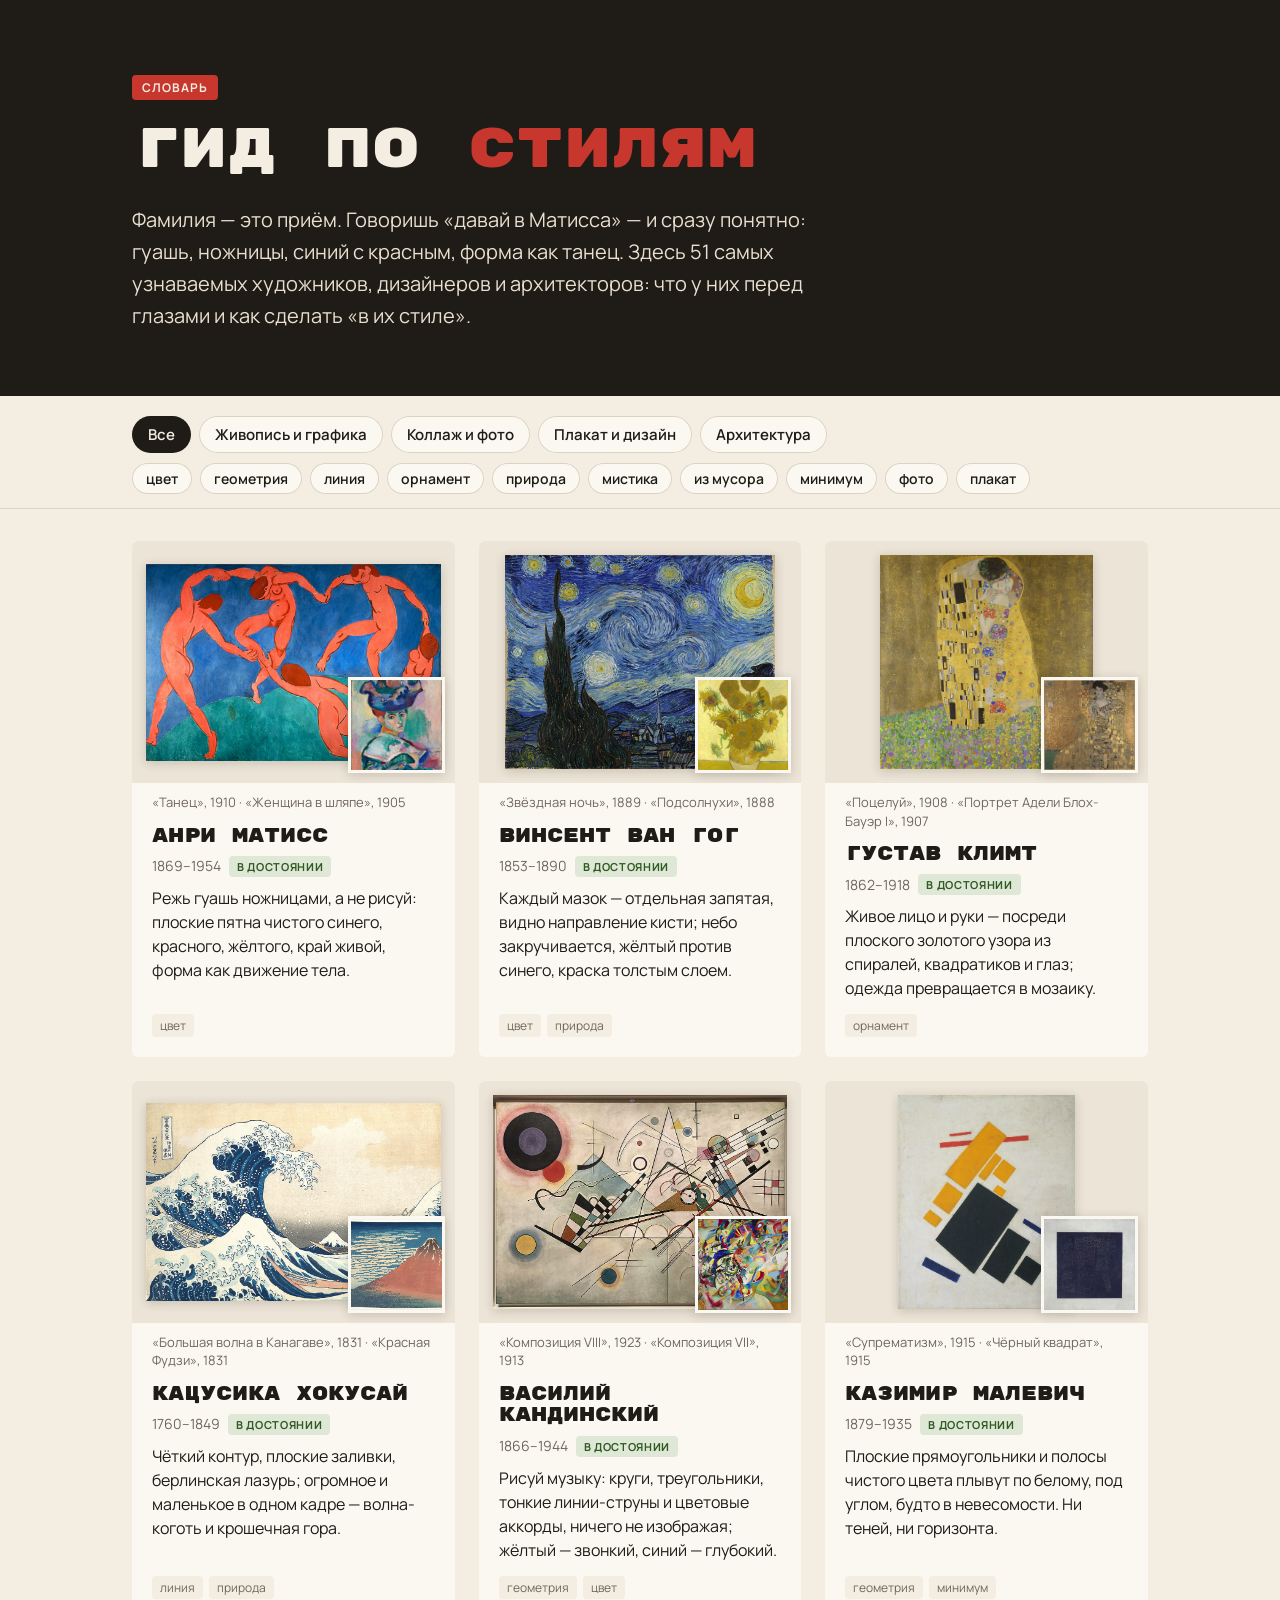
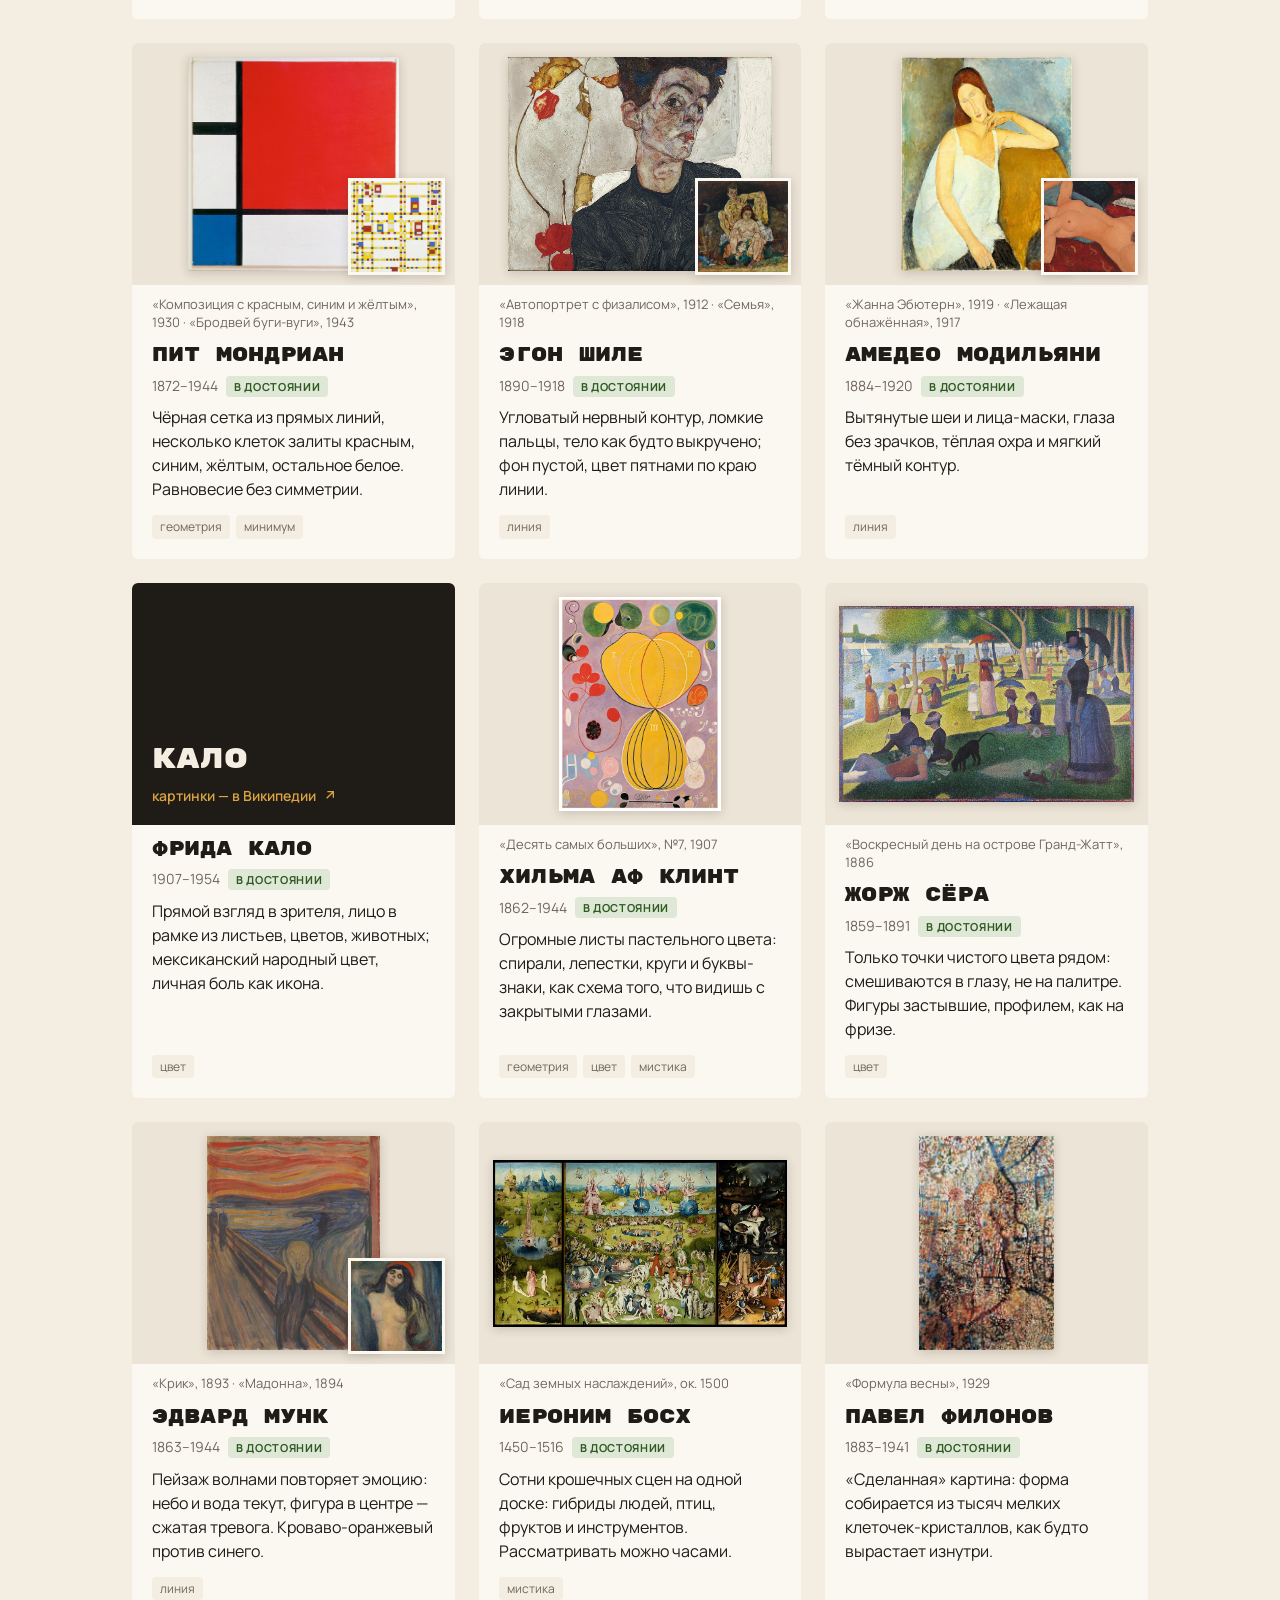
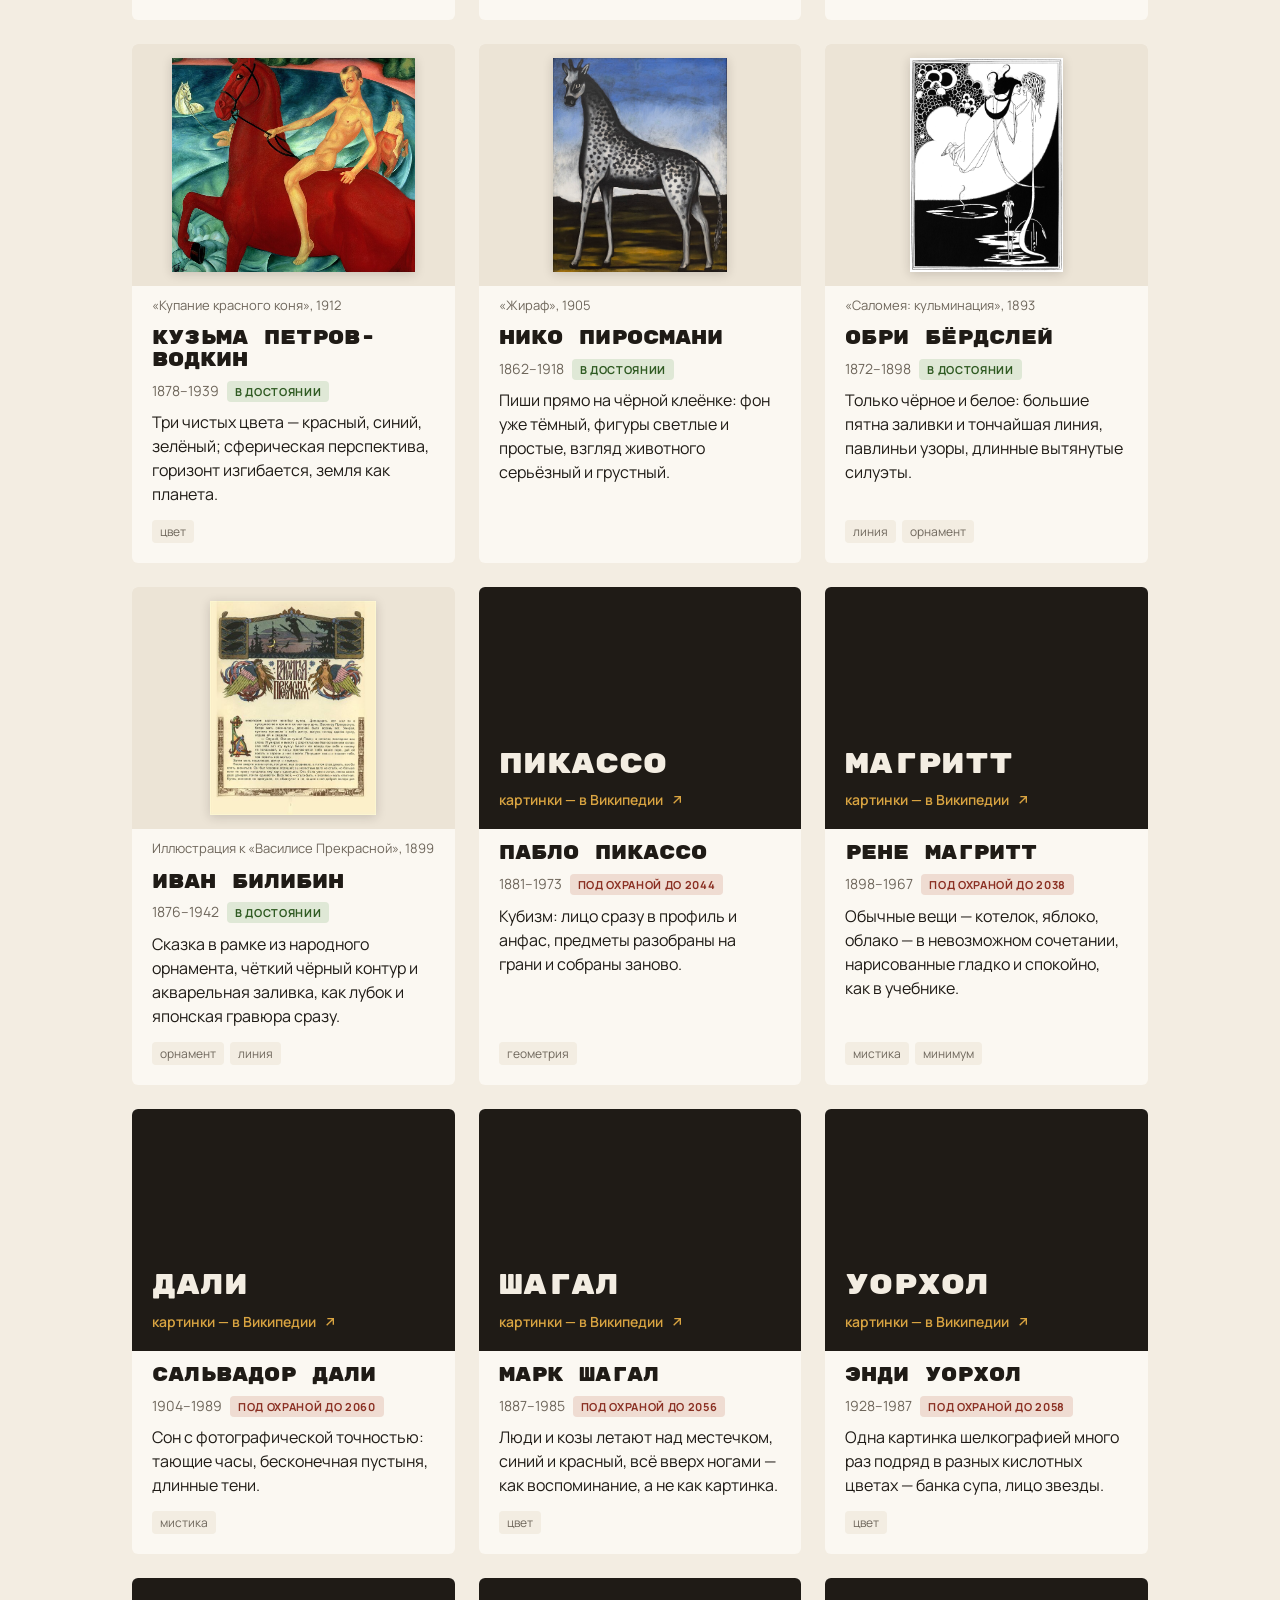
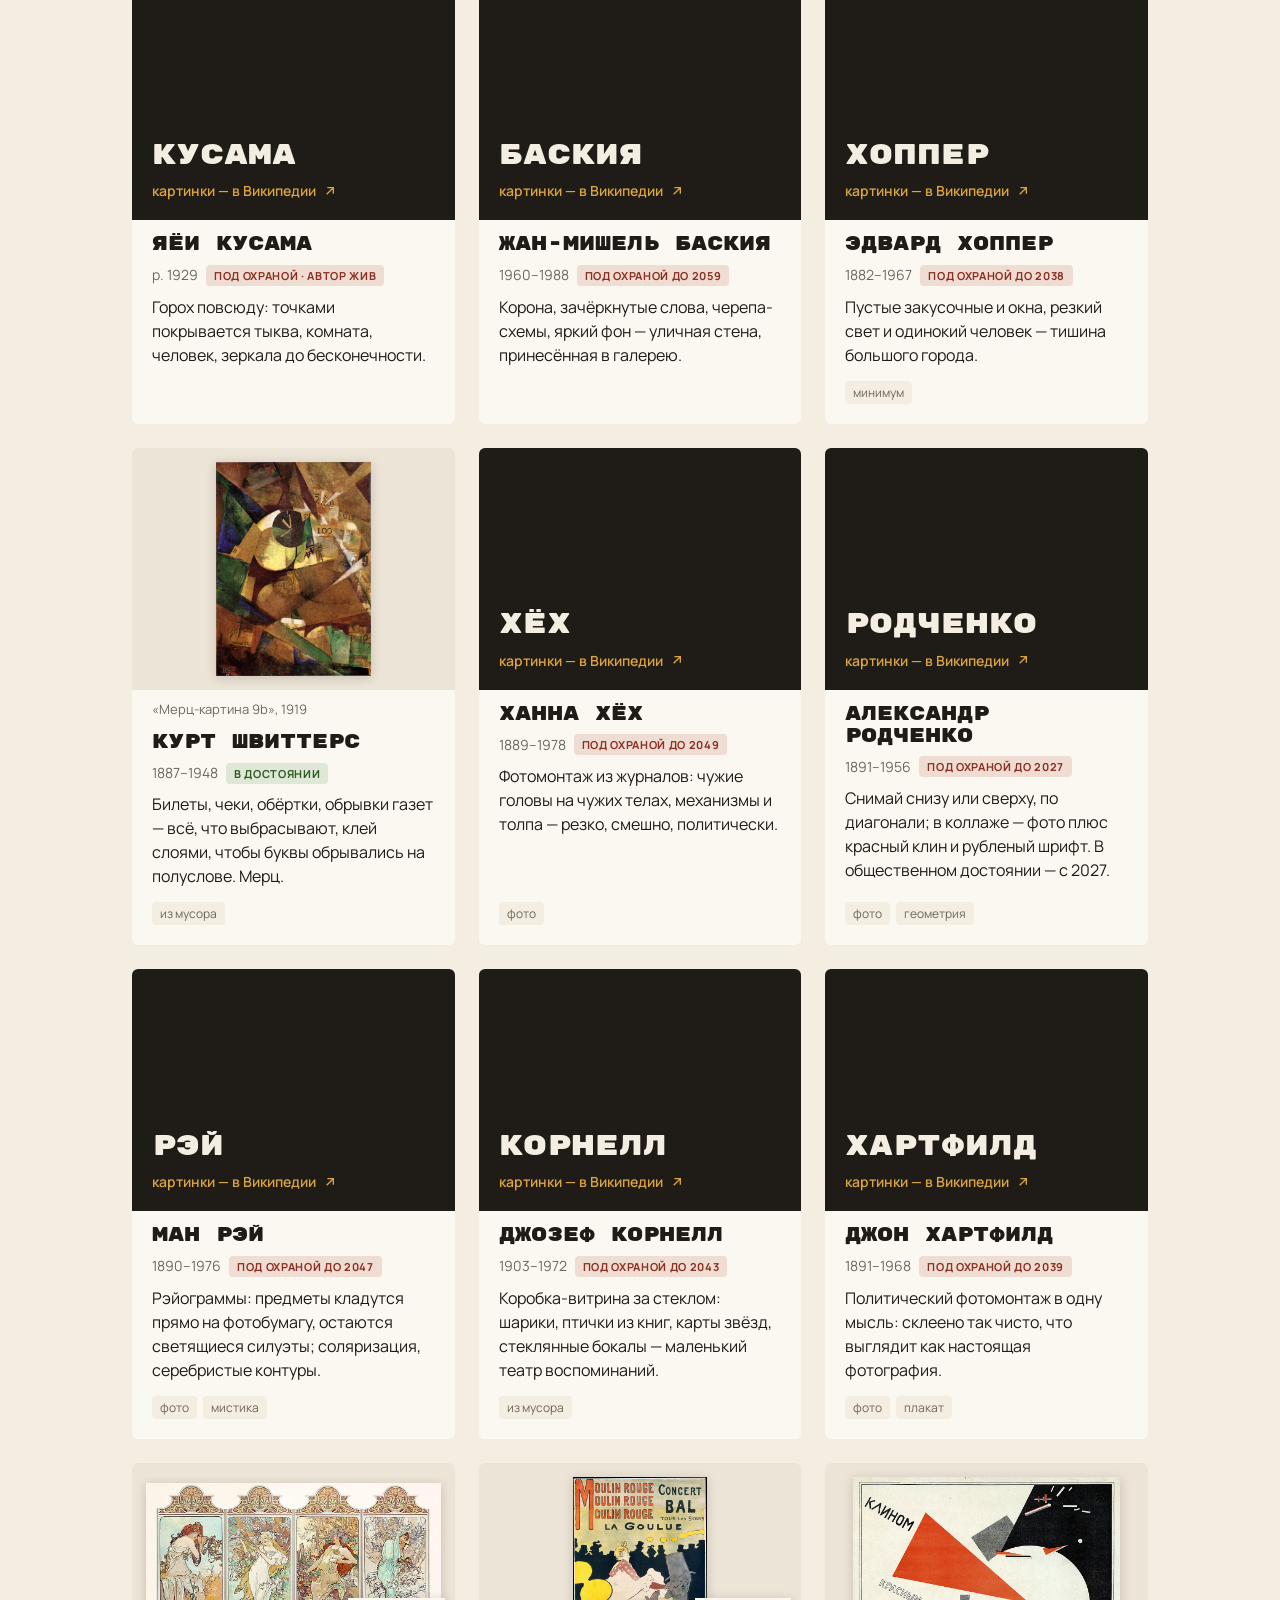
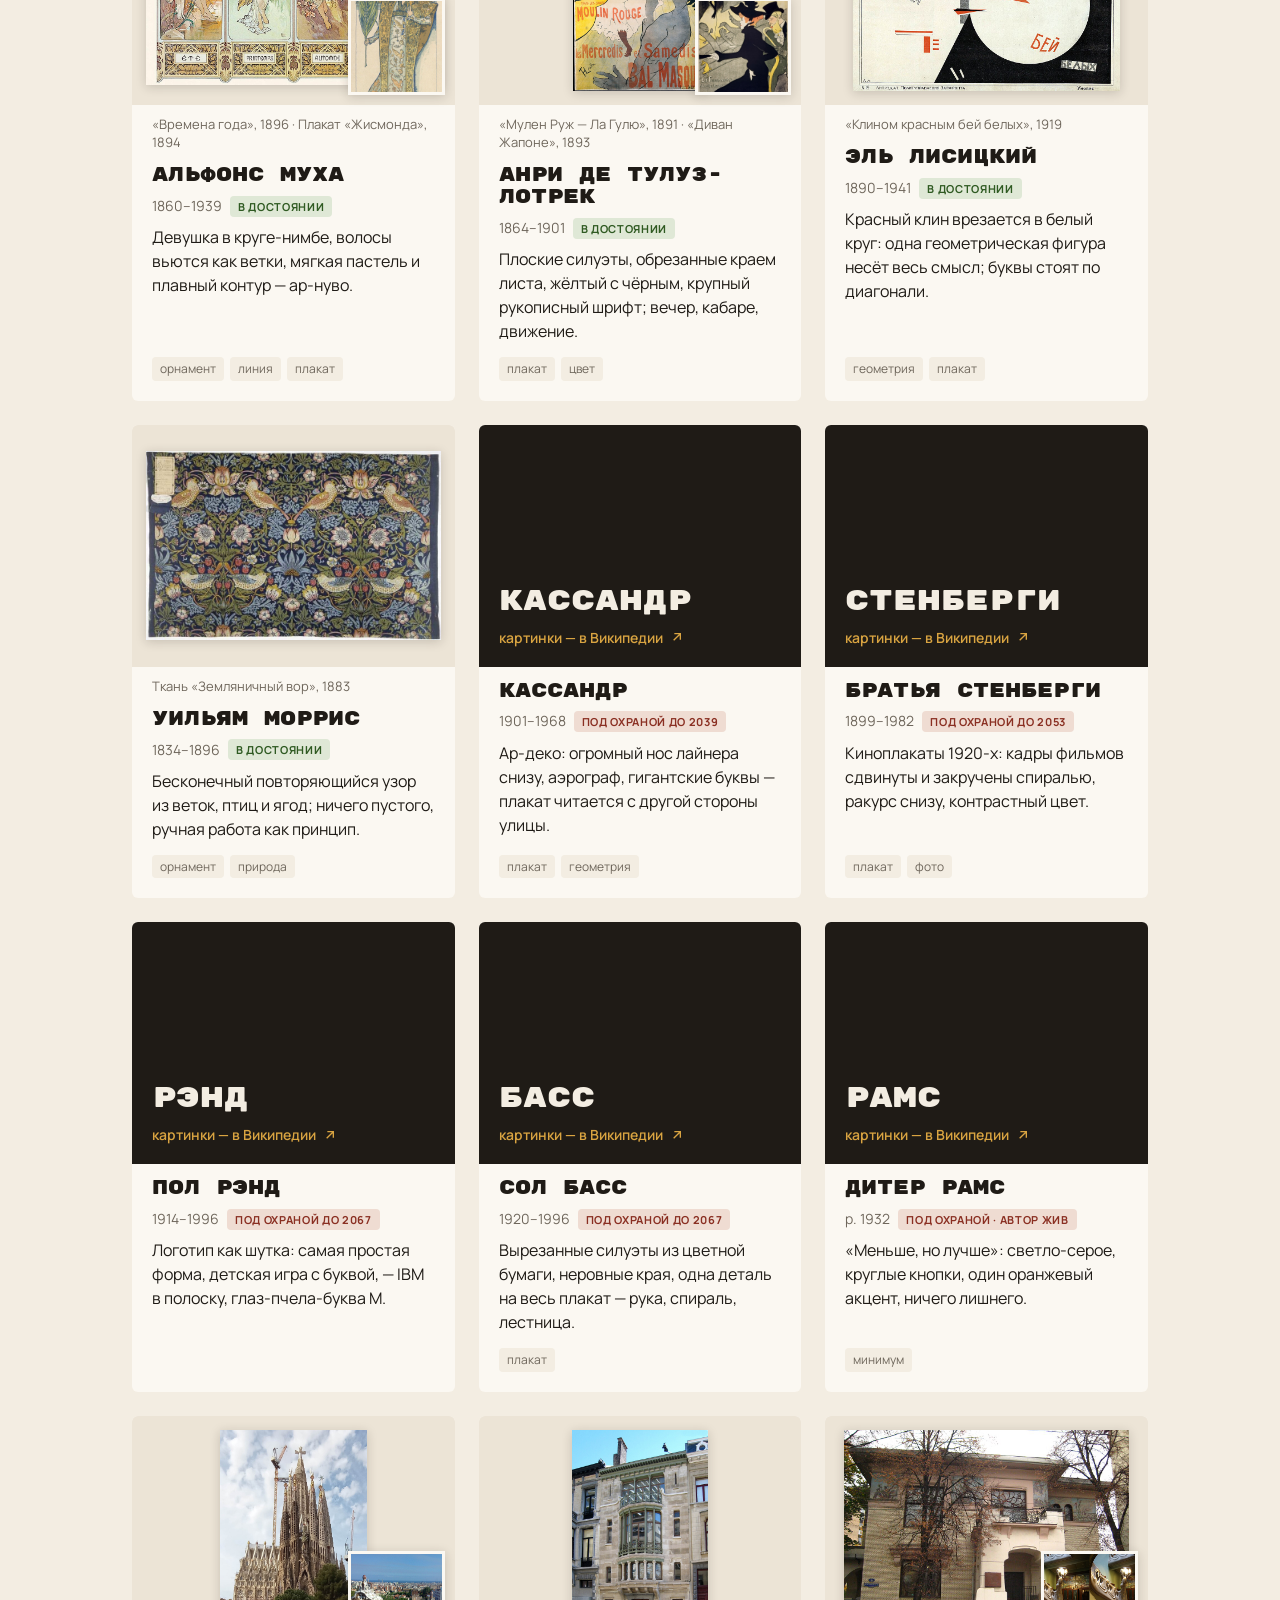
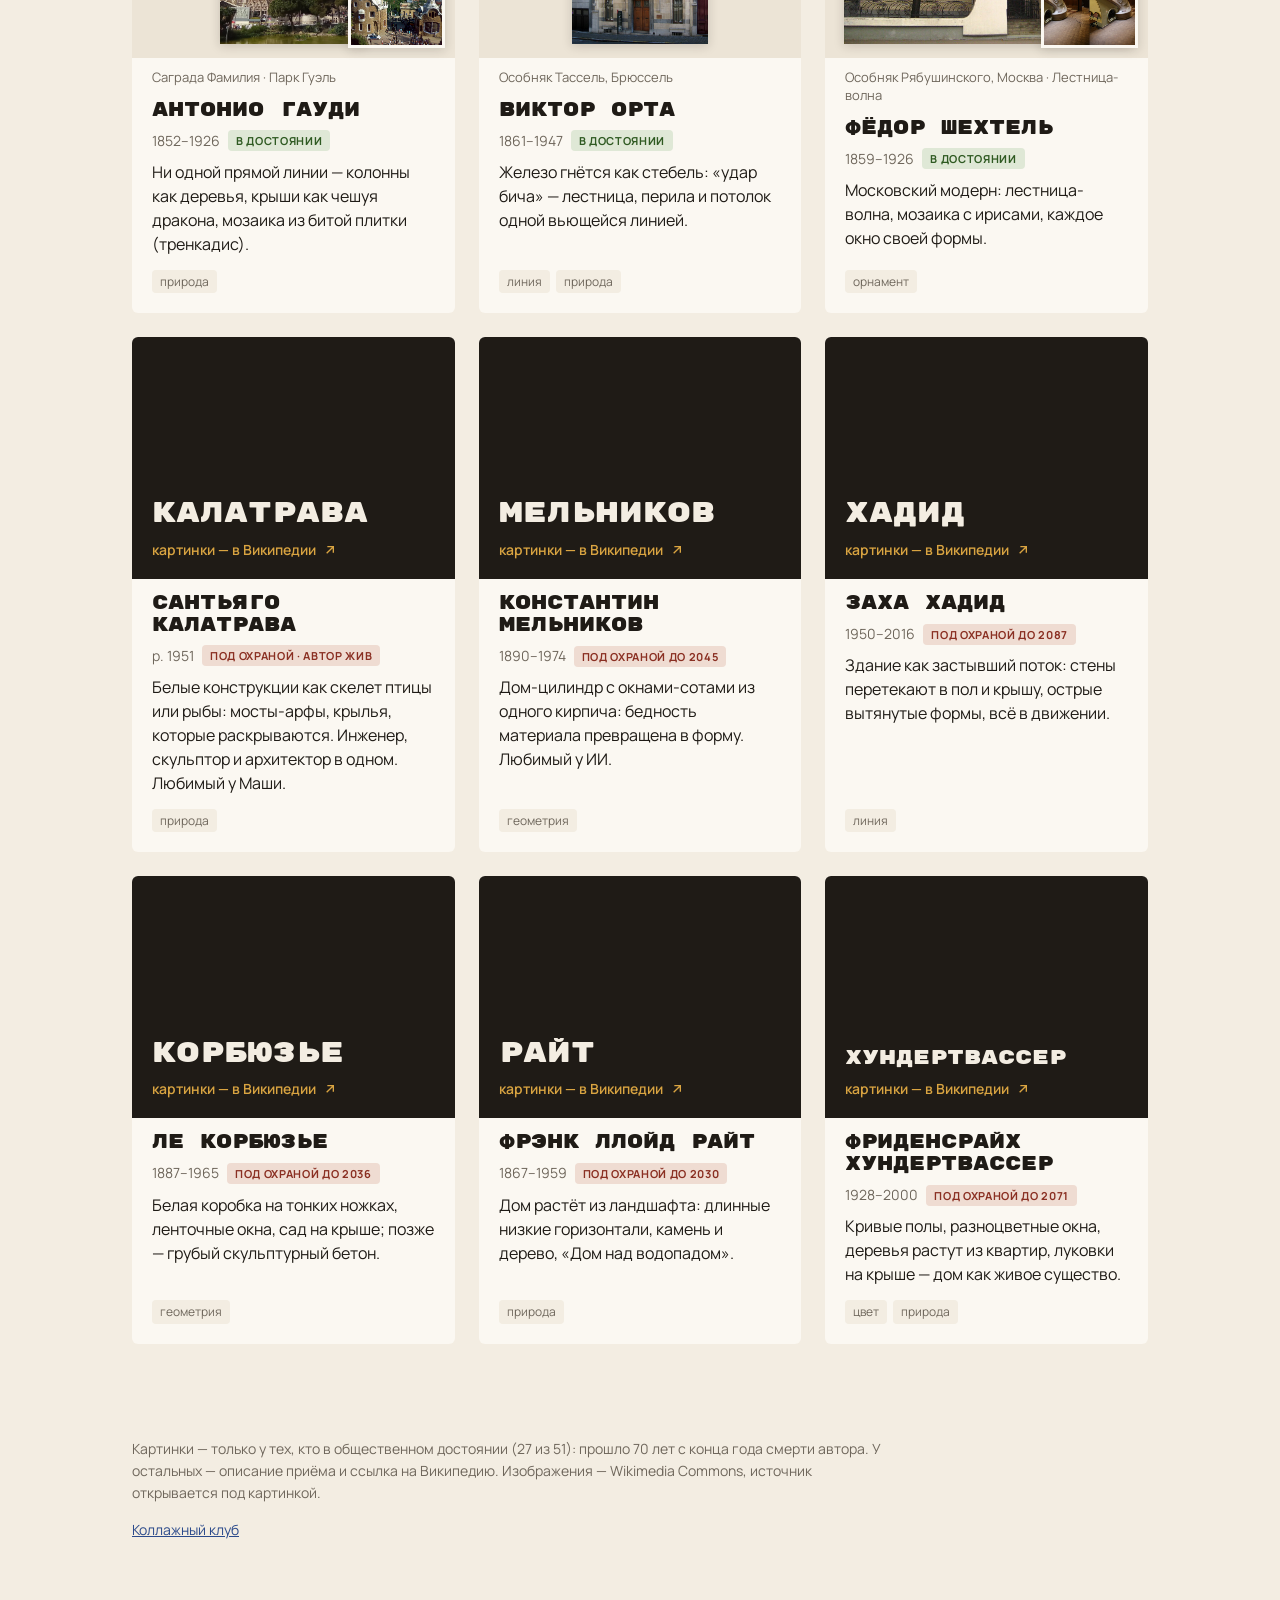
==== stili.html @ 89d06540 "Гид по стилям: 51 автор, картинки только в общественном достоянии Co-Authored-By: Claude Opus 5.5 <n" ====
<!doctype html>
<html lang="ru">
<head>
<meta charset="utf-8">
<meta name="viewport" content="width=device-width, initial-scale=1">
<meta name="robots" content="noindex">
<title>Гид по стилям</title>
<meta property="og:title" content="Гид по стилям · фамилия = приём">
<meta property="og:image" content="img/stili/matisse-1.jpg">
<link rel="preconnect" href="https://fonts.googleapis.com">
<link href="https://fonts.googleapis.com/css2?family=Manrope:wght@400;600;700&family=Rubik+Mono+One&display=swap" rel="stylesheet">
<link rel="stylesheet" href="style.css">
<style>
header.hero{background:var(--ink);color:var(--paper);padding:72px 0 64px}
.hero h1{font-size:56px;margin:18px 0 22px}
.hero h1 span{color:var(--red)}
.hero p{max-width:700px;font-size:20px;margin:0;color:#e8dfd0}
.bar{position:sticky;top:0;z-index:5;background:var(--paper);padding:20px 0 14px;border-bottom:1px solid var(--line)}
.row{display:flex;flex-wrap:wrap;gap:8px}
.row+.row{margin-top:10px}
.chip{border:0;border-radius:999px;padding:8px 16px;background:var(--card);box-shadow:inset 0 0 0 1px var(--line);color:var(--ink);font:600 15px "Manrope",sans-serif;cursor:pointer}
.chip:hover{box-shadow:inset 0 0 0 1.5px var(--ink)}
.chip.on{background:var(--ink);color:var(--paper);box-shadow:none}
.chip.t{font-size:14px;padding:6px 14px}
.chip.t.on{background:var(--red)}
main{padding:32px 0 8px}
.grid{display:grid;grid-template-columns:repeat(3,minmax(0,1fr));gap:24px}
.card{background:var(--card);border-radius:6px;overflow:hidden;display:flex;flex-direction:column}
.card[hidden]{display:none}
.ph{aspect-ratio:4/3;position:relative;background:#ece4d6;display:block;text-decoration:none}
.ph img{position:absolute;inset:14px;margin:auto;max-width:calc(100% - 28px);max-height:calc(100% - 28px);box-shadow:0 2px 10px rgba(31,27,22,.18);cursor:zoom-in}
.ph img.mini{inset:auto 10px 10px auto;width:30%;max-width:30%;max-height:40%;object-fit:cover;aspect-ratio:1;border:3px solid var(--card)}
.ph.none{background:var(--ink);color:var(--paper);display:flex;flex-direction:column;justify-content:flex-end;padding:20px}
.ph.none span{font:400 28px/1.1 "Rubik Mono One",sans-serif}
.ph.none span.long{font-size:20px}
.ph.none em{font:600 14px "Manrope",sans-serif;font-style:normal;color:var(--ochre);margin-top:10px;display:flex;align-items:center;gap:6px}
.ph.none em svg{width:16px;height:16px}
.ph.none:hover em{text-decoration:underline}
.cap{margin:0;padding:10px 20px 0;font-size:13px;color:var(--mute);line-height:1.4}
.body{padding:14px 20px 20px;display:flex;flex-direction:column;gap:8px;flex:1}
.body h3{font-size:19px}
.yrs{margin:0;font-size:14px;color:var(--mute);display:flex;flex-wrap:wrap;gap:8px;align-items:center}
.st{font:700 11px "Manrope",sans-serif;letter-spacing:.06em;text-transform:uppercase;padding:3px 8px;border-radius:4px}
.st.pd{background:#dfe8d6;color:#2f5a22}
.st.cr{background:#efdcd2;color:#8a2f22}
.how{margin:0;font-size:16px;line-height:1.5}
.tags{margin:auto 0 0;display:flex;flex-wrap:wrap;gap:6px;padding-top:6px}
.tags span{font-size:12px;color:var(--mute);background:var(--paper);border-radius:4px;padding:2px 8px}
.empty{display:none;color:var(--mute);padding:40px 0}
footer{padding:72px 0 48px;color:var(--mute);font-size:14px}
footer p{max-width:760px}
.lb{position:fixed;inset:0;background:rgba(20,17,13,.94);display:none;flex-direction:column;align-items:center;justify-content:center;gap:14px;z-index:10;padding:56px 72px 32px}
.lb.on{display:flex}
.lb img{max-width:100%;max-height:calc(100% - 40px);object-fit:contain;cursor:zoom-out;box-shadow:0 8px 40px rgba(0,0,0,.5)}
.lb p{margin:0;color:#e8dfd0;font-size:15px;text-align:center}
.lb p a{color:var(--ochre)}
.lb button{position:absolute;top:16px;right:16px;border:0;background:rgba(243,237,226,.12);color:var(--paper);width:48px;height:48px;border-radius:50%;display:flex;align-items:center;justify-content:center;cursor:pointer}
.lb button:hover{background:rgba(243,237,226,.24)}
.lb button svg{width:22px;height:22px}
@media (max-width:980px){
.grid{grid-template-columns:repeat(2,minmax(0,1fr))}
}
@media (max-width:820px){
.wrap{padding:0 16px}
.hero{padding:48px 0 40px}
.hero h1{font-size:28px}
.hero p{font-size:17px}
.bar{position:static}
.row{flex-wrap:nowrap;overflow-x:auto;margin:0 -16px;padding:0 16px;scrollbar-width:none}
.row::-webkit-scrollbar{display:none}
.chip{flex:none}
.grid{grid-template-columns:1fr;gap:16px}
.lb{padding:64px 8px 24px}
}
</style>
</head>
<body>
<header class="hero">
<div class="wrap">
<span class="tag red">словарь</span>
<h1>Гид по <span>стилям</span></h1>
<p>Фамилия — это приём. Говоришь «давай в Матисса» — и сразу понятно: гуашь, ножницы, синий с красным, форма как танец. Здесь 51 самых узнаваемых художников, дизайнеров и архитекторов: что у них перед глазами и как сделать «в их стиле».</p>
</div>
</header>

<div class="bar">
<div class="wrap">
<div class="row"><button class="chip on" data-sec="">Все</button><button class="chip" data-sec="paint">Живопись и графика</button><button class="chip" data-sec="collage">Коллаж и фото</button><button class="chip" data-sec="design">Плакат и дизайн</button><button class="chip" data-sec="arch">Архитектура</button></div>
<div class="row"><button class="chip t" data-tag="цвет">цвет</button><button class="chip t" data-tag="геометрия">геометрия</button><button class="chip t" data-tag="линия">линия</button><button class="chip t" data-tag="орнамент">орнамент</button><button class="chip t" data-tag="природа">природа</button><button class="chip t" data-tag="мистика">мистика</button><button class="chip t" data-tag="из мусора">из мусора</button><button class="chip t" data-tag="минимум">минимум</button><button class="chip t" data-tag="фото">фото</button><button class="chip t" data-tag="плакат">плакат</button></div>
</div>
</div>

<main>
<div class="wrap">
<div class="grid">
<article class="card" data-sec="paint" data-tags="цвет"><div class="ph"><img src="img/stili/matisse-1.jpg" alt="«Танец», 1910" data-cap="«Танец», 1910" data-src="https://commons.wikimedia.org/wiki/File:Henri_Matisse_-_Dance_II_%28Hermitage_Museum%29.jpg" loading="lazy"><img src="img/stili/matisse-2.jpg" alt="«Женщина в шляпе», 1905" data-cap="«Женщина в шляпе», 1905" data-src="https://commons.wikimedia.org/wiki/File:Matisse-Woman-with-a-Hat.jpg" loading="lazy" class="mini"></div><p class="cap">«Танец», 1910 · «Женщина в шляпе», 1905</p><div class="body"><h3>Анри Матисс</h3><p class="yrs">1869–1954 <span class="st pd">в достоянии</span></p><p class="how">Режь гуашь ножницами, а не рисуй: плоские пятна чистого синего, красного, жёлтого, край живой, форма как движение тела.</p><p class="tags"><span>цвет</span></p></div></article>
<article class="card" data-sec="paint" data-tags="цвет|природа"><div class="ph"><img src="img/stili/vangogh-1.jpg" alt="«Звёздная ночь», 1889" data-cap="«Звёздная ночь», 1889" data-src="https://commons.wikimedia.org/wiki/File:Van_Gogh_-_Starry_Night_-_Google_Art_Project.jpg" loading="lazy"><img src="img/stili/vangogh-2.jpg" alt="«Подсолнухи», 1888" data-cap="«Подсолнухи», 1888" data-src="https://commons.wikimedia.org/wiki/File:Vincent_Willem_van_Gogh_127.jpg" loading="lazy" class="mini"></div><p class="cap">«Звёздная ночь», 1889 · «Подсолнухи», 1888</p><div class="body"><h3>Винсент ван Гог</h3><p class="yrs">1853–1890 <span class="st pd">в достоянии</span></p><p class="how">Каждый мазок — отдельная запятая, видно направление кисти; небо закручивается, жёлтый против синего, краска толстым слоем.</p><p class="tags"><span>цвет</span><span>природа</span></p></div></article>
<article class="card" data-sec="paint" data-tags="орнамент"><div class="ph"><img src="img/stili/klimt-1.jpg" alt="«Поцелуй», 1908" data-cap="«Поцелуй», 1908" data-src="https://commons.wikimedia.org/wiki/File:The_Kiss_-_Gustav_Klimt_-_Google_Cultural_Institute.jpg" loading="lazy"><img src="img/stili/klimt-2.jpg" alt="«Портрет Адели Блох-Бауэр I», 1907" data-cap="«Портрет Адели Блох-Бауэр I», 1907" data-src="https://commons.wikimedia.org/wiki/File:Gustav_Klimt%2C_1907%2C_Adele_Bloch-Bauer_I%2C_Neue_Galerie_New_York.jpg" loading="lazy" class="mini"></div><p class="cap">«Поцелуй», 1908 · «Портрет Адели Блох-Бауэр I», 1907</p><div class="body"><h3>Густав Климт</h3><p class="yrs">1862–1918 <span class="st pd">в достоянии</span></p><p class="how">Живое лицо и руки — посреди плоского золотого узора из спиралей, квадратиков и глаз; одежда превращается в мозаику.</p><p class="tags"><span>орнамент</span></p></div></article>
<article class="card" data-sec="paint" data-tags="линия|природа"><div class="ph"><img src="img/stili/hokusai-1.jpg" alt="«Большая волна в Канагаве», 1831" data-cap="«Большая волна в Канагаве», 1831" data-src="https://commons.wikimedia.org/wiki/File:Tsunami_by_hokusai_19th_century.jpg" loading="lazy"><img src="img/stili/hokusai-2.jpg" alt="«Красная Фудзи», 1831" data-cap="«Красная Фудзи», 1831" data-src="https://commons.wikimedia.org/wiki/File:%E3%80%8C%E5%AF%8C%E5%B6%BD%E4%B8%89%E5%8D%81%E5%85%AD%E6%99%AF_%E5%87%B1%E9%A2%A8%E5%BF%AB%E6%99%B4%E3%80%8D-South_Wind%2C_Clear_Sky_%28Gaif%C5%AB_kaisei%29%2C_also_known_as_Red_Fuji%2C_from_the_series_Thirty-six_Views_of_Mount_Fuji_%28Fugaku_sanj%C5%ABrokkei%29_MET_DP141062.jpg" loading="lazy" class="mini"></div><p class="cap">«Большая волна в Канагаве», 1831 · «Красная Фудзи», 1831</p><div class="body"><h3>Кацусика Хокусай</h3><p class="yrs">1760–1849 <span class="st pd">в достоянии</span></p><p class="how">Чёткий контур, плоские заливки, берлинская лазурь; огромное и маленькое в одном кадре — волна-коготь и крошечная гора.</p><p class="tags"><span>линия</span><span>природа</span></p></div></article>
<article class="card" data-sec="paint" data-tags="геометрия|цвет"><div class="ph"><img src="img/stili/kandinsky-1.jpg" alt="«Композиция VIII», 1923" data-cap="«Композиция VIII», 1923" data-src="https://commons.wikimedia.org/wiki/File:Kandinsky_-_Composition_8%2C_July_1923.jpg" loading="lazy"><img src="img/stili/kandinsky-2.jpg" alt="«Композиция VII», 1913" data-cap="«Композиция VII», 1913" data-src="https://commons.wikimedia.org/wiki/File:Composition_VII_-_Wassily_Kandinsky%2C_GAC.jpg" loading="lazy" class="mini"></div><p class="cap">«Композиция VIII», 1923 · «Композиция VII», 1913</p><div class="body"><h3>Василий Кандинский</h3><p class="yrs">1866–1944 <span class="st pd">в достоянии</span></p><p class="how">Рисуй музыку: круги, треугольники, тонкие линии-струны и цветовые аккорды, ничего не изображая; жёлтый — звонкий, синий — глубокий.</p><p class="tags"><span>геометрия</span><span>цвет</span></p></div></article>
<article class="card" data-sec="paint" data-tags="геометрия|минимум"><div class="ph"><img src="img/stili/malevich-1.jpg" alt="«Супрематизм», 1915" data-cap="«Супрематизм», 1915" data-src="https://commons.wikimedia.org/wiki/File:Suprematist_Composition_-_Airplane_Flying_%28Malevich%2C_1915%29.jpg" loading="lazy"><img src="img/stili/malevich-2.jpg" alt="«Чёрный квадрат», 1915" data-cap="«Чёрный квадрат», 1915" data-src="https://commons.wikimedia.org/wiki/File:Kazimir_Malevich%2C_1915%2C_Black_Suprematic_Square%2C_oil_on_linen_canvas%2C_79.5_x_79.5_cm%2C_Tretyakov_Gallery%2C_Moscow.jpg" loading="lazy" class="mini"></div><p class="cap">«Супрематизм», 1915 · «Чёрный квадрат», 1915</p><div class="body"><h3>Казимир Малевич</h3><p class="yrs">1879–1935 <span class="st pd">в достоянии</span></p><p class="how">Плоские прямоугольники и полосы чистого цвета плывут по белому, под углом, будто в невесомости. Ни теней, ни горизонта.</p><p class="tags"><span>геометрия</span><span>минимум</span></p></div></article>
<article class="card" data-sec="paint" data-tags="геометрия|минимум"><div class="ph"><img src="img/stili/mondrian-1.jpg" alt="«Композиция с красным, синим и жёлтым», 1930" data-cap="«Композиция с красным, синим и жёлтым», 1930" data-src="https://commons.wikimedia.org/wiki/File:Piet_Mondriaan%2C_1930_-_Mondrian_Composition_II_in_Red%2C_Blue%2C_and_Yellow.jpg" loading="lazy"><img src="img/stili/mondrian-2.jpg" alt="«Бродвей буги-вуги», 1943" data-cap="«Бродвей буги-вуги», 1943" data-src="https://commons.wikimedia.org/wiki/File:Piet_Mondrian%2C_1942_-_Broadway_Boogie_Woogie.jpg" loading="lazy" class="mini"></div><p class="cap">«Композиция с красным, синим и жёлтым», 1930 · «Бродвей буги-вуги», 1943</p><div class="body"><h3>Пит Мондриан</h3><p class="yrs">1872–1944 <span class="st pd">в достоянии</span></p><p class="how">Чёрная сетка из прямых линий, несколько клеток залиты красным, синим, жёлтым, остальное белое. Равновесие без симметрии.</p><p class="tags"><span>геометрия</span><span>минимум</span></p></div></article>
<article class="card" data-sec="paint" data-tags="линия"><div class="ph"><img src="img/stili/schiele-1.jpg" alt="«Автопортрет с физалисом», 1912" data-cap="«Автопортрет с физалисом», 1912" data-src="https://commons.wikimedia.org/wiki/File:Egon_Schiele_-_Self-Portrait_with_Physalis_-_Google_Art_Project.jpg" loading="lazy"><img src="img/stili/schiele-2.jpg" alt="«Семья», 1918" data-cap="«Семья», 1918" data-src="https://commons.wikimedia.org/wiki/File:Egon_Schiele_-_Kauerndes_Menschenpaar_%28Die_Familie%29_-_4277_-_%C3%96sterreichische_Galerie_Belvedere.jpg" loading="lazy" class="mini"></div><p class="cap">«Автопортрет с физалисом», 1912 · «Семья», 1918</p><div class="body"><h3>Эгон Шиле</h3><p class="yrs">1890–1918 <span class="st pd">в достоянии</span></p><p class="how">Угловатый нервный контур, ломкие пальцы, тело как будто выкручено; фон пустой, цвет пятнами по краю линии.</p><p class="tags"><span>линия</span></p></div></article>
<article class="card" data-sec="paint" data-tags="линия"><div class="ph"><img src="img/stili/modigliani-1.jpg" alt="«Жанна Эбютерн», 1919" data-cap="«Жанна Эбютерн», 1919" data-src="https://commons.wikimedia.org/wiki/File:Amedeo_Modigliani%2C_1919%2C_Jeanne_H%C3%A9buterne%2C_oil_on_canvas%2C_91.4_x_73_cm%2C_Metropolitan_Museum_of_Art.jpg" loading="lazy"><img src="img/stili/modigliani-2.jpg" alt="«Лежащая обнажённая», 1917" data-cap="«Лежащая обнажённая», 1917" data-src="https://commons.wikimedia.org/wiki/File:Modigliani_-_Nu_couch%C3%A9.jpg" loading="lazy" class="mini"></div><p class="cap">«Жанна Эбютерн», 1919 · «Лежащая обнажённая», 1917</p><div class="body"><h3>Амедео Модильяни</h3><p class="yrs">1884–1920 <span class="st pd">в достоянии</span></p><p class="how">Вытянутые шеи и лица-маски, глаза без зрачков, тёплая охра и мягкий тёмный контур.</p><p class="tags"><span>линия</span></p></div></article>
<article class="card" data-sec="paint" data-tags="цвет"><a class="ph none" href="https://ru.wikipedia.org/wiki/%D0%9A%D0%B0%D0%BB%D0%BE%2C_%D0%A4%D1%80%D0%B8%D0%B4%D0%B0" target="_blank" rel="noopener"><span>Кало</span><em>картинки — в Википедии <svg viewBox="0 0 24 24" fill="none" stroke="currentColor" stroke-width="2"><path d="M7 17 17 7M8 7h9v9"/></svg></em></a><div class="body"><h3>Фрида Кало</h3><p class="yrs">1907–1954 <span class="st pd">в достоянии</span></p><p class="how">Прямой взгляд в зрителя, лицо в рамке из листьев, цветов, животных; мексиканский народный цвет, личная боль как икона.</p><p class="tags"><span>цвет</span></p></div></article>
<article class="card" data-sec="paint" data-tags="геометрия|цвет|мистика"><div class="ph"><img src="img/stili/klint-1.jpg" alt="«Десять самых больших», №7, 1907" data-cap="«Десять самых больших», №7, 1907" data-src="https://commons.wikimedia.org/wiki/File:Hilma_af_Klint_-_The_Ten_Largest_No._7_-_Adulthood_-_1907.jpg" loading="lazy"></div><p class="cap">«Десять самых больших», №7, 1907</p><div class="body"><h3>Хильма аф Клинт</h3><p class="yrs">1862–1944 <span class="st pd">в достоянии</span></p><p class="how">Огромные листы пастельного цвета: спирали, лепестки, круги и буквы-знаки, как схема того, что видишь с закрытыми глазами.</p><p class="tags"><span>геометрия</span><span>цвет</span><span>мистика</span></p></div></article>
<article class="card" data-sec="paint" data-tags="цвет"><div class="ph"><img src="img/stili/seurat-1.jpg" alt="«Воскресный день на острове Гранд-Жатт», 1886" data-cap="«Воскресный день на острове Гранд-Жатт», 1886" data-src="https://commons.wikimedia.org/wiki/File:A_Sunday_on_La_Grande_Jatte%2C_Georges_Seurat%2C_1884.jpg" loading="lazy"></div><p class="cap">«Воскресный день на острове Гранд-Жатт», 1886</p><div class="body"><h3>Жорж Сёра</h3><p class="yrs">1859–1891 <span class="st pd">в достоянии</span></p><p class="how">Только точки чистого цвета рядом: смешиваются в глазу, не на палитре. Фигуры застывшие, профилем, как на фризе.</p><p class="tags"><span>цвет</span></p></div></article>
<article class="card" data-sec="paint" data-tags="линия"><div class="ph"><img src="img/stili/munch-1.jpg" alt="«Крик», 1893" data-cap="«Крик», 1893" data-src="https://commons.wikimedia.org/wiki/File:Edvard_Munch%2C_1893%2C_The_Scream%2C_oil%2C_tempera_and_pastel_on_cardboard%2C_91_x_73_cm%2C_National_Gallery_of_Norway.jpg" loading="lazy"><img src="img/stili/munch-2.jpg" alt="«Мадонна», 1894" data-cap="«Мадонна», 1894" data-src="https://commons.wikimedia.org/wiki/File:Edvard_Munch_-_Madonna_-_Google_Art_Project.jpg" loading="lazy" class="mini"></div><p class="cap">«Крик», 1893 · «Мадонна», 1894</p><div class="body"><h3>Эдвард Мунк</h3><p class="yrs">1863–1944 <span class="st pd">в достоянии</span></p><p class="how">Пейзаж волнами повторяет эмоцию: небо и вода текут, фигура в центре — сжатая тревога. Кроваво-оранжевый против синего.</p><p class="tags"><span>линия</span></p></div></article>
<article class="card" data-sec="paint" data-tags="мистика"><div class="ph"><img src="img/stili/bosch-1.jpg" alt="«Сад земных наслаждений», ок. 1500" data-cap="«Сад земных наслаждений», ок. 1500" data-src="https://commons.wikimedia.org/wiki/File:The_Garden_of_earthly_delights.jpg" loading="lazy"></div><p class="cap">«Сад земных наслаждений», ок. 1500</p><div class="body"><h3>Иероним Босх</h3><p class="yrs">1450–1516 <span class="st pd">в достоянии</span></p><p class="how">Сотни крошечных сцен на одной доске: гибриды людей, птиц, фруктов и инструментов. Рассматривать можно часами.</p><p class="tags"><span>мистика</span></p></div></article>
<article class="card" data-sec="paint" data-tags=""><div class="ph"><img src="img/stili/filonov-1.jpg" alt="«Формула весны», 1929" data-cap="«Формула весны», 1929" data-src="https://commons.wikimedia.org/wiki/File:Filonov_-_formula-of-spring-1929.jpg" loading="lazy"></div><p class="cap">«Формула весны», 1929</p><div class="body"><h3>Павел Филонов</h3><p class="yrs">1883–1941 <span class="st pd">в достоянии</span></p><p class="how">«Сделанная» картина: форма собирается из тысяч мелких клеточек-кристаллов, как будто вырастает изнутри.</p><p class="tags"></p></div></article>
<article class="card" data-sec="paint" data-tags="цвет"><div class="ph"><img src="img/stili/petrov-1.jpg" alt="«Купание красного коня», 1912" data-cap="«Купание красного коня», 1912" data-src="https://commons.wikimedia.org/wiki/File:Bathing_of_a_Red_Horse_%28Petrov-Vodkin%29.jpg" loading="lazy"></div><p class="cap">«Купание красного коня», 1912</p><div class="body"><h3>Кузьма Петров-Водкин</h3><p class="yrs">1878–1939 <span class="st pd">в достоянии</span></p><p class="how">Три чистых цвета — красный, синий, зелёный; сферическая перспектива, горизонт изгибается, земля как планета.</p><p class="tags"><span>цвет</span></p></div></article>
<article class="card" data-sec="paint" data-tags=""><div class="ph"><img src="img/stili/pirosmani-1.jpg" alt="«Жираф», 1905" data-cap="«Жираф», 1905" data-src="https://commons.wikimedia.org/wiki/File:Pirosmani_-_Giraffe.jpg" loading="lazy"></div><p class="cap">«Жираф», 1905</p><div class="body"><h3>Нико Пиросмани</h3><p class="yrs">1862–1918 <span class="st pd">в достоянии</span></p><p class="how">Пиши прямо на чёрной клеёнке: фон уже тёмный, фигуры светлые и простые, взгляд животного серьёзный и грустный.</p><p class="tags"></p></div></article>
<article class="card" data-sec="paint" data-tags="линия|орнамент"><div class="ph"><img src="img/stili/beardsley-1.jpg" alt="«Саломея: кульминация», 1893" data-cap="«Саломея: кульминация», 1893" data-src="https://commons.wikimedia.org/wiki/File:Aubrey_Beardsley_-_The_Climax.jpg" loading="lazy"></div><p class="cap">«Саломея: кульминация», 1893</p><div class="body"><h3>Обри Бёрдслей</h3><p class="yrs">1872–1898 <span class="st pd">в достоянии</span></p><p class="how">Только чёрное и белое: большие пятна заливки и тончайшая линия, павлиньи узоры, длинные вытянутые силуэты.</p><p class="tags"><span>линия</span><span>орнамент</span></p></div></article>
<article class="card" data-sec="paint" data-tags="орнамент|линия"><div class="ph"><img src="img/stili/bilibin-1.jpg" alt="Иллюстрация к «Василисе Прекрасной», 1899" data-cap="Иллюстрация к «Василисе Прекрасной», 1899" data-src="https://commons.wikimedia.org/wiki/File:Ivan_Bilibin_-_illustration-for-the-fairy-tale-vasilisa-the-beautiful-19001.jpg" loading="lazy"></div><p class="cap">Иллюстрация к «Василисе Прекрасной», 1899</p><div class="body"><h3>Иван Билибин</h3><p class="yrs">1876–1942 <span class="st pd">в достоянии</span></p><p class="how">Сказка в рамке из народного орнамента, чёткий чёрный контур и акварельная заливка, как лубок и японская гравюра сразу.</p><p class="tags"><span>орнамент</span><span>линия</span></p></div></article>
<article class="card" data-sec="paint" data-tags="геометрия"><a class="ph none" href="https://ru.wikipedia.org/wiki/%D0%9F%D0%B8%D0%BA%D0%B0%D1%81%D1%81%D0%BE%2C_%D0%9F%D0%B0%D0%B1%D0%BB%D0%BE" target="_blank" rel="noopener"><span>Пикассо</span><em>картинки — в Википедии <svg viewBox="0 0 24 24" fill="none" stroke="currentColor" stroke-width="2"><path d="M7 17 17 7M8 7h9v9"/></svg></em></a><div class="body"><h3>Пабло Пикассо</h3><p class="yrs">1881–1973 <span class="st cr">под охраной до 2044</span></p><p class="how">Кубизм: лицо сразу в профиль и анфас, предметы разобраны на грани и собраны заново.</p><p class="tags"><span>геометрия</span></p></div></article>
<article class="card" data-sec="paint" data-tags="мистика|минимум"><a class="ph none" href="https://ru.wikipedia.org/wiki/%D0%9C%D0%B0%D0%B3%D1%80%D0%B8%D1%82%D1%82%2C_%D0%A0%D0%B5%D0%BD%D0%B5" target="_blank" rel="noopener"><span>Магритт</span><em>картинки — в Википедии <svg viewBox="0 0 24 24" fill="none" stroke="currentColor" stroke-width="2"><path d="M7 17 17 7M8 7h9v9"/></svg></em></a><div class="body"><h3>Рене Магритт</h3><p class="yrs">1898–1967 <span class="st cr">под охраной до 2038</span></p><p class="how">Обычные вещи — котелок, яблоко, облако — в невозможном сочетании, нарисованные гладко и спокойно, как в учебнике.</p><p class="tags"><span>мистика</span><span>минимум</span></p></div></article>
<article class="card" data-sec="paint" data-tags="мистика"><a class="ph none" href="https://ru.wikipedia.org/wiki/%D0%94%D0%B0%D0%BB%D0%B8%2C_%D0%A1%D0%B0%D0%BB%D1%8C%D0%B2%D0%B0%D0%B4%D0%BE%D1%80" target="_blank" rel="noopener"><span>Дали</span><em>картинки — в Википедии <svg viewBox="0 0 24 24" fill="none" stroke="currentColor" stroke-width="2"><path d="M7 17 17 7M8 7h9v9"/></svg></em></a><div class="body"><h3>Сальвадор Дали</h3><p class="yrs">1904–1989 <span class="st cr">под охраной до 2060</span></p><p class="how">Сон с фотографической точностью: тающие часы, бесконечная пустыня, длинные тени.</p><p class="tags"><span>мистика</span></p></div></article>
<article class="card" data-sec="paint" data-tags="цвет"><a class="ph none" href="https://ru.wikipedia.org/wiki/%D0%A8%D0%B0%D0%B3%D0%B0%D0%BB%2C_%D0%9C%D0%B0%D1%80%D0%BA" target="_blank" rel="noopener"><span>Шагал</span><em>картинки — в Википедии <svg viewBox="0 0 24 24" fill="none" stroke="currentColor" stroke-width="2"><path d="M7 17 17 7M8 7h9v9"/></svg></em></a><div class="body"><h3>Марк Шагал</h3><p class="yrs">1887–1985 <span class="st cr">под охраной до 2056</span></p><p class="how">Люди и козы летают над местечком, синий и красный, всё вверх ногами — как воспоминание, а не как картинка.</p><p class="tags"><span>цвет</span></p></div></article>
<article class="card" data-sec="paint" data-tags="цвет"><a class="ph none" href="https://ru.wikipedia.org/wiki/%D0%A3%D0%BE%D1%80%D1%85%D0%BE%D0%BB%2C_%D0%AD%D0%BD%D0%B4%D0%B8" target="_blank" rel="noopener"><span>Уорхол</span><em>картинки — в Википедии <svg viewBox="0 0 24 24" fill="none" stroke="currentColor" stroke-width="2"><path d="M7 17 17 7M8 7h9v9"/></svg></em></a><div class="body"><h3>Энди Уорхол</h3><p class="yrs">1928–1987 <span class="st cr">под охраной до 2058</span></p><p class="how">Одна картинка шелкографией много раз подряд в разных кислотных цветах — банка супа, лицо звезды.</p><p class="tags"><span>цвет</span></p></div></article>
<article class="card" data-sec="paint" data-tags=""><a class="ph none" href="https://ru.wikipedia.org/wiki/%D0%9A%D1%83%D1%81%D0%B0%D0%BC%D0%B0%2C_%D0%AF%D1%91%D0%B8" target="_blank" rel="noopener"><span>Кусама</span><em>картинки — в Википедии <svg viewBox="0 0 24 24" fill="none" stroke="currentColor" stroke-width="2"><path d="M7 17 17 7M8 7h9v9"/></svg></em></a><div class="body"><h3>Яёи Кусама</h3><p class="yrs">р. 1929 <span class="st cr">под охраной · автор жив</span></p><p class="how">Горох повсюду: точками покрывается тыква, комната, человек, зеркала до бесконечности.</p><p class="tags"></p></div></article>
<article class="card" data-sec="paint" data-tags=""><a class="ph none" href="https://ru.wikipedia.org/wiki/%D0%91%D0%B0%D1%81%D0%BA%D0%B8%D1%8F%2C_%D0%96%D0%B0%D0%BD-%D0%9C%D0%B8%D1%88%D0%B5%D0%BB%D1%8C" target="_blank" rel="noopener"><span>Баския</span><em>картинки — в Википедии <svg viewBox="0 0 24 24" fill="none" stroke="currentColor" stroke-width="2"><path d="M7 17 17 7M8 7h9v9"/></svg></em></a><div class="body"><h3>Жан-Мишель Баския</h3><p class="yrs">1960–1988 <span class="st cr">под охраной до 2059</span></p><p class="how">Корона, зачёркнутые слова, черепа-схемы, яркий фон — уличная стена, принесённая в галерею.</p><p class="tags"></p></div></article>
<article class="card" data-sec="paint" data-tags="минимум"><a class="ph none" href="https://ru.wikipedia.org/wiki/%D0%A5%D0%BE%D0%BF%D0%BF%D0%B5%D1%80%2C_%D0%AD%D0%B4%D0%B2%D0%B0%D1%80%D0%B4" target="_blank" rel="noopener"><span>Хоппер</span><em>картинки — в Википедии <svg viewBox="0 0 24 24" fill="none" stroke="currentColor" stroke-width="2"><path d="M7 17 17 7M8 7h9v9"/></svg></em></a><div class="body"><h3>Эдвард Хоппер</h3><p class="yrs">1882–1967 <span class="st cr">под охраной до 2038</span></p><p class="how">Пустые закусочные и окна, резкий свет и одинокий человек — тишина большого города.</p><p class="tags"><span>минимум</span></p></div></article>
<article class="card" data-sec="collage" data-tags="из мусора"><div class="ph"><img src="img/stili/schwitters-1.jpg" alt="«Мерц-картина 9b», 1919" data-cap="«Мерц-картина 9b», 1919" data-src="https://commons.wikimedia.org/wiki/File:Merz-Painting_9b_%28also_known_as_%27The_Big_Me-Painting%27%29.jpg" loading="lazy"></div><p class="cap">«Мерц-картина 9b», 1919</p><div class="body"><h3>Курт Швиттерс</h3><p class="yrs">1887–1948 <span class="st pd">в достоянии</span></p><p class="how">Билеты, чеки, обёртки, обрывки газет — всё, что выбрасывают, клей слоями, чтобы буквы обрывались на полуслове. Мерц.</p><p class="tags"><span>из мусора</span></p></div></article>
<article class="card" data-sec="collage" data-tags="фото"><a class="ph none" href="https://ru.wikipedia.org/wiki/%D0%A5%D1%91%D1%85%2C_%D0%A5%D0%B0%D0%BD%D0%BD%D0%B0" target="_blank" rel="noopener"><span>Хёх</span><em>картинки — в Википедии <svg viewBox="0 0 24 24" fill="none" stroke="currentColor" stroke-width="2"><path d="M7 17 17 7M8 7h9v9"/></svg></em></a><div class="body"><h3>Ханна Хёх</h3><p class="yrs">1889–1978 <span class="st cr">под охраной до 2049</span></p><p class="how">Фотомонтаж из журналов: чужие головы на чужих телах, механизмы и толпа — резко, смешно, политически.</p><p class="tags"><span>фото</span></p></div></article>
<article class="card" data-sec="collage" data-tags="фото|геометрия"><a class="ph none" href="https://ru.wikipedia.org/wiki/%D0%A0%D0%BE%D0%B4%D1%87%D0%B5%D0%BD%D0%BA%D0%BE%2C_%D0%90%D0%BB%D0%B5%D0%BA%D1%81%D0%B0%D0%BD%D0%B4%D1%80_%D0%9C%D0%B8%D1%85%D0%B0%D0%B9%D0%BB%D0%BE%D0%B2%D0%B8%D1%87" target="_blank" rel="noopener"><span>Родченко</span><em>картинки — в Википедии <svg viewBox="0 0 24 24" fill="none" stroke="currentColor" stroke-width="2"><path d="M7 17 17 7M8 7h9v9"/></svg></em></a><div class="body"><h3>Александр Родченко</h3><p class="yrs">1891–1956 <span class="st cr">под охраной до 2027</span></p><p class="how">Снимай снизу или сверху, по диагонали; в коллаже — фото плюс красный клин и рубленый шрифт. В общественном достоянии — с 2027.</p><p class="tags"><span>фото</span><span>геометрия</span></p></div></article>
<article class="card" data-sec="collage" data-tags="фото|мистика"><a class="ph none" href="https://ru.wikipedia.org/wiki/%D0%9C%D0%B0%D0%BD_%D0%A0%D1%8D%D0%B9" target="_blank" rel="noopener"><span>Рэй</span><em>картинки — в Википедии <svg viewBox="0 0 24 24" fill="none" stroke="currentColor" stroke-width="2"><path d="M7 17 17 7M8 7h9v9"/></svg></em></a><div class="body"><h3>Ман Рэй</h3><p class="yrs">1890–1976 <span class="st cr">под охраной до 2047</span></p><p class="how">Рэйограммы: предметы кладутся прямо на фотобумагу, остаются светящиеся силуэты; соляризация, серебристые контуры.</p><p class="tags"><span>фото</span><span>мистика</span></p></div></article>
<article class="card" data-sec="collage" data-tags="из мусора"><a class="ph none" href="https://ru.wikipedia.org/wiki/%D0%9A%D0%BE%D1%80%D0%BD%D0%B5%D0%BB%D0%BB%2C_%D0%94%D0%B6%D0%BE%D0%B7%D0%B5%D1%84" target="_blank" rel="noopener"><span>Корнелл</span><em>картинки — в Википедии <svg viewBox="0 0 24 24" fill="none" stroke="currentColor" stroke-width="2"><path d="M7 17 17 7M8 7h9v9"/></svg></em></a><div class="body"><h3>Джозеф Корнелл</h3><p class="yrs">1903–1972 <span class="st cr">под охраной до 2043</span></p><p class="how">Коробка-витрина за стеклом: шарики, птички из книг, карты звёзд, стеклянные бокалы — маленький театр воспоминаний.</p><p class="tags"><span>из мусора</span></p></div></article>
<article class="card" data-sec="collage" data-tags="фото|плакат"><a class="ph none" href="https://ru.wikipedia.org/wiki/%D0%A5%D0%B0%D1%80%D1%82%D1%84%D0%B8%D0%BB%D0%B4%2C_%D0%94%D0%B6%D0%BE%D0%BD" target="_blank" rel="noopener"><span>Хартфилд</span><em>картинки — в Википедии <svg viewBox="0 0 24 24" fill="none" stroke="currentColor" stroke-width="2"><path d="M7 17 17 7M8 7h9v9"/></svg></em></a><div class="body"><h3>Джон Хартфилд</h3><p class="yrs">1891–1968 <span class="st cr">под охраной до 2039</span></p><p class="how">Политический фотомонтаж в одну мысль: склеено так чисто, что выглядит как настоящая фотография.</p><p class="tags"><span>фото</span><span>плакат</span></p></div></article>
<article class="card" data-sec="design" data-tags="орнамент|линия|плакат"><div class="ph"><img src="img/stili/mucha-1.jpg" alt="«Времена года», 1896" data-cap="«Времена года», 1896" data-src="https://commons.wikimedia.org/wiki/File:Alfons_Mucha_-_The_Seasons%2C_1896.jpg" loading="lazy"><img src="img/stili/mucha-2.jpg" alt="Плакат «Жисмонда», 1894" data-cap="Плакат «Жисмонда», 1894" data-src="https://commons.wikimedia.org/wiki/File:Alphonse_Mucha_-_Poster_for_Victorien_Sardou%27s_Gismonda_starring_Sarah_Bernhardt.jpg" loading="lazy" class="mini"></div><p class="cap">«Времена года», 1896 · Плакат «Жисмонда», 1894</p><div class="body"><h3>Альфонс Муха</h3><p class="yrs">1860–1939 <span class="st pd">в достоянии</span></p><p class="how">Девушка в круге-нимбе, волосы вьются как ветки, мягкая пастель и плавный контур — ар-нуво.</p><p class="tags"><span>орнамент</span><span>линия</span><span>плакат</span></p></div></article>
<article class="card" data-sec="design" data-tags="плакат|цвет"><div class="ph"><img src="img/stili/lautrec-1.jpg" alt="«Мулен Руж — Ла Гулю», 1891" data-cap="«Мулен Руж — Ла Гулю», 1891" data-src="https://commons.wikimedia.org/wiki/File:Henri_de_Toulouse-Lautrec%2C_Moulin_Rouge_-_La_Goulue%2C_1891_-_The_Metropolitan_Museum_of_Art.jpg" loading="lazy"><img src="img/stili/lautrec-2.jpg" alt="«Диван Жапоне», 1893" data-cap="«Диван Жапоне», 1893" data-src="https://commons.wikimedia.org/wiki/File:%28Albi%29_Le_Divan_japonais_1893_lithographie_-_Toulouse-Lautrec_MTH.A3.jpg" loading="lazy" class="mini"></div><p class="cap">«Мулен Руж — Ла Гулю», 1891 · «Диван Жапоне», 1893</p><div class="body"><h3>Анри де Тулуз-Лотрек</h3><p class="yrs">1864–1901 <span class="st pd">в достоянии</span></p><p class="how">Плоские силуэты, обрезанные краем листа, жёлтый с чёрным, крупный рукописный шрифт; вечер, кабаре, движение.</p><p class="tags"><span>плакат</span><span>цвет</span></p></div></article>
<article class="card" data-sec="design" data-tags="геометрия|плакат"><div class="ph"><img src="img/stili/lissitzky-1.jpg" alt="«Клином красным бей белых», 1919" data-cap="«Клином красным бей белых», 1919" data-src="https://commons.wikimedia.org/wiki/File:Klinom_Krasnym_Bej_Belych.JPG" loading="lazy"></div><p class="cap">«Клином красным бей белых», 1919</p><div class="body"><h3>Эль Лисицкий</h3><p class="yrs">1890–1941 <span class="st pd">в достоянии</span></p><p class="how">Красный клин врезается в белый круг: одна геометрическая фигура несёт весь смысл; буквы стоят по диагонали.</p><p class="tags"><span>геометрия</span><span>плакат</span></p></div></article>
<article class="card" data-sec="design" data-tags="орнамент|природа"><div class="ph"><img src="img/stili/morris-1.jpg" alt="Ткань «Земляничный вор», 1883" data-cap="Ткань «Земляничный вор», 1883" data-src="https://commons.wikimedia.org/wiki/File:Strawberrythief.jpg" loading="lazy"></div><p class="cap">Ткань «Земляничный вор», 1883</p><div class="body"><h3>Уильям Моррис</h3><p class="yrs">1834–1896 <span class="st pd">в достоянии</span></p><p class="how">Бесконечный повторяющийся узор из веток, птиц и ягод; ничего пустого, ручная работа как принцип.</p><p class="tags"><span>орнамент</span><span>природа</span></p></div></article>
<article class="card" data-sec="design" data-tags="плакат|геометрия"><a class="ph none" href="https://ru.wikipedia.org/wiki/%D0%9A%D0%B0%D1%81%D1%81%D0%B0%D0%BD%D0%B4%D1%80" target="_blank" rel="noopener"><span>Кассандр</span><em>картинки — в Википедии <svg viewBox="0 0 24 24" fill="none" stroke="currentColor" stroke-width="2"><path d="M7 17 17 7M8 7h9v9"/></svg></em></a><div class="body"><h3>Кассандр</h3><p class="yrs">1901–1968 <span class="st cr">под охраной до 2039</span></p><p class="how">Ар-деко: огромный нос лайнера снизу, аэрограф, гигантские буквы — плакат читается с другой стороны улицы.</p><p class="tags"><span>плакат</span><span>геометрия</span></p></div></article>
<article class="card" data-sec="design" data-tags="плакат|фото"><a class="ph none" href="https://ru.wikipedia.org/wiki/%D0%A1%D1%82%D0%B5%D0%BD%D0%B1%D0%B5%D1%80%D0%B3%2C_%D0%92%D0%BB%D0%B0%D0%B4%D0%B8%D0%BC%D0%B8%D1%80_%D0%90%D0%B2%D0%B3%D1%83%D1%81%D1%82%D0%BE%D0%B2%D0%B8%D1%87" target="_blank" rel="noopener"><span>Стенберги</span><em>картинки — в Википедии <svg viewBox="0 0 24 24" fill="none" stroke="currentColor" stroke-width="2"><path d="M7 17 17 7M8 7h9v9"/></svg></em></a><div class="body"><h3>Братья Стенберги</h3><p class="yrs">1899–1982 <span class="st cr">под охраной до 2053</span></p><p class="how">Киноплакаты 1920-х: кадры фильмов сдвинуты и закручены спиралью, ракурс снизу, контрастный цвет.</p><p class="tags"><span>плакат</span><span>фото</span></p></div></article>
<article class="card" data-sec="design" data-tags=""><a class="ph none" href="https://ru.wikipedia.org/wiki/%D0%A0%D1%8D%D0%BD%D0%B4%2C_%D0%9F%D0%BE%D0%BB" target="_blank" rel="noopener"><span>Рэнд</span><em>картинки — в Википедии <svg viewBox="0 0 24 24" fill="none" stroke="currentColor" stroke-width="2"><path d="M7 17 17 7M8 7h9v9"/></svg></em></a><div class="body"><h3>Пол Рэнд</h3><p class="yrs">1914–1996 <span class="st cr">под охраной до 2067</span></p><p class="how">Логотип как шутка: самая простая форма, детская игра с буквой, — IBM в полоску, глаз-пчела-буква M.</p><p class="tags"></p></div></article>
<article class="card" data-sec="design" data-tags="плакат"><a class="ph none" href="https://ru.wikipedia.org/wiki/%D0%91%D0%B0%D1%81%D1%81%2C_%D0%A1%D0%BE%D0%BB" target="_blank" rel="noopener"><span>Басс</span><em>картинки — в Википедии <svg viewBox="0 0 24 24" fill="none" stroke="currentColor" stroke-width="2"><path d="M7 17 17 7M8 7h9v9"/></svg></em></a><div class="body"><h3>Сол Басс</h3><p class="yrs">1920–1996 <span class="st cr">под охраной до 2067</span></p><p class="how">Вырезанные силуэты из цветной бумаги, неровные края, одна деталь на весь плакат — рука, спираль, лестница.</p><p class="tags"><span>плакат</span></p></div></article>
<article class="card" data-sec="design" data-tags="минимум"><a class="ph none" href="https://ru.wikipedia.org/wiki/%D0%A0%D0%B0%D0%BC%D1%81%2C_%D0%94%D0%B8%D1%82%D0%B5%D1%80" target="_blank" rel="noopener"><span>Рамс</span><em>картинки — в Википедии <svg viewBox="0 0 24 24" fill="none" stroke="currentColor" stroke-width="2"><path d="M7 17 17 7M8 7h9v9"/></svg></em></a><div class="body"><h3>Дитер Рамс</h3><p class="yrs">р. 1932 <span class="st cr">под охраной · автор жив</span></p><p class="how">«Меньше, но лучше»: светло-серое, круглые кнопки, один оранжевый акцент, ничего лишнего.</p><p class="tags"><span>минимум</span></p></div></article>
<article class="card" data-sec="arch" data-tags="природа"><div class="ph"><img src="img/stili/gaudi-1.jpg" alt="Саграда Фамилия" data-cap="Саграда Фамилия" data-src="https://commons.wikimedia.org/wiki/File:SF_maig_2_cropped.jpg" loading="lazy"><img src="img/stili/gaudi-2.jpg" alt="Парк Гуэль" data-cap="Парк Гуэль" data-src="https://commons.wikimedia.org/wiki/File:Parc_guell_-_panoramio.jpg" loading="lazy" class="mini"></div><p class="cap">Саграда Фамилия · Парк Гуэль</p><div class="body"><h3>Антонио Гауди</h3><p class="yrs">1852–1926 <span class="st pd">в достоянии</span></p><p class="how">Ни одной прямой линии — колонны как деревья, крыши как чешуя дракона, мозаика из битой плитки (тренкадис).</p><p class="tags"><span>природа</span></p></div></article>
<article class="card" data-sec="arch" data-tags="линия|природа"><div class="ph"><img src="img/stili/horta-1.jpg" alt="Особняк Тассель, Брюссель" data-cap="Особняк Тассель, Брюссель" data-src="https://commons.wikimedia.org/wiki/File:Victor_Horta_Hotel_Tassel.JPG" loading="lazy"></div><p class="cap">Особняк Тассель, Брюссель</p><div class="body"><h3>Виктор Орта</h3><p class="yrs">1861–1947 <span class="st pd">в достоянии</span></p><p class="how">Железо гнётся как стебель: «удар бича» — лестница, перила и потолок одной вьющейся линией.</p><p class="tags"><span>линия</span><span>природа</span></p></div></article>
<article class="card" data-sec="arch" data-tags="орнамент"><div class="ph"><img src="img/stili/shekhtel-1.jpg" alt="Особняк Рябушинского, Москва" data-cap="Особняк Рябушинского, Москва" data-src="https://commons.wikimedia.org/wiki/File:Ryabushinsky_House_01_by_shakko.jpg" loading="lazy"><img src="img/stili/shekhtel-2.jpg" alt="Лестница-волна" data-cap="Лестница-волна" data-src="https://commons.wikimedia.org/wiki/File:%D0%9E%D1%81%D0%BE%D0%B1%D0%BD%D1%8F%D0%BA_%D0%A1.%D0%9F._%D0%A0%D1%8F%D0%B1%D1%83%D1%88%D0%B8%D0%BD%D1%81%D0%BA%D0%BE%D0%B3%D0%BE._%D0%9B%D0%B5%D1%81%D1%82%D0%BD%D0%B8%D1%86%D0%B0-%D0%B2%D0%BE%D0%BB%D0%BD%D0%B0._2018-06-06_15-42-31_%28side-by-side%29.jpg" loading="lazy" class="mini"></div><p class="cap">Особняк Рябушинского, Москва · Лестница-волна</p><div class="body"><h3>Фёдор Шехтель</h3><p class="yrs">1859–1926 <span class="st pd">в достоянии</span></p><p class="how">Московский модерн: лестница-волна, мозаика с ирисами, каждое окно своей формы.</p><p class="tags"><span>орнамент</span></p></div></article>
<article class="card" data-sec="arch" data-tags="природа"><a class="ph none" href="https://ru.wikipedia.org/wiki/%D0%9A%D0%B0%D0%BB%D0%B0%D1%82%D1%80%D0%B0%D0%B2%D0%B0%2C_%D0%A1%D0%B0%D0%BD%D1%82%D1%8C%D1%8F%D0%B3%D0%BE" target="_blank" rel="noopener"><span>Калатрава</span><em>картинки — в Википедии <svg viewBox="0 0 24 24" fill="none" stroke="currentColor" stroke-width="2"><path d="M7 17 17 7M8 7h9v9"/></svg></em></a><div class="body"><h3>Сантьяго Калатрава</h3><p class="yrs">р. 1951 <span class="st cr">под охраной · автор жив</span></p><p class="how">Белые конструкции как скелет птицы или рыбы: мосты-арфы, крылья, которые раскрываются. Инженер, скульптор и архитектор в одном. Любимый у Маши.</p><p class="tags"><span>природа</span></p></div></article>
<article class="card" data-sec="arch" data-tags="геометрия"><a class="ph none" href="https://ru.wikipedia.org/wiki/%D0%9C%D0%B5%D0%BB%D1%8C%D0%BD%D0%B8%D0%BA%D0%BE%D0%B2%2C_%D0%9A%D0%BE%D0%BD%D1%81%D1%82%D0%B0%D0%BD%D1%82%D0%B8%D0%BD_%D0%A1%D1%82%D0%B5%D0%BF%D0%B0%D0%BD%D0%BE%D0%B2%D0%B8%D1%87" target="_blank" rel="noopener"><span>Мельников</span><em>картинки — в Википедии <svg viewBox="0 0 24 24" fill="none" stroke="currentColor" stroke-width="2"><path d="M7 17 17 7M8 7h9v9"/></svg></em></a><div class="body"><h3>Константин Мельников</h3><p class="yrs">1890–1974 <span class="st cr">под охраной до 2045</span></p><p class="how">Дом-цилиндр с окнами-сотами из одного кирпича: бедность материала превращена в форму. Любимый у ИИ.</p><p class="tags"><span>геометрия</span></p></div></article>
<article class="card" data-sec="arch" data-tags="линия"><a class="ph none" href="https://ru.wikipedia.org/wiki/%D0%A5%D0%B0%D0%B4%D0%B8%D0%B4%2C_%D0%97%D0%B0%D1%85%D0%B0" target="_blank" rel="noopener"><span>Хадид</span><em>картинки — в Википедии <svg viewBox="0 0 24 24" fill="none" stroke="currentColor" stroke-width="2"><path d="M7 17 17 7M8 7h9v9"/></svg></em></a><div class="body"><h3>Заха Хадид</h3><p class="yrs">1950–2016 <span class="st cr">под охраной до 2087</span></p><p class="how">Здание как застывший поток: стены перетекают в пол и крышу, острые вытянутые формы, всё в движении.</p><p class="tags"><span>линия</span></p></div></article>
<article class="card" data-sec="arch" data-tags="геометрия"><a class="ph none" href="https://ru.wikipedia.org/wiki/%D0%9B%D0%B5_%D0%9A%D0%BE%D1%80%D0%B1%D1%8E%D0%B7%D1%8C%D0%B5" target="_blank" rel="noopener"><span>Корбюзье</span><em>картинки — в Википедии <svg viewBox="0 0 24 24" fill="none" stroke="currentColor" stroke-width="2"><path d="M7 17 17 7M8 7h9v9"/></svg></em></a><div class="body"><h3>Ле Корбюзье</h3><p class="yrs">1887–1965 <span class="st cr">под охраной до 2036</span></p><p class="how">Белая коробка на тонких ножках, ленточные окна, сад на крыше; позже — грубый скульптурный бетон.</p><p class="tags"><span>геометрия</span></p></div></article>
<article class="card" data-sec="arch" data-tags="природа"><a class="ph none" href="https://ru.wikipedia.org/wiki/%D0%A0%D0%B0%D0%B9%D1%82%2C_%D0%A4%D1%80%D1%8D%D0%BD%D0%BA_%D0%9B%D0%BB%D0%BE%D0%B9%D0%B4" target="_blank" rel="noopener"><span>Райт</span><em>картинки — в Википедии <svg viewBox="0 0 24 24" fill="none" stroke="currentColor" stroke-width="2"><path d="M7 17 17 7M8 7h9v9"/></svg></em></a><div class="body"><h3>Фрэнк Ллойд Райт</h3><p class="yrs">1867–1959 <span class="st cr">под охраной до 2030</span></p><p class="how">Дом растёт из ландшафта: длинные низкие горизонтали, камень и дерево, «Дом над водопадом».</p><p class="tags"><span>природа</span></p></div></article>
<article class="card" data-sec="arch" data-tags="цвет|природа"><a class="ph none" href="https://ru.wikipedia.org/wiki/%D0%A5%D1%83%D0%BD%D0%B4%D0%B5%D1%80%D1%82%D0%B2%D0%B0%D1%81%D1%81%D0%B5%D1%80%2C_%D0%A4%D1%80%D0%B8%D0%B4%D0%B5%D0%BD%D1%81%D1%80%D0%B0%D0%B9%D1%85" target="_blank" rel="noopener"><span class="long">Хундертвассер</span><em>картинки — в Википедии <svg viewBox="0 0 24 24" fill="none" stroke="currentColor" stroke-width="2"><path d="M7 17 17 7M8 7h9v9"/></svg></em></a><div class="body"><h3>Фриденсрайх Хундертвассер</h3><p class="yrs">1928–2000 <span class="st cr">под охраной до 2071</span></p><p class="how">Кривые полы, разноцветные окна, деревья растут из квартир, луковки на крыше — дом как живое существо.</p><p class="tags"><span>цвет</span><span>природа</span></p></div></article>
</div>
<p class="empty">Такого сочетания пока нет.</p>
</div>
</main>

<footer>
<div class="wrap">
<p>Картинки — только у тех, кто в общественном достоянии (27 из 51): прошло 70 лет с конца года смерти автора. У остальных — описание приёма и ссылка на Википедию. Изображения — Wikimedia Commons, источник открывается под картинкой.</p>
<p><a href="index.html">Коллажный клуб</a></p>
</div>
</footer>

<div class="lb"><button class="x" aria-label="Закрыть"><svg viewBox="0 0 24 24" fill="none" stroke="currentColor" stroke-width="2" stroke-linecap="round"><path d="M6 6l12 12M18 6 6 18"/></svg></button><img alt=""><p></p></div>

<script>
const cards=[...document.querySelectorAll('.card')],empty=document.querySelector('.empty');
let sec='',tags=new Set();
function apply(){
  let n=0;
  cards.forEach(c=>{
    const t=c.dataset.tags.split('|');
    const ok=(!sec||c.dataset.sec===sec)&&[...tags].every(x=>t.includes(x));
    c.hidden=!ok;if(ok)n++;
  });
  empty.style.display=n?'none':'block';
}
document.querySelectorAll('.chip[data-sec]').forEach(b=>b.onclick=()=>{
  document.querySelectorAll('.chip[data-sec]').forEach(x=>x.classList.toggle('on',x===b));
  sec=b.dataset.sec;apply();
});
document.querySelectorAll('.chip[data-tag]').forEach(b=>b.onclick=()=>{
  const t=b.dataset.tag;tags.has(t)?tags.delete(t):tags.add(t);b.classList.toggle('on');apply();
});
const lb=document.querySelector('.lb'),li=lb.querySelector('img'),lp=lb.querySelector('p');
document.querySelectorAll('.ph img').forEach(i=>i.onclick=()=>{
  li.src=i.src;lp.innerHTML='';lp.append(i.dataset.cap+' · ');
  const a=document.createElement('a');a.href=i.dataset.src;a.target='_blank';a.rel='noopener';a.textContent='источник';lp.append(a);
  lb.classList.add('on');
});
const close=()=>lb.classList.remove('on');
lb.onclick=e=>{if(e.target!==lp&&!lp.contains(e.target))close()};
document.onkeydown=e=>{if(e.key==='Escape')close()};
</script>
</body>
</html>
---- style.css ----
:root{--paper:#f3ede2;--card:#fbf8f2;--ink:#1f1b16;--mute:#6f675c;--line:#ddd3c3;--red:#c8372d;--blue:#2b4a8b;--ochre:#d9a441}
*{box-sizing:border-box}
html{scroll-behavior:smooth}
body{margin:0;background:var(--paper);color:var(--ink);font:17px/1.6 "Manrope",system-ui,sans-serif}
h1,h2,h3{font-family:"Rubik Mono One","Manrope",sans-serif;font-weight:400;line-height:1.15;margin:0}
a{color:var(--blue)}
img{display:block;max-width:100%}
.wrap{max-width:1080px;margin:0 auto;padding:0 32px}
.btn{display:inline-flex;align-items:center;gap:8px;border:0;border-radius:999px;padding:12px 22px;background:var(--ink);color:var(--paper);font:600 16px "Manrope",sans-serif;text-decoration:none;cursor:pointer}
.btn.red{background:var(--red)}
.btn.ghost{background:transparent;color:var(--ink);box-shadow:inset 0 0 0 1.5px var(--ink)}
.btn svg{width:18px;height:18px}
.tag{display:inline-block;font:700 12px "Manrope",sans-serif;letter-spacing:.08em;text-transform:uppercase;padding:4px 10px;border-radius:4px;background:var(--ink);color:var(--paper)}
.tag.red{background:var(--red)}
.torn{position:relative}
.torn::after{content:"";position:absolute;left:0;right:0;bottom:-14px;height:16px;background:var(--paper);clip-path:polygon(0 40%,4% 70%,9% 35%,15% 80%,21% 45%,27% 75%,33% 30%,40% 70%,46% 40%,53% 85%,60% 35%,66% 70%,72% 40%,79% 80%,85% 45%,91% 75%,96% 40%,100% 65%,100% 100%,0 100%)}
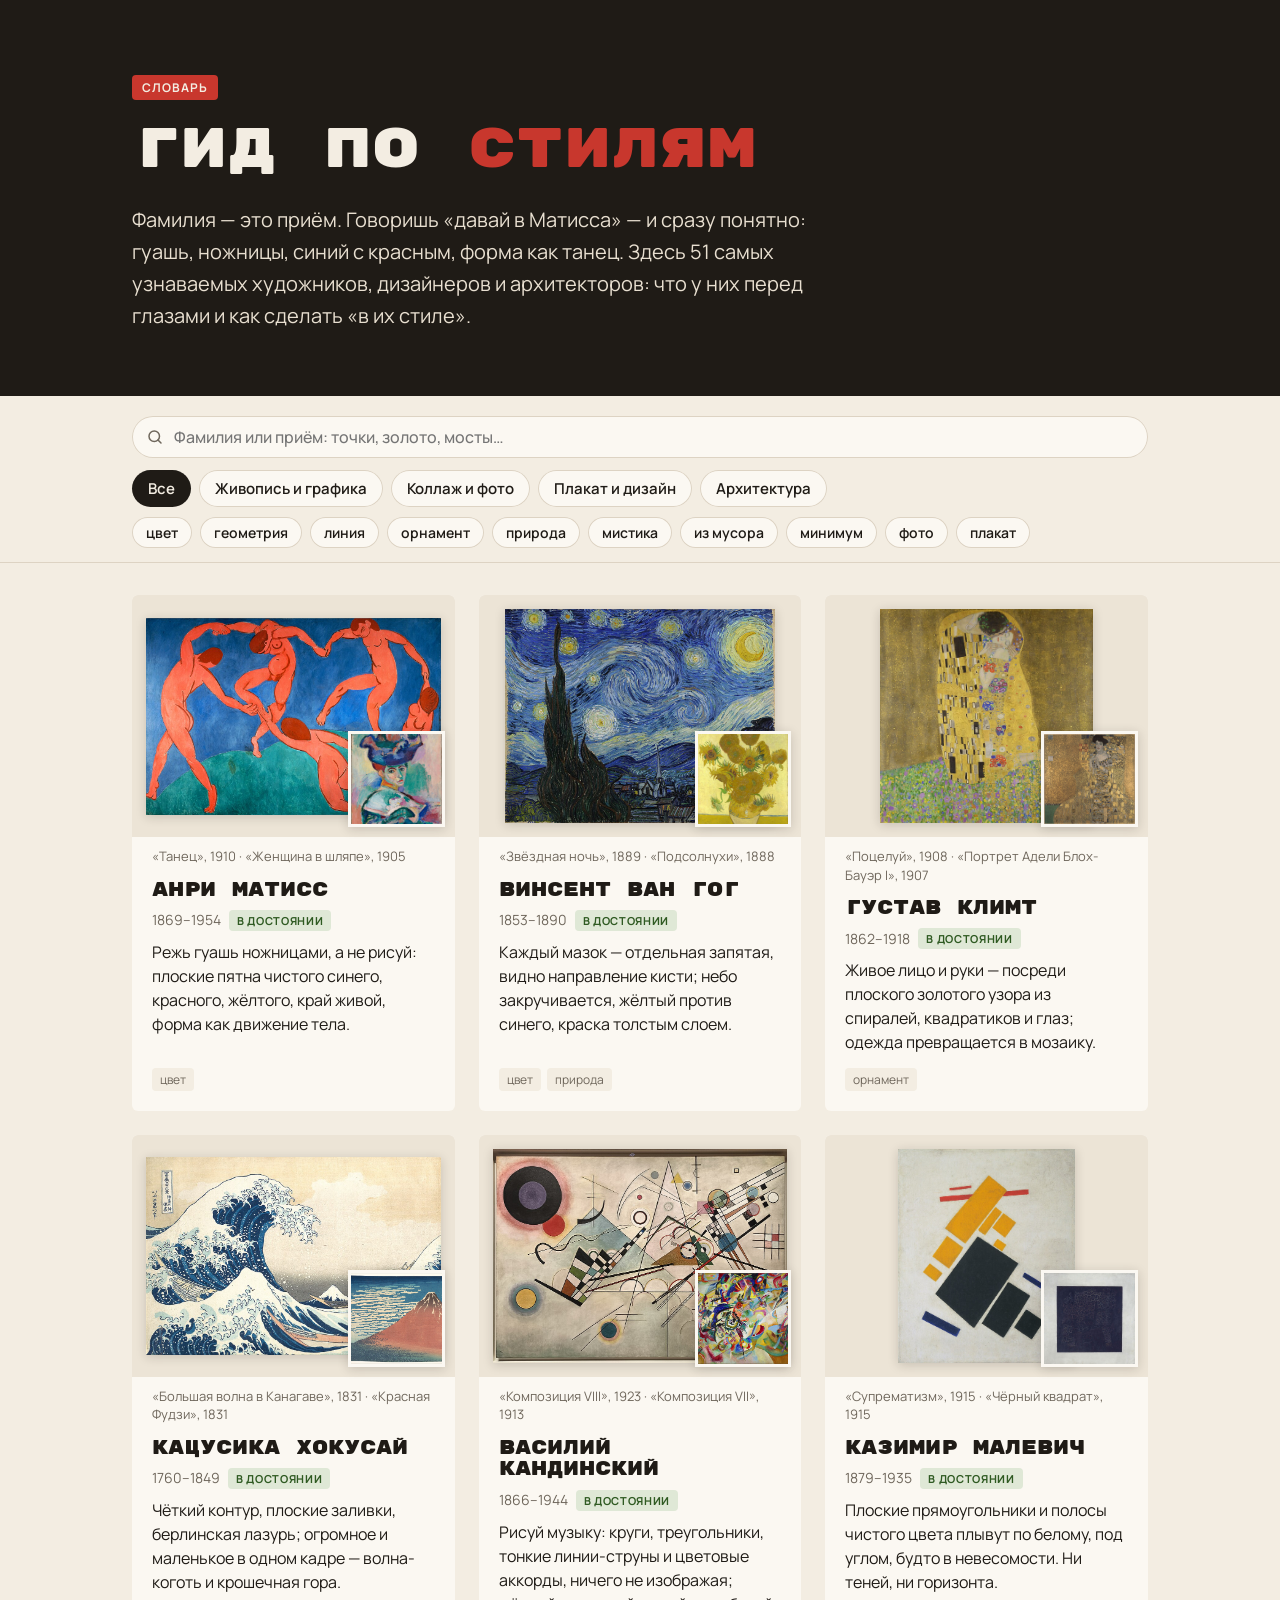
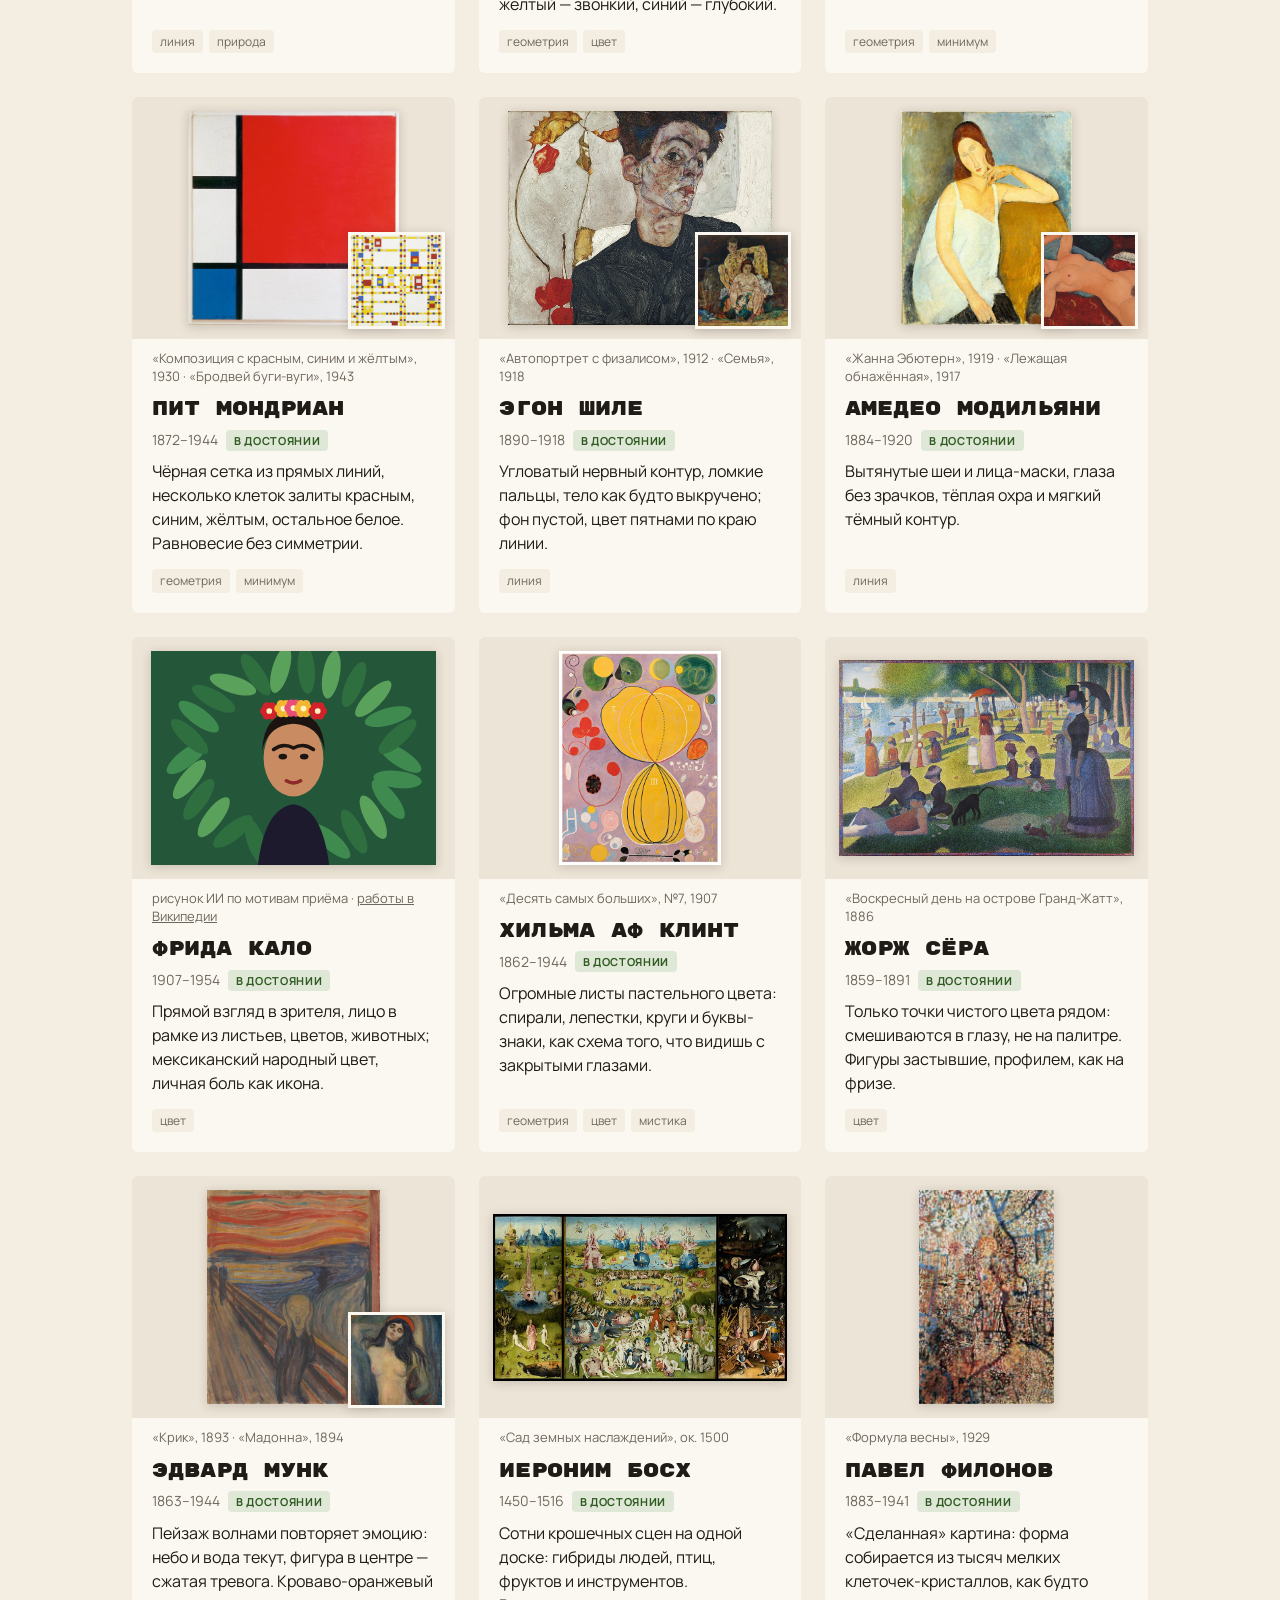
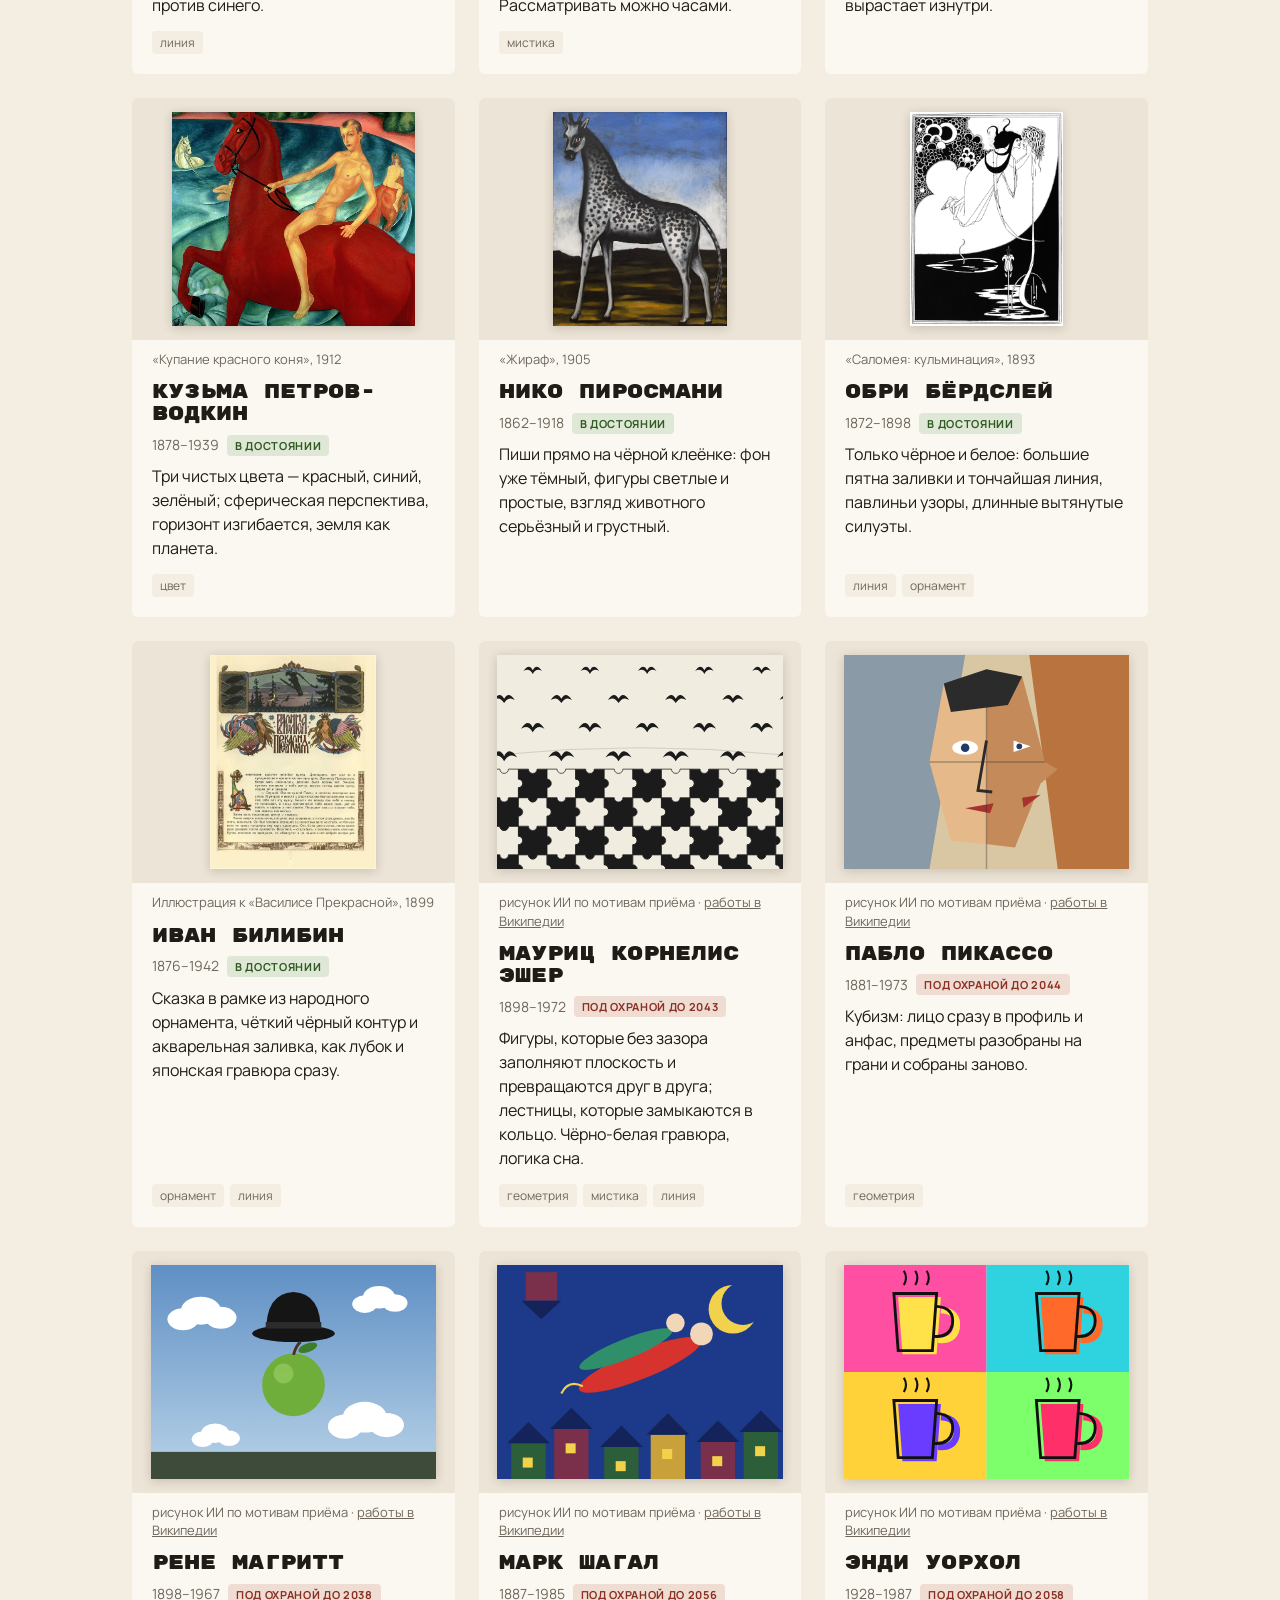
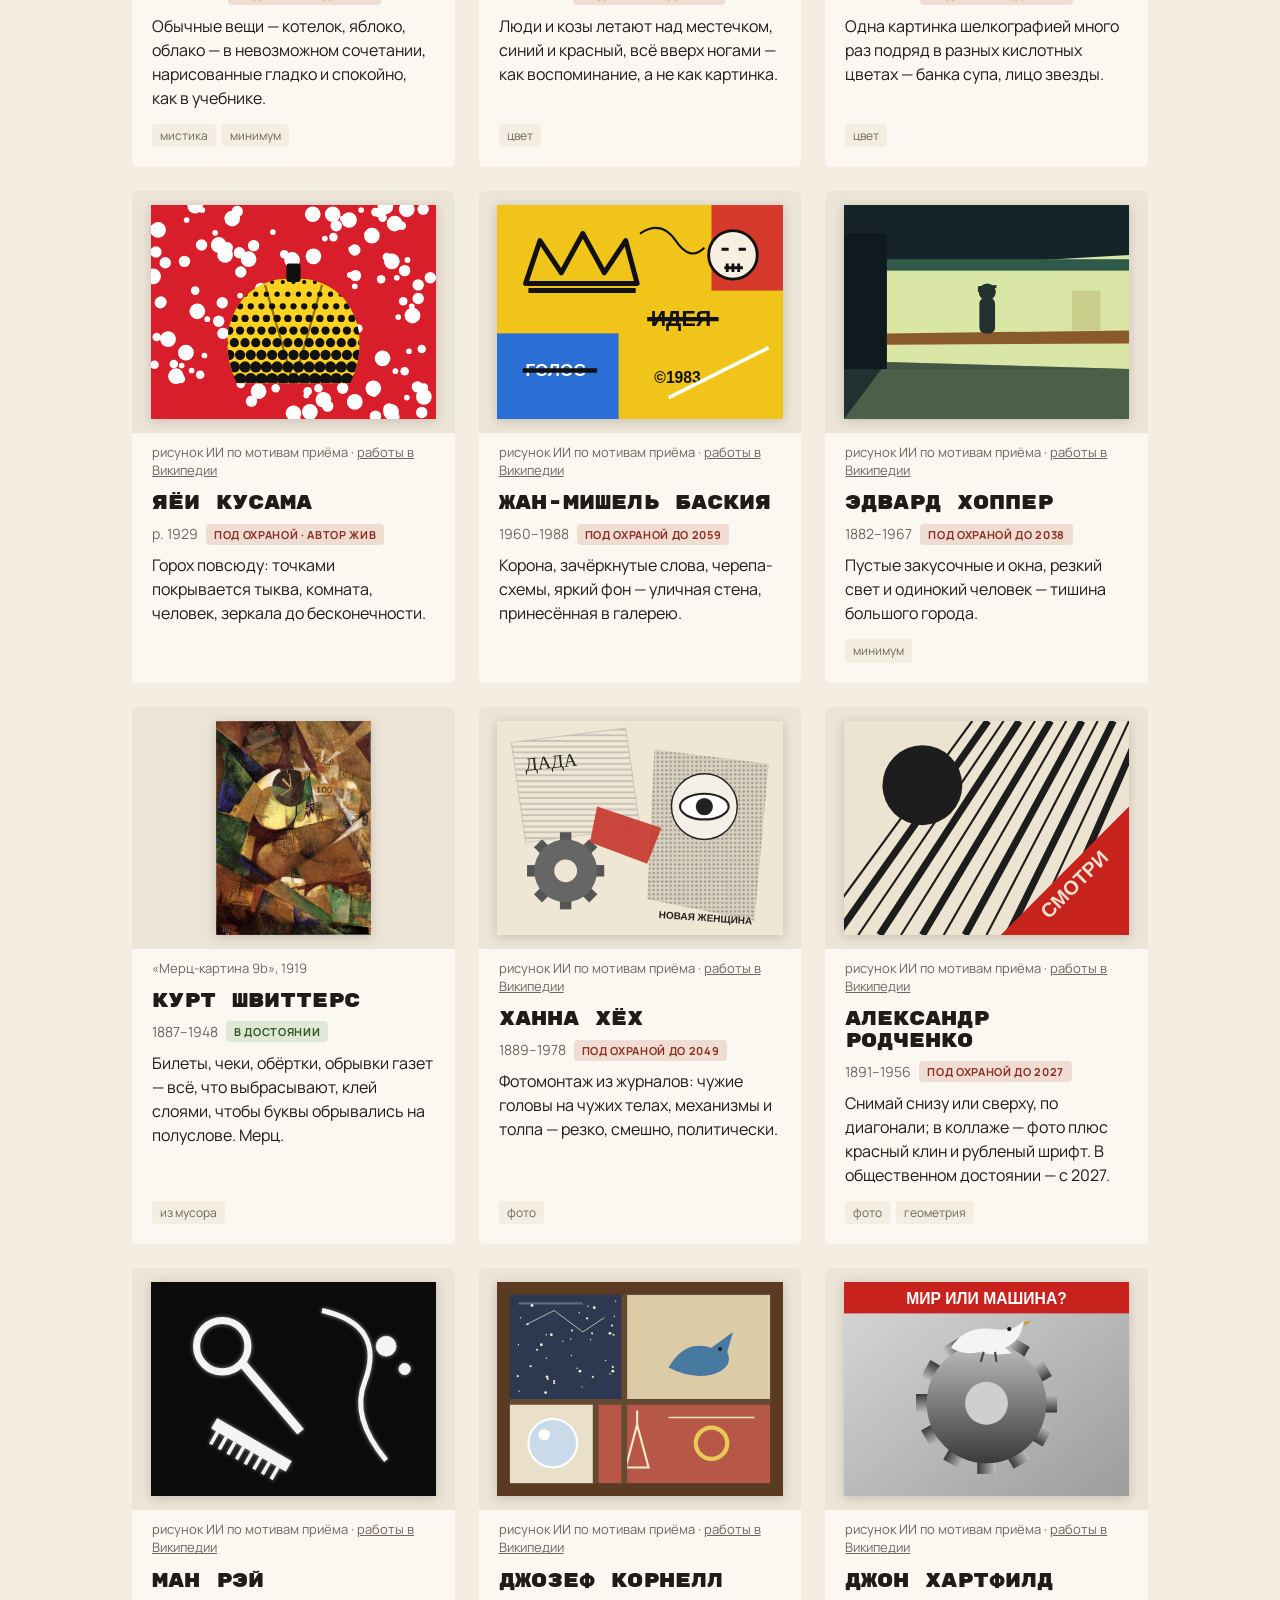
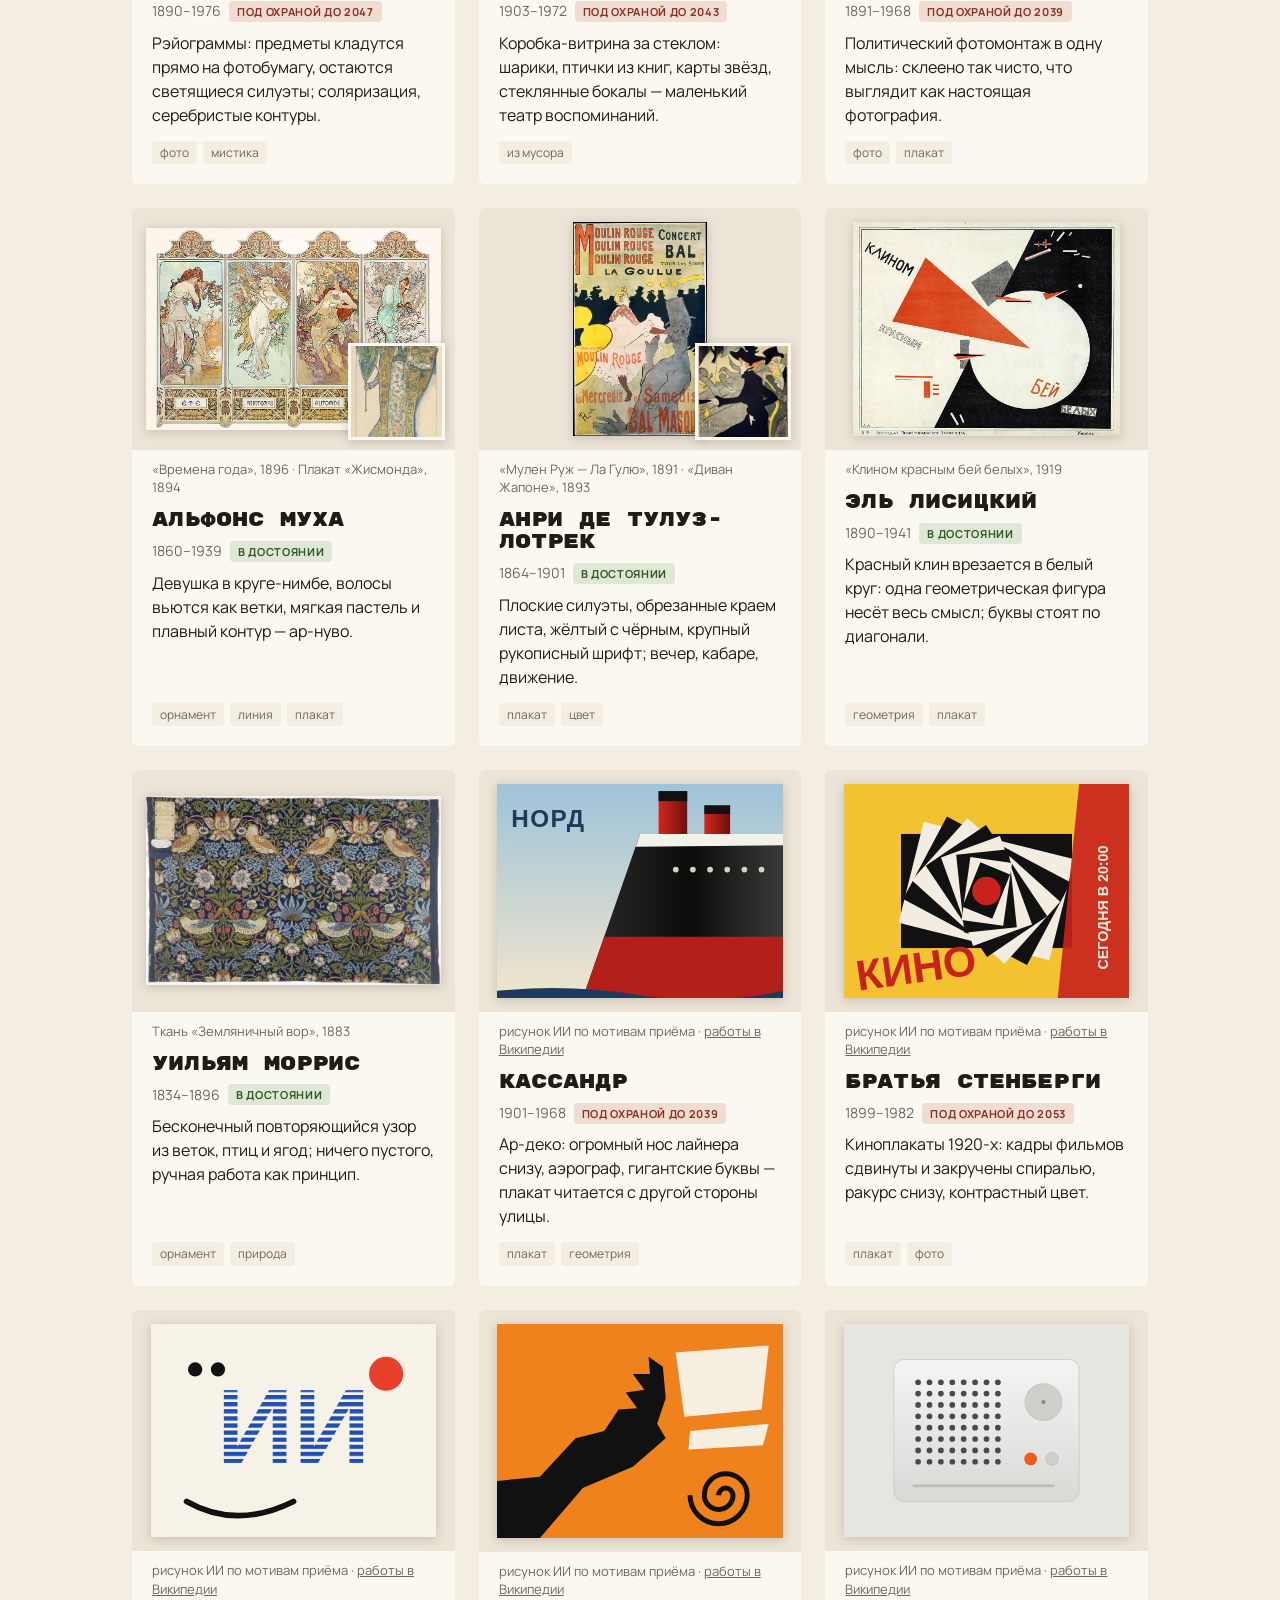
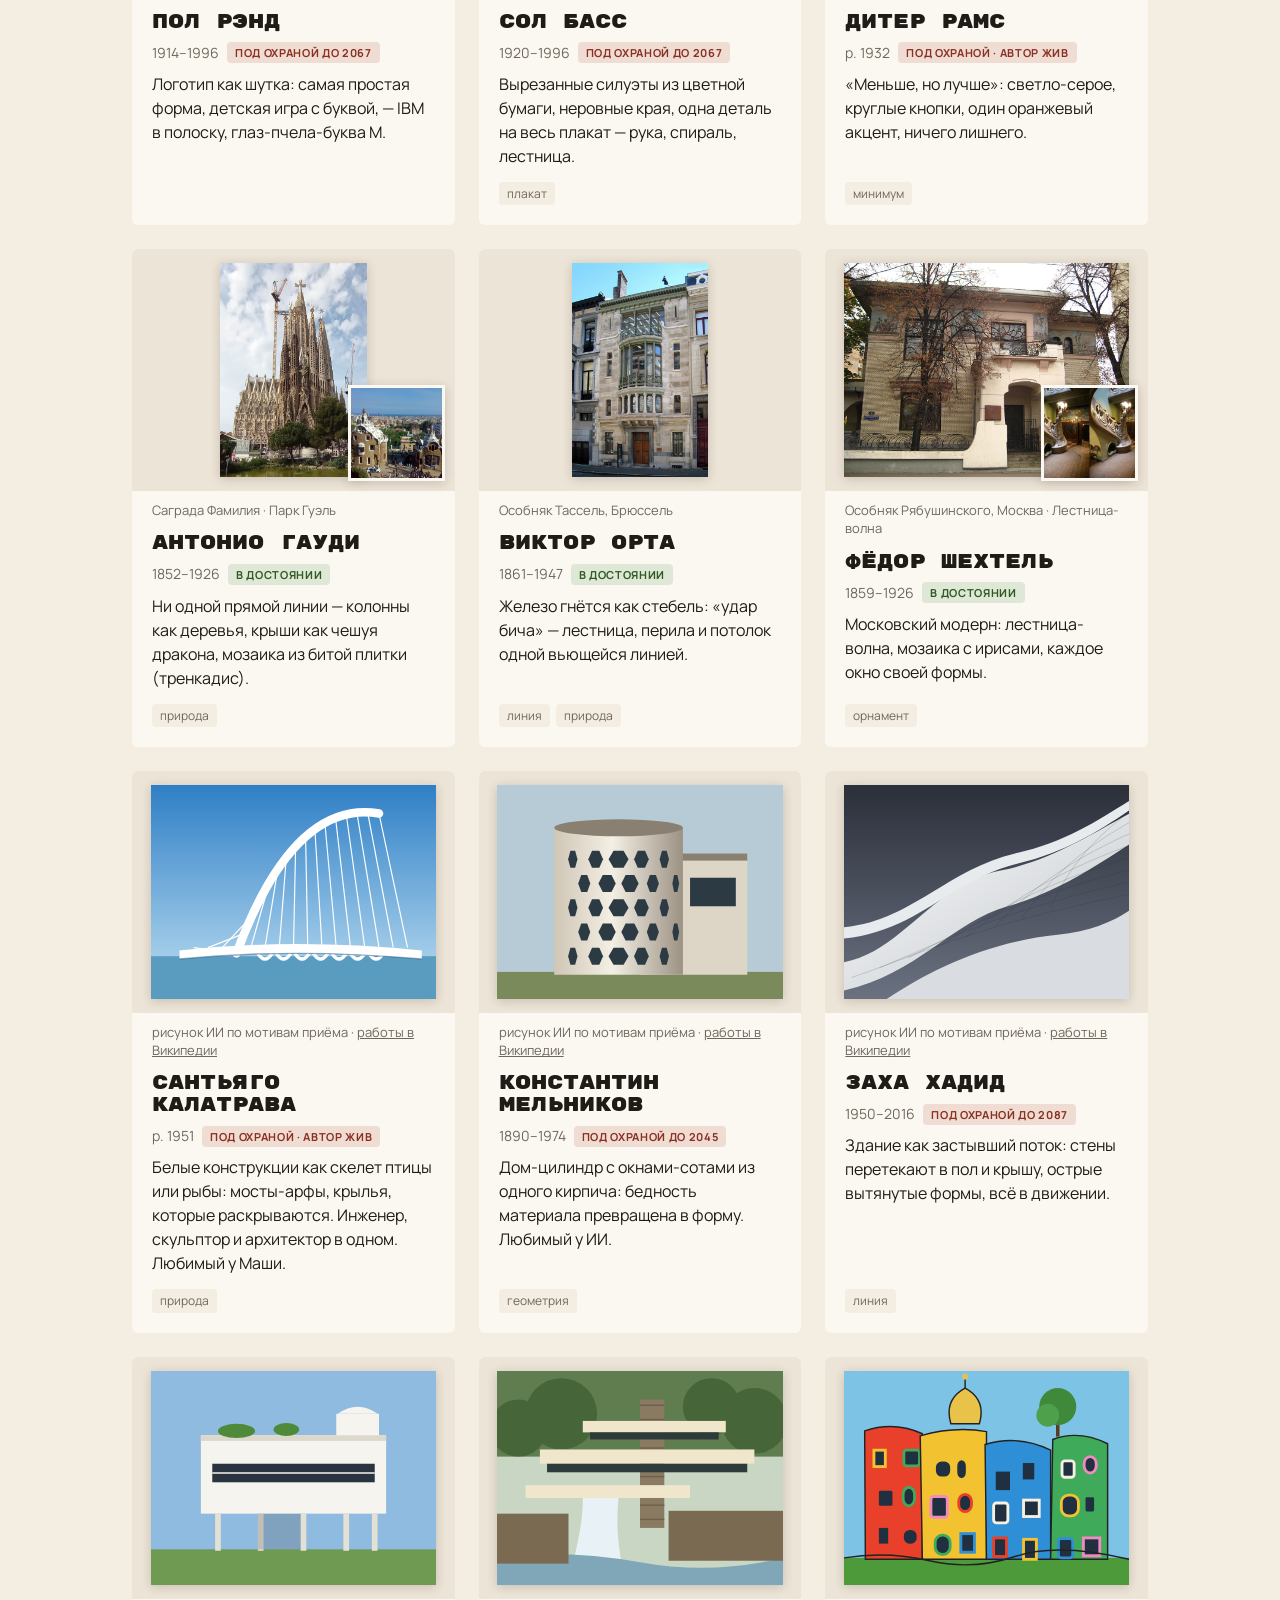
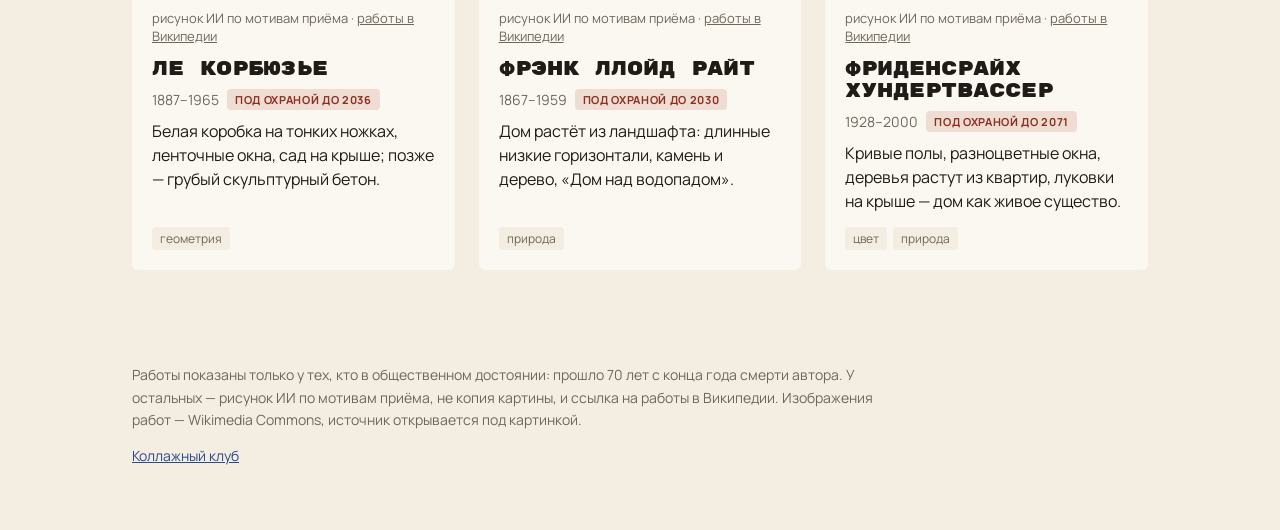
==== commit f9e1da18: "Гид по стилям: рисунки ИИ по мотивам приёма, поиск, Эшер вместо Дали Co-Authored-By: Claude Opus 5.5" ====
--- a/stili.html
+++ b/stili.html
@@ -16,6 +16,10 @@
 .hero h1 span{color:var(--red)}
 .hero p{max-width:700px;font-size:20px;margin:0;color:#e8dfd0}
 .bar{position:sticky;top:0;z-index:5;background:var(--paper);padding:20px 0 14px;border-bottom:1px solid var(--line)}
+.find{display:block;position:relative;margin-bottom:12px}
+.find svg{position:absolute;left:14px;top:50%;width:18px;height:18px;margin-top:-9px;color:var(--mute);pointer-events:none}
+.find input{width:100%;border:0;border-radius:999px;padding:10px 16px 10px 42px;background:var(--card);box-shadow:inset 0 0 0 1px var(--line);font:500 16px "Manrope",sans-serif;color:var(--ink);outline:none}
+.find input:focus{box-shadow:inset 0 0 0 1.5px var(--ink)}
 .row{display:flex;flex-wrap:wrap;gap:8px}
 .row+.row{margin-top:10px}
 .chip{border:0;border-radius:999px;padding:8px 16px;background:var(--card);box-shadow:inset 0 0 0 1px var(--line);color:var(--ink);font:600 15px "Manrope",sans-serif;cursor:pointer}
@@ -37,6 +41,7 @@
 .ph.none em svg{width:16px;height:16px}
 .ph.none:hover em{text-decoration:underline}
 .cap{margin:0;padding:10px 20px 0;font-size:13px;color:var(--mute);line-height:1.4}
+.cap a{color:var(--mute)}
 .body{padding:14px 20px 20px;display:flex;flex-direction:column;gap:8px;flex:1}
 .body h3{font-size:19px}
 .yrs{margin:0;font-size:14px;color:var(--mute);display:flex;flex-wrap:wrap;gap:8px;align-items:center}
@@ -85,6 +90,7 @@
 
 <div class="bar">
 <div class="wrap">
+<label class="find"><svg viewBox="0 0 24 24" fill="none" stroke="currentColor" stroke-width="2" stroke-linecap="round"><circle cx="11" cy="11" r="7"/><path d="m20 20-4-4"/></svg><input type="search" placeholder="Фамилия или приём: точки, золото, мосты…" aria-label="Поиск"></label>
 <div class="row"><button class="chip on" data-sec="">Все</button><button class="chip" data-sec="paint">Живопись и графика</button><button class="chip" data-sec="collage">Коллаж и фото</button><button class="chip" data-sec="design">Плакат и дизайн</button><button class="chip" data-sec="arch">Архитектура</button></div>
 <div class="row"><button class="chip t" data-tag="цвет">цвет</button><button class="chip t" data-tag="геометрия">геометрия</button><button class="chip t" data-tag="линия">линия</button><button class="chip t" data-tag="орнамент">орнамент</button><button class="chip t" data-tag="природа">природа</button><button class="chip t" data-tag="мистика">мистика</button><button class="chip t" data-tag="из мусора">из мусора</button><button class="chip t" data-tag="минимум">минимум</button><button class="chip t" data-tag="фото">фото</button><button class="chip t" data-tag="плакат">плакат</button></div>
 </div>
@@ -93,57 +99,57 @@
 <main>
 <div class="wrap">
 <div class="grid">
-<article class="card" data-sec="paint" data-tags="цвет"><div class="ph"><img src="img/stili/matisse-1.jpg" alt="«Танец», 1910" data-cap="«Танец», 1910" data-src="https://commons.wikimedia.org/wiki/File:Henri_Matisse_-_Dance_II_%28Hermitage_Museum%29.jpg" loading="lazy"><img src="img/stili/matisse-2.jpg" alt="«Женщина в шляпе», 1905" data-cap="«Женщина в шляпе», 1905" data-src="https://commons.wikimedia.org/wiki/File:Matisse-Woman-with-a-Hat.jpg" loading="lazy" class="mini"></div><p class="cap">«Танец», 1910 · «Женщина в шляпе», 1905</p><div class="body"><h3>Анри Матисс</h3><p class="yrs">1869–1954 <span class="st pd">в достоянии</span></p><p class="how">Режь гуашь ножницами, а не рисуй: плоские пятна чистого синего, красного, жёлтого, край живой, форма как движение тела.</p><p class="tags"><span>цвет</span></p></div></article>
-<article class="card" data-sec="paint" data-tags="цвет|природа"><div class="ph"><img src="img/stili/vangogh-1.jpg" alt="«Звёздная ночь», 1889" data-cap="«Звёздная ночь», 1889" data-src="https://commons.wikimedia.org/wiki/File:Van_Gogh_-_Starry_Night_-_Google_Art_Project.jpg" loading="lazy"><img src="img/stili/vangogh-2.jpg" alt="«Подсолнухи», 1888" data-cap="«Подсолнухи», 1888" data-src="https://commons.wikimedia.org/wiki/File:Vincent_Willem_van_Gogh_127.jpg" loading="lazy" class="mini"></div><p class="cap">«Звёздная ночь», 1889 · «Подсолнухи», 1888</p><div class="body"><h3>Винсент ван Гог</h3><p class="yrs">1853–1890 <span class="st pd">в достоянии</span></p><p class="how">Каждый мазок — отдельная запятая, видно направление кисти; небо закручивается, жёлтый против синего, краска толстым слоем.</p><p class="tags"><span>цвет</span><span>природа</span></p></div></article>
-<article class="card" data-sec="paint" data-tags="орнамент"><div class="ph"><img src="img/stili/klimt-1.jpg" alt="«Поцелуй», 1908" data-cap="«Поцелуй», 1908" data-src="https://commons.wikimedia.org/wiki/File:The_Kiss_-_Gustav_Klimt_-_Google_Cultural_Institute.jpg" loading="lazy"><img src="img/stili/klimt-2.jpg" alt="«Портрет Адели Блох-Бауэр I», 1907" data-cap="«Портрет Адели Блох-Бауэр I», 1907" data-src="https://commons.wikimedia.org/wiki/File:Gustav_Klimt%2C_1907%2C_Adele_Bloch-Bauer_I%2C_Neue_Galerie_New_York.jpg" loading="lazy" class="mini"></div><p class="cap">«Поцелуй», 1908 · «Портрет Адели Блох-Бауэр I», 1907</p><div class="body"><h3>Густав Климт</h3><p class="yrs">1862–1918 <span class="st pd">в достоянии</span></p><p class="how">Живое лицо и руки — посреди плоского золотого узора из спиралей, квадратиков и глаз; одежда превращается в мозаику.</p><p class="tags"><span>орнамент</span></p></div></article>
-<article class="card" data-sec="paint" data-tags="линия|природа"><div class="ph"><img src="img/stili/hokusai-1.jpg" alt="«Большая волна в Канагаве», 1831" data-cap="«Большая волна в Канагаве», 1831" data-src="https://commons.wikimedia.org/wiki/File:Tsunami_by_hokusai_19th_century.jpg" loading="lazy"><img src="img/stili/hokusai-2.jpg" alt="«Красная Фудзи», 1831" data-cap="«Красная Фудзи», 1831" data-src="https://commons.wikimedia.org/wiki/File:%E3%80%8C%E5%AF%8C%E5%B6%BD%E4%B8%89%E5%8D%81%E5%85%AD%E6%99%AF_%E5%87%B1%E9%A2%A8%E5%BF%AB%E6%99%B4%E3%80%8D-South_Wind%2C_Clear_Sky_%28Gaif%C5%AB_kaisei%29%2C_also_known_as_Red_Fuji%2C_from_the_series_Thirty-six_Views_of_Mount_Fuji_%28Fugaku_sanj%C5%ABrokkei%29_MET_DP141062.jpg" loading="lazy" class="mini"></div><p class="cap">«Большая волна в Канагаве», 1831 · «Красная Фудзи», 1831</p><div class="body"><h3>Кацусика Хокусай</h3><p class="yrs">1760–1849 <span class="st pd">в достоянии</span></p><p class="how">Чёткий контур, плоские заливки, берлинская лазурь; огромное и маленькое в одном кадре — волна-коготь и крошечная гора.</p><p class="tags"><span>линия</span><span>природа</span></p></div></article>
-<article class="card" data-sec="paint" data-tags="геометрия|цвет"><div class="ph"><img src="img/stili/kandinsky-1.jpg" alt="«Композиция VIII», 1923" data-cap="«Композиция VIII», 1923" data-src="https://commons.wikimedia.org/wiki/File:Kandinsky_-_Composition_8%2C_July_1923.jpg" loading="lazy"><img src="img/stili/kandinsky-2.jpg" alt="«Композиция VII», 1913" data-cap="«Композиция VII», 1913" data-src="https://commons.wikimedia.org/wiki/File:Composition_VII_-_Wassily_Kandinsky%2C_GAC.jpg" loading="lazy" class="mini"></div><p class="cap">«Композиция VIII», 1923 · «Композиция VII», 1913</p><div class="body"><h3>Василий Кандинский</h3><p class="yrs">1866–1944 <span class="st pd">в достоянии</span></p><p class="how">Рисуй музыку: круги, треугольники, тонкие линии-струны и цветовые аккорды, ничего не изображая; жёлтый — звонкий, синий — глубокий.</p><p class="tags"><span>геометрия</span><span>цвет</span></p></div></article>
-<article class="card" data-sec="paint" data-tags="геометрия|минимум"><div class="ph"><img src="img/stili/malevich-1.jpg" alt="«Супрематизм», 1915" data-cap="«Супрематизм», 1915" data-src="https://commons.wikimedia.org/wiki/File:Suprematist_Composition_-_Airplane_Flying_%28Malevich%2C_1915%29.jpg" loading="lazy"><img src="img/stili/malevich-2.jpg" alt="«Чёрный квадрат», 1915" data-cap="«Чёрный квадрат», 1915" data-src="https://commons.wikimedia.org/wiki/File:Kazimir_Malevich%2C_1915%2C_Black_Suprematic_Square%2C_oil_on_linen_canvas%2C_79.5_x_79.5_cm%2C_Tretyakov_Gallery%2C_Moscow.jpg" loading="lazy" class="mini"></div><p class="cap">«Супрематизм», 1915 · «Чёрный квадрат», 1915</p><div class="body"><h3>Казимир Малевич</h3><p class="yrs">1879–1935 <span class="st pd">в достоянии</span></p><p class="how">Плоские прямоугольники и полосы чистого цвета плывут по белому, под углом, будто в невесомости. Ни теней, ни горизонта.</p><p class="tags"><span>геометрия</span><span>минимум</span></p></div></article>
-<article class="card" data-sec="paint" data-tags="геометрия|минимум"><div class="ph"><img src="img/stili/mondrian-1.jpg" alt="«Композиция с красным, синим и жёлтым», 1930" data-cap="«Композиция с красным, синим и жёлтым», 1930" data-src="https://commons.wikimedia.org/wiki/File:Piet_Mondriaan%2C_1930_-_Mondrian_Composition_II_in_Red%2C_Blue%2C_and_Yellow.jpg" loading="lazy"><img src="img/stili/mondrian-2.jpg" alt="«Бродвей буги-вуги», 1943" data-cap="«Бродвей буги-вуги», 1943" data-src="https://commons.wikimedia.org/wiki/File:Piet_Mondrian%2C_1942_-_Broadway_Boogie_Woogie.jpg" loading="lazy" class="mini"></div><p class="cap">«Композиция с красным, синим и жёлтым», 1930 · «Бродвей буги-вуги», 1943</p><div class="body"><h3>Пит Мондриан</h3><p class="yrs">1872–1944 <span class="st pd">в достоянии</span></p><p class="how">Чёрная сетка из прямых линий, несколько клеток залиты красным, синим, жёлтым, остальное белое. Равновесие без симметрии.</p><p class="tags"><span>геометрия</span><span>минимум</span></p></div></article>
-<article class="card" data-sec="paint" data-tags="линия"><div class="ph"><img src="img/stili/schiele-1.jpg" alt="«Автопортрет с физалисом», 1912" data-cap="«Автопортрет с физалисом», 1912" data-src="https://commons.wikimedia.org/wiki/File:Egon_Schiele_-_Self-Portrait_with_Physalis_-_Google_Art_Project.jpg" loading="lazy"><img src="img/stili/schiele-2.jpg" alt="«Семья», 1918" data-cap="«Семья», 1918" data-src="https://commons.wikimedia.org/wiki/File:Egon_Schiele_-_Kauerndes_Menschenpaar_%28Die_Familie%29_-_4277_-_%C3%96sterreichische_Galerie_Belvedere.jpg" loading="lazy" class="mini"></div><p class="cap">«Автопортрет с физалисом», 1912 · «Семья», 1918</p><div class="body"><h3>Эгон Шиле</h3><p class="yrs">1890–1918 <span class="st pd">в достоянии</span></p><p class="how">Угловатый нервный контур, ломкие пальцы, тело как будто выкручено; фон пустой, цвет пятнами по краю линии.</p><p class="tags"><span>линия</span></p></div></article>
-<article class="card" data-sec="paint" data-tags="линия"><div class="ph"><img src="img/stili/modigliani-1.jpg" alt="«Жанна Эбютерн», 1919" data-cap="«Жанна Эбютерн», 1919" data-src="https://commons.wikimedia.org/wiki/File:Amedeo_Modigliani%2C_1919%2C_Jeanne_H%C3%A9buterne%2C_oil_on_canvas%2C_91.4_x_73_cm%2C_Metropolitan_Museum_of_Art.jpg" loading="lazy"><img src="img/stili/modigliani-2.jpg" alt="«Лежащая обнажённая», 1917" data-cap="«Лежащая обнажённая», 1917" data-src="https://commons.wikimedia.org/wiki/File:Modigliani_-_Nu_couch%C3%A9.jpg" loading="lazy" class="mini"></div><p class="cap">«Жанна Эбютерн», 1919 · «Лежащая обнажённая», 1917</p><div class="body"><h3>Амедео Модильяни</h3><p class="yrs">1884–1920 <span class="st pd">в достоянии</span></p><p class="how">Вытянутые шеи и лица-маски, глаза без зрачков, тёплая охра и мягкий тёмный контур.</p><p class="tags"><span>линия</span></p></div></article>
-<article class="card" data-sec="paint" data-tags="цвет"><a class="ph none" href="https://ru.wikipedia.org/wiki/%D0%9A%D0%B0%D0%BB%D0%BE%2C_%D0%A4%D1%80%D0%B8%D0%B4%D0%B0" target="_blank" rel="noopener"><span>Кало</span><em>картинки — в Википедии <svg viewBox="0 0 24 24" fill="none" stroke="currentColor" stroke-width="2"><path d="M7 17 17 7M8 7h9v9"/></svg></em></a><div class="body"><h3>Фрида Кало</h3><p class="yrs">1907–1954 <span class="st pd">в достоянии</span></p><p class="how">Прямой взгляд в зрителя, лицо в рамке из листьев, цветов, животных; мексиканский народный цвет, личная боль как икона.</p><p class="tags"><span>цвет</span></p></div></article>
-<article class="card" data-sec="paint" data-tags="геометрия|цвет|мистика"><div class="ph"><img src="img/stili/klint-1.jpg" alt="«Десять самых больших», №7, 1907" data-cap="«Десять самых больших», №7, 1907" data-src="https://commons.wikimedia.org/wiki/File:Hilma_af_Klint_-_The_Ten_Largest_No._7_-_Adulthood_-_1907.jpg" loading="lazy"></div><p class="cap">«Десять самых больших», №7, 1907</p><div class="body"><h3>Хильма аф Клинт</h3><p class="yrs">1862–1944 <span class="st pd">в достоянии</span></p><p class="how">Огромные листы пастельного цвета: спирали, лепестки, круги и буквы-знаки, как схема того, что видишь с закрытыми глазами.</p><p class="tags"><span>геометрия</span><span>цвет</span><span>мистика</span></p></div></article>
-<article class="card" data-sec="paint" data-tags="цвет"><div class="ph"><img src="img/stili/seurat-1.jpg" alt="«Воскресный день на острове Гранд-Жатт», 1886" data-cap="«Воскресный день на острове Гранд-Жатт», 1886" data-src="https://commons.wikimedia.org/wiki/File:A_Sunday_on_La_Grande_Jatte%2C_Georges_Seurat%2C_1884.jpg" loading="lazy"></div><p class="cap">«Воскресный день на острове Гранд-Жатт», 1886</p><div class="body"><h3>Жорж Сёра</h3><p class="yrs">1859–1891 <span class="st pd">в достоянии</span></p><p class="how">Только точки чистого цвета рядом: смешиваются в глазу, не на палитре. Фигуры застывшие, профилем, как на фризе.</p><p class="tags"><span>цвет</span></p></div></article>
-<article class="card" data-sec="paint" data-tags="линия"><div class="ph"><img src="img/stili/munch-1.jpg" alt="«Крик», 1893" data-cap="«Крик», 1893" data-src="https://commons.wikimedia.org/wiki/File:Edvard_Munch%2C_1893%2C_The_Scream%2C_oil%2C_tempera_and_pastel_on_cardboard%2C_91_x_73_cm%2C_National_Gallery_of_Norway.jpg" loading="lazy"><img src="img/stili/munch-2.jpg" alt="«Мадонна», 1894" data-cap="«Мадонна», 1894" data-src="https://commons.wikimedia.org/wiki/File:Edvard_Munch_-_Madonna_-_Google_Art_Project.jpg" loading="lazy" class="mini"></div><p class="cap">«Крик», 1893 · «Мадонна», 1894</p><div class="body"><h3>Эдвард Мунк</h3><p class="yrs">1863–1944 <span class="st pd">в достоянии</span></p><p class="how">Пейзаж волнами повторяет эмоцию: небо и вода текут, фигура в центре — сжатая тревога. Кроваво-оранжевый против синего.</p><p class="tags"><span>линия</span></p></div></article>
-<article class="card" data-sec="paint" data-tags="мистика"><div class="ph"><img src="img/stili/bosch-1.jpg" alt="«Сад земных наслаждений», ок. 1500" data-cap="«Сад земных наслаждений», ок. 1500" data-src="https://commons.wikimedia.org/wiki/File:The_Garden_of_earthly_delights.jpg" loading="lazy"></div><p class="cap">«Сад земных наслаждений», ок. 1500</p><div class="body"><h3>Иероним Босх</h3><p class="yrs">1450–1516 <span class="st pd">в достоянии</span></p><p class="how">Сотни крошечных сцен на одной доске: гибриды людей, птиц, фруктов и инструментов. Рассматривать можно часами.</p><p class="tags"><span>мистика</span></p></div></article>
-<article class="card" data-sec="paint" data-tags=""><div class="ph"><img src="img/stili/filonov-1.jpg" alt="«Формула весны», 1929" data-cap="«Формула весны», 1929" data-src="https://commons.wikimedia.org/wiki/File:Filonov_-_formula-of-spring-1929.jpg" loading="lazy"></div><p class="cap">«Формула весны», 1929</p><div class="body"><h3>Павел Филонов</h3><p class="yrs">1883–1941 <span class="st pd">в достоянии</span></p><p class="how">«Сделанная» картина: форма собирается из тысяч мелких клеточек-кристаллов, как будто вырастает изнутри.</p><p class="tags"></p></div></article>
-<article class="card" data-sec="paint" data-tags="цвет"><div class="ph"><img src="img/stili/petrov-1.jpg" alt="«Купание красного коня», 1912" data-cap="«Купание красного коня», 1912" data-src="https://commons.wikimedia.org/wiki/File:Bathing_of_a_Red_Horse_%28Petrov-Vodkin%29.jpg" loading="lazy"></div><p class="cap">«Купание красного коня», 1912</p><div class="body"><h3>Кузьма Петров-Водкин</h3><p class="yrs">1878–1939 <span class="st pd">в достоянии</span></p><p class="how">Три чистых цвета — красный, синий, зелёный; сферическая перспектива, горизонт изгибается, земля как планета.</p><p class="tags"><span>цвет</span></p></div></article>
-<article class="card" data-sec="paint" data-tags=""><div class="ph"><img src="img/stili/pirosmani-1.jpg" alt="«Жираф», 1905" data-cap="«Жираф», 1905" data-src="https://commons.wikimedia.org/wiki/File:Pirosmani_-_Giraffe.jpg" loading="lazy"></div><p class="cap">«Жираф», 1905</p><div class="body"><h3>Нико Пиросмани</h3><p class="yrs">1862–1918 <span class="st pd">в достоянии</span></p><p class="how">Пиши прямо на чёрной клеёнке: фон уже тёмный, фигуры светлые и простые, взгляд животного серьёзный и грустный.</p><p class="tags"></p></div></article>
-<article class="card" data-sec="paint" data-tags="линия|орнамент"><div class="ph"><img src="img/stili/beardsley-1.jpg" alt="«Саломея: кульминация», 1893" data-cap="«Саломея: кульминация», 1893" data-src="https://commons.wikimedia.org/wiki/File:Aubrey_Beardsley_-_The_Climax.jpg" loading="lazy"></div><p class="cap">«Саломея: кульминация», 1893</p><div class="body"><h3>Обри Бёрдслей</h3><p class="yrs">1872–1898 <span class="st pd">в достоянии</span></p><p class="how">Только чёрное и белое: большие пятна заливки и тончайшая линия, павлиньи узоры, длинные вытянутые силуэты.</p><p class="tags"><span>линия</span><span>орнамент</span></p></div></article>
-<article class="card" data-sec="paint" data-tags="орнамент|линия"><div class="ph"><img src="img/stili/bilibin-1.jpg" alt="Иллюстрация к «Василисе Прекрасной», 1899" data-cap="Иллюстрация к «Василисе Прекрасной», 1899" data-src="https://commons.wikimedia.org/wiki/File:Ivan_Bilibin_-_illustration-for-the-fairy-tale-vasilisa-the-beautiful-19001.jpg" loading="lazy"></div><p class="cap">Иллюстрация к «Василисе Прекрасной», 1899</p><div class="body"><h3>Иван Билибин</h3><p class="yrs">1876–1942 <span class="st pd">в достоянии</span></p><p class="how">Сказка в рамке из народного орнамента, чёткий чёрный контур и акварельная заливка, как лубок и японская гравюра сразу.</p><p class="tags"><span>орнамент</span><span>линия</span></p></div></article>
-<article class="card" data-sec="paint" data-tags="геометрия"><a class="ph none" href="https://ru.wikipedia.org/wiki/%D0%9F%D0%B8%D0%BA%D0%B0%D1%81%D1%81%D0%BE%2C_%D0%9F%D0%B0%D0%B1%D0%BB%D0%BE" target="_blank" rel="noopener"><span>Пикассо</span><em>картинки — в Википедии <svg viewBox="0 0 24 24" fill="none" stroke="currentColor" stroke-width="2"><path d="M7 17 17 7M8 7h9v9"/></svg></em></a><div class="body"><h3>Пабло Пикассо</h3><p class="yrs">1881–1973 <span class="st cr">под охраной до 2044</span></p><p class="how">Кубизм: лицо сразу в профиль и анфас, предметы разобраны на грани и собраны заново.</p><p class="tags"><span>геометрия</span></p></div></article>
-<article class="card" data-sec="paint" data-tags="мистика|минимум"><a class="ph none" href="https://ru.wikipedia.org/wiki/%D0%9C%D0%B0%D0%B3%D1%80%D0%B8%D1%82%D1%82%2C_%D0%A0%D0%B5%D0%BD%D0%B5" target="_blank" rel="noopener"><span>Магритт</span><em>картинки — в Википедии <svg viewBox="0 0 24 24" fill="none" stroke="currentColor" stroke-width="2"><path d="M7 17 17 7M8 7h9v9"/></svg></em></a><div class="body"><h3>Рене Магритт</h3><p class="yrs">1898–1967 <span class="st cr">под охраной до 2038</span></p><p class="how">Обычные вещи — котелок, яблоко, облако — в невозможном сочетании, нарисованные гладко и спокойно, как в учебнике.</p><p class="tags"><span>мистика</span><span>минимум</span></p></div></article>
-<article class="card" data-sec="paint" data-tags="мистика"><a class="ph none" href="https://ru.wikipedia.org/wiki/%D0%94%D0%B0%D0%BB%D0%B8%2C_%D0%A1%D0%B0%D0%BB%D1%8C%D0%B2%D0%B0%D0%B4%D0%BE%D1%80" target="_blank" rel="noopener"><span>Дали</span><em>картинки — в Википедии <svg viewBox="0 0 24 24" fill="none" stroke="currentColor" stroke-width="2"><path d="M7 17 17 7M8 7h9v9"/></svg></em></a><div class="body"><h3>Сальвадор Дали</h3><p class="yrs">1904–1989 <span class="st cr">под охраной до 2060</span></p><p class="how">Сон с фотографической точностью: тающие часы, бесконечная пустыня, длинные тени.</p><p class="tags"><span>мистика</span></p></div></article>
-<article class="card" data-sec="paint" data-tags="цвет"><a class="ph none" href="https://ru.wikipedia.org/wiki/%D0%A8%D0%B0%D0%B3%D0%B0%D0%BB%2C_%D0%9C%D0%B0%D1%80%D0%BA" target="_blank" rel="noopener"><span>Шагал</span><em>картинки — в Википедии <svg viewBox="0 0 24 24" fill="none" stroke="currentColor" stroke-width="2"><path d="M7 17 17 7M8 7h9v9"/></svg></em></a><div class="body"><h3>Марк Шагал</h3><p class="yrs">1887–1985 <span class="st cr">под охраной до 2056</span></p><p class="how">Люди и козы летают над местечком, синий и красный, всё вверх ногами — как воспоминание, а не как картинка.</p><p class="tags"><span>цвет</span></p></div></article>
-<article class="card" data-sec="paint" data-tags="цвет"><a class="ph none" href="https://ru.wikipedia.org/wiki/%D0%A3%D0%BE%D1%80%D1%85%D0%BE%D0%BB%2C_%D0%AD%D0%BD%D0%B4%D0%B8" target="_blank" rel="noopener"><span>Уорхол</span><em>картинки — в Википедии <svg viewBox="0 0 24 24" fill="none" stroke="currentColor" stroke-width="2"><path d="M7 17 17 7M8 7h9v9"/></svg></em></a><div class="body"><h3>Энди Уорхол</h3><p class="yrs">1928–1987 <span class="st cr">под охраной до 2058</span></p><p class="how">Одна картинка шелкографией много раз подряд в разных кислотных цветах — банка супа, лицо звезды.</p><p class="tags"><span>цвет</span></p></div></article>
-<article class="card" data-sec="paint" data-tags=""><a class="ph none" href="https://ru.wikipedia.org/wiki/%D0%9A%D1%83%D1%81%D0%B0%D0%BC%D0%B0%2C_%D0%AF%D1%91%D0%B8" target="_blank" rel="noopener"><span>Кусама</span><em>картинки — в Википедии <svg viewBox="0 0 24 24" fill="none" stroke="currentColor" stroke-width="2"><path d="M7 17 17 7M8 7h9v9"/></svg></em></a><div class="body"><h3>Яёи Кусама</h3><p class="yrs">р. 1929 <span class="st cr">под охраной · автор жив</span></p><p class="how">Горох повсюду: точками покрывается тыква, комната, человек, зеркала до бесконечности.</p><p class="tags"></p></div></article>
-<article class="card" data-sec="paint" data-tags=""><a class="ph none" href="https://ru.wikipedia.org/wiki/%D0%91%D0%B0%D1%81%D0%BA%D0%B8%D1%8F%2C_%D0%96%D0%B0%D0%BD-%D0%9C%D0%B8%D1%88%D0%B5%D0%BB%D1%8C" target="_blank" rel="noopener"><span>Баския</span><em>картинки — в Википедии <svg viewBox="0 0 24 24" fill="none" stroke="currentColor" stroke-width="2"><path d="M7 17 17 7M8 7h9v9"/></svg></em></a><div class="body"><h3>Жан-Мишель Баския</h3><p class="yrs">1960–1988 <span class="st cr">под охраной до 2059</span></p><p class="how">Корона, зачёркнутые слова, черепа-схемы, яркий фон — уличная стена, принесённая в галерею.</p><p class="tags"></p></div></article>
-<article class="card" data-sec="paint" data-tags="минимум"><a class="ph none" href="https://ru.wikipedia.org/wiki/%D0%A5%D0%BE%D0%BF%D0%BF%D0%B5%D1%80%2C_%D0%AD%D0%B4%D0%B2%D0%B0%D1%80%D0%B4" target="_blank" rel="noopener"><span>Хоппер</span><em>картинки — в Википедии <svg viewBox="0 0 24 24" fill="none" stroke="currentColor" stroke-width="2"><path d="M7 17 17 7M8 7h9v9"/></svg></em></a><div class="body"><h3>Эдвард Хоппер</h3><p class="yrs">1882–1967 <span class="st cr">под охраной до 2038</span></p><p class="how">Пустые закусочные и окна, резкий свет и одинокий человек — тишина большого города.</p><p class="tags"><span>минимум</span></p></div></article>
-<article class="card" data-sec="collage" data-tags="из мусора"><div class="ph"><img src="img/stili/schwitters-1.jpg" alt="«Мерц-картина 9b», 1919" data-cap="«Мерц-картина 9b», 1919" data-src="https://commons.wikimedia.org/wiki/File:Merz-Painting_9b_%28also_known_as_%27The_Big_Me-Painting%27%29.jpg" loading="lazy"></div><p class="cap">«Мерц-картина 9b», 1919</p><div class="body"><h3>Курт Швиттерс</h3><p class="yrs">1887–1948 <span class="st pd">в достоянии</span></p><p class="how">Билеты, чеки, обёртки, обрывки газет — всё, что выбрасывают, клей слоями, чтобы буквы обрывались на полуслове. Мерц.</p><p class="tags"><span>из мусора</span></p></div></article>
-<article class="card" data-sec="collage" data-tags="фото"><a class="ph none" href="https://ru.wikipedia.org/wiki/%D0%A5%D1%91%D1%85%2C_%D0%A5%D0%B0%D0%BD%D0%BD%D0%B0" target="_blank" rel="noopener"><span>Хёх</span><em>картинки — в Википедии <svg viewBox="0 0 24 24" fill="none" stroke="currentColor" stroke-width="2"><path d="M7 17 17 7M8 7h9v9"/></svg></em></a><div class="body"><h3>Ханна Хёх</h3><p class="yrs">1889–1978 <span class="st cr">под охраной до 2049</span></p><p class="how">Фотомонтаж из журналов: чужие головы на чужих телах, механизмы и толпа — резко, смешно, политически.</p><p class="tags"><span>фото</span></p></div></article>
-<article class="card" data-sec="collage" data-tags="фото|геометрия"><a class="ph none" href="https://ru.wikipedia.org/wiki/%D0%A0%D0%BE%D0%B4%D1%87%D0%B5%D0%BD%D0%BA%D0%BE%2C_%D0%90%D0%BB%D0%B5%D0%BA%D1%81%D0%B0%D0%BD%D0%B4%D1%80_%D0%9C%D0%B8%D1%85%D0%B0%D0%B9%D0%BB%D0%BE%D0%B2%D0%B8%D1%87" target="_blank" rel="noopener"><span>Родченко</span><em>картинки — в Википедии <svg viewBox="0 0 24 24" fill="none" stroke="currentColor" stroke-width="2"><path d="M7 17 17 7M8 7h9v9"/></svg></em></a><div class="body"><h3>Александр Родченко</h3><p class="yrs">1891–1956 <span class="st cr">под охраной до 2027</span></p><p class="how">Снимай снизу или сверху, по диагонали; в коллаже — фото плюс красный клин и рубленый шрифт. В общественном достоянии — с 2027.</p><p class="tags"><span>фото</span><span>геометрия</span></p></div></article>
-<article class="card" data-sec="collage" data-tags="фото|мистика"><a class="ph none" href="https://ru.wikipedia.org/wiki/%D0%9C%D0%B0%D0%BD_%D0%A0%D1%8D%D0%B9" target="_blank" rel="noopener"><span>Рэй</span><em>картинки — в Википедии <svg viewBox="0 0 24 24" fill="none" stroke="currentColor" stroke-width="2"><path d="M7 17 17 7M8 7h9v9"/></svg></em></a><div class="body"><h3>Ман Рэй</h3><p class="yrs">1890–1976 <span class="st cr">под охраной до 2047</span></p><p class="how">Рэйограммы: предметы кладутся прямо на фотобумагу, остаются светящиеся силуэты; соляризация, серебристые контуры.</p><p class="tags"><span>фото</span><span>мистика</span></p></div></article>
-<article class="card" data-sec="collage" data-tags="из мусора"><a class="ph none" href="https://ru.wikipedia.org/wiki/%D0%9A%D0%BE%D1%80%D0%BD%D0%B5%D0%BB%D0%BB%2C_%D0%94%D0%B6%D0%BE%D0%B7%D0%B5%D1%84" target="_blank" rel="noopener"><span>Корнелл</span><em>картинки — в Википедии <svg viewBox="0 0 24 24" fill="none" stroke="currentColor" stroke-width="2"><path d="M7 17 17 7M8 7h9v9"/></svg></em></a><div class="body"><h3>Джозеф Корнелл</h3><p class="yrs">1903–1972 <span class="st cr">под охраной до 2043</span></p><p class="how">Коробка-витрина за стеклом: шарики, птички из книг, карты звёзд, стеклянные бокалы — маленький театр воспоминаний.</p><p class="tags"><span>из мусора</span></p></div></article>
-<article class="card" data-sec="collage" data-tags="фото|плакат"><a class="ph none" href="https://ru.wikipedia.org/wiki/%D0%A5%D0%B0%D1%80%D1%82%D1%84%D0%B8%D0%BB%D0%B4%2C_%D0%94%D0%B6%D0%BE%D0%BD" target="_blank" rel="noopener"><span>Хартфилд</span><em>картинки — в Википедии <svg viewBox="0 0 24 24" fill="none" stroke="currentColor" stroke-width="2"><path d="M7 17 17 7M8 7h9v9"/></svg></em></a><div class="body"><h3>Джон Хартфилд</h3><p class="yrs">1891–1968 <span class="st cr">под охраной до 2039</span></p><p class="how">Политический фотомонтаж в одну мысль: склеено так чисто, что выглядит как настоящая фотография.</p><p class="tags"><span>фото</span><span>плакат</span></p></div></article>
-<article class="card" data-sec="design" data-tags="орнамент|линия|плакат"><div class="ph"><img src="img/stili/mucha-1.jpg" alt="«Времена года», 1896" data-cap="«Времена года», 1896" data-src="https://commons.wikimedia.org/wiki/File:Alfons_Mucha_-_The_Seasons%2C_1896.jpg" loading="lazy"><img src="img/stili/mucha-2.jpg" alt="Плакат «Жисмонда», 1894" data-cap="Плакат «Жисмонда», 1894" data-src="https://commons.wikimedia.org/wiki/File:Alphonse_Mucha_-_Poster_for_Victorien_Sardou%27s_Gismonda_starring_Sarah_Bernhardt.jpg" loading="lazy" class="mini"></div><p class="cap">«Времена года», 1896 · Плакат «Жисмонда», 1894</p><div class="body"><h3>Альфонс Муха</h3><p class="yrs">1860–1939 <span class="st pd">в достоянии</span></p><p class="how">Девушка в круге-нимбе, волосы вьются как ветки, мягкая пастель и плавный контур — ар-нуво.</p><p class="tags"><span>орнамент</span><span>линия</span><span>плакат</span></p></div></article>
-<article class="card" data-sec="design" data-tags="плакат|цвет"><div class="ph"><img src="img/stili/lautrec-1.jpg" alt="«Мулен Руж — Ла Гулю», 1891" data-cap="«Мулен Руж — Ла Гулю», 1891" data-src="https://commons.wikimedia.org/wiki/File:Henri_de_Toulouse-Lautrec%2C_Moulin_Rouge_-_La_Goulue%2C_1891_-_The_Metropolitan_Museum_of_Art.jpg" loading="lazy"><img src="img/stili/lautrec-2.jpg" alt="«Диван Жапоне», 1893" data-cap="«Диван Жапоне», 1893" data-src="https://commons.wikimedia.org/wiki/File:%28Albi%29_Le_Divan_japonais_1893_lithographie_-_Toulouse-Lautrec_MTH.A3.jpg" loading="lazy" class="mini"></div><p class="cap">«Мулен Руж — Ла Гулю», 1891 · «Диван Жапоне», 1893</p><div class="body"><h3>Анри де Тулуз-Лотрек</h3><p class="yrs">1864–1901 <span class="st pd">в достоянии</span></p><p class="how">Плоские силуэты, обрезанные краем листа, жёлтый с чёрным, крупный рукописный шрифт; вечер, кабаре, движение.</p><p class="tags"><span>плакат</span><span>цвет</span></p></div></article>
-<article class="card" data-sec="design" data-tags="геометрия|плакат"><div class="ph"><img src="img/stili/lissitzky-1.jpg" alt="«Клином красным бей белых», 1919" data-cap="«Клином красным бей белых», 1919" data-src="https://commons.wikimedia.org/wiki/File:Klinom_Krasnym_Bej_Belych.JPG" loading="lazy"></div><p class="cap">«Клином красным бей белых», 1919</p><div class="body"><h3>Эль Лисицкий</h3><p class="yrs">1890–1941 <span class="st pd">в достоянии</span></p><p class="how">Красный клин врезается в белый круг: одна геометрическая фигура несёт весь смысл; буквы стоят по диагонали.</p><p class="tags"><span>геометрия</span><span>плакат</span></p></div></article>
-<article class="card" data-sec="design" data-tags="орнамент|природа"><div class="ph"><img src="img/stili/morris-1.jpg" alt="Ткань «Земляничный вор», 1883" data-cap="Ткань «Земляничный вор», 1883" data-src="https://commons.wikimedia.org/wiki/File:Strawberrythief.jpg" loading="lazy"></div><p class="cap">Ткань «Земляничный вор», 1883</p><div class="body"><h3>Уильям Моррис</h3><p class="yrs">1834–1896 <span class="st pd">в достоянии</span></p><p class="how">Бесконечный повторяющийся узор из веток, птиц и ягод; ничего пустого, ручная работа как принцип.</p><p class="tags"><span>орнамент</span><span>природа</span></p></div></article>
-<article class="card" data-sec="design" data-tags="плакат|геометрия"><a class="ph none" href="https://ru.wikipedia.org/wiki/%D0%9A%D0%B0%D1%81%D1%81%D0%B0%D0%BD%D0%B4%D1%80" target="_blank" rel="noopener"><span>Кассандр</span><em>картинки — в Википедии <svg viewBox="0 0 24 24" fill="none" stroke="currentColor" stroke-width="2"><path d="M7 17 17 7M8 7h9v9"/></svg></em></a><div class="body"><h3>Кассандр</h3><p class="yrs">1901–1968 <span class="st cr">под охраной до 2039</span></p><p class="how">Ар-деко: огромный нос лайнера снизу, аэрограф, гигантские буквы — плакат читается с другой стороны улицы.</p><p class="tags"><span>плакат</span><span>геометрия</span></p></div></article>
-<article class="card" data-sec="design" data-tags="плакат|фото"><a class="ph none" href="https://ru.wikipedia.org/wiki/%D0%A1%D1%82%D0%B5%D0%BD%D0%B1%D0%B5%D1%80%D0%B3%2C_%D0%92%D0%BB%D0%B0%D0%B4%D0%B8%D0%BC%D0%B8%D1%80_%D0%90%D0%B2%D0%B3%D1%83%D1%81%D1%82%D0%BE%D0%B2%D0%B8%D1%87" target="_blank" rel="noopener"><span>Стенберги</span><em>картинки — в Википедии <svg viewBox="0 0 24 24" fill="none" stroke="currentColor" stroke-width="2"><path d="M7 17 17 7M8 7h9v9"/></svg></em></a><div class="body"><h3>Братья Стенберги</h3><p class="yrs">1899–1982 <span class="st cr">под охраной до 2053</span></p><p class="how">Киноплакаты 1920-х: кадры фильмов сдвинуты и закручены спиралью, ракурс снизу, контрастный цвет.</p><p class="tags"><span>плакат</span><span>фото</span></p></div></article>
-<article class="card" data-sec="design" data-tags=""><a class="ph none" href="https://ru.wikipedia.org/wiki/%D0%A0%D1%8D%D0%BD%D0%B4%2C_%D0%9F%D0%BE%D0%BB" target="_blank" rel="noopener"><span>Рэнд</span><em>картинки — в Википедии <svg viewBox="0 0 24 24" fill="none" stroke="currentColor" stroke-width="2"><path d="M7 17 17 7M8 7h9v9"/></svg></em></a><div class="body"><h3>Пол Рэнд</h3><p class="yrs">1914–1996 <span class="st cr">под охраной до 2067</span></p><p class="how">Логотип как шутка: самая простая форма, детская игра с буквой, — IBM в полоску, глаз-пчела-буква M.</p><p class="tags"></p></div></article>
-<article class="card" data-sec="design" data-tags="плакат"><a class="ph none" href="https://ru.wikipedia.org/wiki/%D0%91%D0%B0%D1%81%D1%81%2C_%D0%A1%D0%BE%D0%BB" target="_blank" rel="noopener"><span>Басс</span><em>картинки — в Википедии <svg viewBox="0 0 24 24" fill="none" stroke="currentColor" stroke-width="2"><path d="M7 17 17 7M8 7h9v9"/></svg></em></a><div class="body"><h3>Сол Басс</h3><p class="yrs">1920–1996 <span class="st cr">под охраной до 2067</span></p><p class="how">Вырезанные силуэты из цветной бумаги, неровные края, одна деталь на весь плакат — рука, спираль, лестница.</p><p class="tags"><span>плакат</span></p></div></article>
-<article class="card" data-sec="design" data-tags="минимум"><a class="ph none" href="https://ru.wikipedia.org/wiki/%D0%A0%D0%B0%D0%BC%D1%81%2C_%D0%94%D0%B8%D1%82%D0%B5%D1%80" target="_blank" rel="noopener"><span>Рамс</span><em>картинки — в Википедии <svg viewBox="0 0 24 24" fill="none" stroke="currentColor" stroke-width="2"><path d="M7 17 17 7M8 7h9v9"/></svg></em></a><div class="body"><h3>Дитер Рамс</h3><p class="yrs">р. 1932 <span class="st cr">под охраной · автор жив</span></p><p class="how">«Меньше, но лучше»: светло-серое, круглые кнопки, один оранжевый акцент, ничего лишнего.</p><p class="tags"><span>минимум</span></p></div></article>
-<article class="card" data-sec="arch" data-tags="природа"><div class="ph"><img src="img/stili/gaudi-1.jpg" alt="Саграда Фамилия" data-cap="Саграда Фамилия" data-src="https://commons.wikimedia.org/wiki/File:SF_maig_2_cropped.jpg" loading="lazy"><img src="img/stili/gaudi-2.jpg" alt="Парк Гуэль" data-cap="Парк Гуэль" data-src="https://commons.wikimedia.org/wiki/File:Parc_guell_-_panoramio.jpg" loading="lazy" class="mini"></div><p class="cap">Саграда Фамилия · Парк Гуэль</p><div class="body"><h3>Антонио Гауди</h3><p class="yrs">1852–1926 <span class="st pd">в достоянии</span></p><p class="how">Ни одной прямой линии — колонны как деревья, крыши как чешуя дракона, мозаика из битой плитки (тренкадис).</p><p class="tags"><span>природа</span></p></div></article>
-<article class="card" data-sec="arch" data-tags="линия|природа"><div class="ph"><img src="img/stili/horta-1.jpg" alt="Особняк Тассель, Брюссель" data-cap="Особняк Тассель, Брюссель" data-src="https://commons.wikimedia.org/wiki/File:Victor_Horta_Hotel_Tassel.JPG" loading="lazy"></div><p class="cap">Особняк Тассель, Брюссель</p><div class="body"><h3>Виктор Орта</h3><p class="yrs">1861–1947 <span class="st pd">в достоянии</span></p><p class="how">Железо гнётся как стебель: «удар бича» — лестница, перила и потолок одной вьющейся линией.</p><p class="tags"><span>линия</span><span>природа</span></p></div></article>
-<article class="card" data-sec="arch" data-tags="орнамент"><div class="ph"><img src="img/stili/shekhtel-1.jpg" alt="Особняк Рябушинского, Москва" data-cap="Особняк Рябушинского, Москва" data-src="https://commons.wikimedia.org/wiki/File:Ryabushinsky_House_01_by_shakko.jpg" loading="lazy"><img src="img/stili/shekhtel-2.jpg" alt="Лестница-волна" data-cap="Лестница-волна" data-src="https://commons.wikimedia.org/wiki/File:%D0%9E%D1%81%D0%BE%D0%B1%D0%BD%D1%8F%D0%BA_%D0%A1.%D0%9F._%D0%A0%D1%8F%D0%B1%D1%83%D1%88%D0%B8%D0%BD%D1%81%D0%BA%D0%BE%D0%B3%D0%BE._%D0%9B%D0%B5%D1%81%D1%82%D0%BD%D0%B8%D1%86%D0%B0-%D0%B2%D0%BE%D0%BB%D0%BD%D0%B0._2018-06-06_15-42-31_%28side-by-side%29.jpg" loading="lazy" class="mini"></div><p class="cap">Особняк Рябушинского, Москва · Лестница-волна</p><div class="body"><h3>Фёдор Шехтель</h3><p class="yrs">1859–1926 <span class="st pd">в достоянии</span></p><p class="how">Московский модерн: лестница-волна, мозаика с ирисами, каждое окно своей формы.</p><p class="tags"><span>орнамент</span></p></div></article>
-<article class="card" data-sec="arch" data-tags="природа"><a class="ph none" href="https://ru.wikipedia.org/wiki/%D0%9A%D0%B0%D0%BB%D0%B0%D1%82%D1%80%D0%B0%D0%B2%D0%B0%2C_%D0%A1%D0%B0%D0%BD%D1%82%D1%8C%D1%8F%D0%B3%D0%BE" target="_blank" rel="noopener"><span>Калатрава</span><em>картинки — в Википедии <svg viewBox="0 0 24 24" fill="none" stroke="currentColor" stroke-width="2"><path d="M7 17 17 7M8 7h9v9"/></svg></em></a><div class="body"><h3>Сантьяго Калатрава</h3><p class="yrs">р. 1951 <span class="st cr">под охраной · автор жив</span></p><p class="how">Белые конструкции как скелет птицы или рыбы: мосты-арфы, крылья, которые раскрываются. Инженер, скульптор и архитектор в одном. Любимый у Маши.</p><p class="tags"><span>природа</span></p></div></article>
-<article class="card" data-sec="arch" data-tags="геометрия"><a class="ph none" href="https://ru.wikipedia.org/wiki/%D0%9C%D0%B5%D0%BB%D1%8C%D0%BD%D0%B8%D0%BA%D0%BE%D0%B2%2C_%D0%9A%D0%BE%D0%BD%D1%81%D1%82%D0%B0%D0%BD%D1%82%D0%B8%D0%BD_%D0%A1%D1%82%D0%B5%D0%BF%D0%B0%D0%BD%D0%BE%D0%B2%D0%B8%D1%87" target="_blank" rel="noopener"><span>Мельников</span><em>картинки — в Википедии <svg viewBox="0 0 24 24" fill="none" stroke="currentColor" stroke-width="2"><path d="M7 17 17 7M8 7h9v9"/></svg></em></a><div class="body"><h3>Константин Мельников</h3><p class="yrs">1890–1974 <span class="st cr">под охраной до 2045</span></p><p class="how">Дом-цилиндр с окнами-сотами из одного кирпича: бедность материала превращена в форму. Любимый у ИИ.</p><p class="tags"><span>геометрия</span></p></div></article>
-<article class="card" data-sec="arch" data-tags="линия"><a class="ph none" href="https://ru.wikipedia.org/wiki/%D0%A5%D0%B0%D0%B4%D0%B8%D0%B4%2C_%D0%97%D0%B0%D1%85%D0%B0" target="_blank" rel="noopener"><span>Хадид</span><em>картинки — в Википедии <svg viewBox="0 0 24 24" fill="none" stroke="currentColor" stroke-width="2"><path d="M7 17 17 7M8 7h9v9"/></svg></em></a><div class="body"><h3>Заха Хадид</h3><p class="yrs">1950–2016 <span class="st cr">под охраной до 2087</span></p><p class="how">Здание как застывший поток: стены перетекают в пол и крышу, острые вытянутые формы, всё в движении.</p><p class="tags"><span>линия</span></p></div></article>
-<article class="card" data-sec="arch" data-tags="геометрия"><a class="ph none" href="https://ru.wikipedia.org/wiki/%D0%9B%D0%B5_%D0%9A%D0%BE%D1%80%D0%B1%D1%8E%D0%B7%D1%8C%D0%B5" target="_blank" rel="noopener"><span>Корбюзье</span><em>картинки — в Википедии <svg viewBox="0 0 24 24" fill="none" stroke="currentColor" stroke-width="2"><path d="M7 17 17 7M8 7h9v9"/></svg></em></a><div class="body"><h3>Ле Корбюзье</h3><p class="yrs">1887–1965 <span class="st cr">под охраной до 2036</span></p><p class="how">Белая коробка на тонких ножках, ленточные окна, сад на крыше; позже — грубый скульптурный бетон.</p><p class="tags"><span>геометрия</span></p></div></article>
-<article class="card" data-sec="arch" data-tags="природа"><a class="ph none" href="https://ru.wikipedia.org/wiki/%D0%A0%D0%B0%D0%B9%D1%82%2C_%D0%A4%D1%80%D1%8D%D0%BD%D0%BA_%D0%9B%D0%BB%D0%BE%D0%B9%D0%B4" target="_blank" rel="noopener"><span>Райт</span><em>картинки — в Википедии <svg viewBox="0 0 24 24" fill="none" stroke="currentColor" stroke-width="2"><path d="M7 17 17 7M8 7h9v9"/></svg></em></a><div class="body"><h3>Фрэнк Ллойд Райт</h3><p class="yrs">1867–1959 <span class="st cr">под охраной до 2030</span></p><p class="how">Дом растёт из ландшафта: длинные низкие горизонтали, камень и дерево, «Дом над водопадом».</p><p class="tags"><span>природа</span></p></div></article>
-<article class="card" data-sec="arch" data-tags="цвет|природа"><a class="ph none" href="https://ru.wikipedia.org/wiki/%D0%A5%D1%83%D0%BD%D0%B4%D0%B5%D1%80%D1%82%D0%B2%D0%B0%D1%81%D1%81%D0%B5%D1%80%2C_%D0%A4%D1%80%D0%B8%D0%B4%D0%B5%D0%BD%D1%81%D1%80%D0%B0%D0%B9%D1%85" target="_blank" rel="noopener"><span class="long">Хундертвассер</span><em>картинки — в Википедии <svg viewBox="0 0 24 24" fill="none" stroke="currentColor" stroke-width="2"><path d="M7 17 17 7M8 7h9v9"/></svg></em></a><div class="body"><h3>Фриденсрайх Хундертвассер</h3><p class="yrs">1928–2000 <span class="st cr">под охраной до 2071</span></p><p class="how">Кривые полы, разноцветные окна, деревья растут из квартир, луковки на крыше — дом как живое существо.</p><p class="tags"><span>цвет</span><span>природа</span></p></div></article>
+<article class="card" data-sec="paint" data-tags="цвет" data-q="анри матисс режь гуашь ножницами, а не рисуй: плоские пятна чистого синего, красного, желтого, край живой, форма как движение тела. цвет вырезка танец «танец», 1910 «женщина в шляпе», 1905"><div class="ph"><img src="img/stili/matisse-1.jpg" alt="«Танец», 1910" data-cap="«Танец», 1910" data-src="https://commons.wikimedia.org/wiki/File:Henri_Matisse_-_Dance_II_%28Hermitage_Museum%29.jpg" loading="lazy"><img src="img/stili/matisse-2.jpg" alt="«Женщина в шляпе», 1905" data-cap="«Женщина в шляпе», 1905" data-src="https://commons.wikimedia.org/wiki/File:Matisse-Woman-with-a-Hat.jpg" loading="lazy" class="mini"></div><p class="cap">«Танец», 1910 · «Женщина в шляпе», 1905</p><div class="body"><h3>Анри Матисс</h3><p class="yrs">1869–1954 <span class="st pd">в достоянии</span></p><p class="how">Режь гуашь ножницами, а не рисуй: плоские пятна чистого синего, красного, жёлтого, край живой, форма как движение тела.</p><p class="tags"><span>цвет</span></p></div></article>
+<article class="card" data-sec="paint" data-tags="цвет|природа" data-q="винсент ван гог каждый мазок — отдельная запятая, видно направление кисти; небо закручивается, желтый против синего, краска толстым слоем. цвет мазок природа «звездная ночь», 1889 «подсолнухи», 1888"><div class="ph"><img src="img/stili/vangogh-1.jpg" alt="«Звёздная ночь», 1889" data-cap="«Звёздная ночь», 1889" data-src="https://commons.wikimedia.org/wiki/File:Van_Gogh_-_Starry_Night_-_Google_Art_Project.jpg" loading="lazy"><img src="img/stili/vangogh-2.jpg" alt="«Подсолнухи», 1888" data-cap="«Подсолнухи», 1888" data-src="https://commons.wikimedia.org/wiki/File:Vincent_Willem_van_Gogh_127.jpg" loading="lazy" class="mini"></div><p class="cap">«Звёздная ночь», 1889 · «Подсолнухи», 1888</p><div class="body"><h3>Винсент ван Гог</h3><p class="yrs">1853–1890 <span class="st pd">в достоянии</span></p><p class="how">Каждый мазок — отдельная запятая, видно направление кисти; небо закручивается, жёлтый против синего, краска толстым слоем.</p><p class="tags"><span>цвет</span><span>природа</span></p></div></article>
+<article class="card" data-sec="paint" data-tags="орнамент" data-q="густав климт живое лицо и руки — посреди плоского золотого узора из спиралей, квадратиков и глаз; одежда превращается в мозаику. орнамент золото «поцелуй», 1908 «портрет адели блох-бауэр i», 1907"><div class="ph"><img src="img/stili/klimt-1.jpg" alt="«Поцелуй», 1908" data-cap="«Поцелуй», 1908" data-src="https://commons.wikimedia.org/wiki/File:The_Kiss_-_Gustav_Klimt_-_Google_Cultural_Institute.jpg" loading="lazy"><img src="img/stili/klimt-2.jpg" alt="«Портрет Адели Блох-Бауэр I», 1907" data-cap="«Портрет Адели Блох-Бауэр I», 1907" data-src="https://commons.wikimedia.org/wiki/File:Gustav_Klimt%2C_1907%2C_Adele_Bloch-Bauer_I%2C_Neue_Galerie_New_York.jpg" loading="lazy" class="mini"></div><p class="cap">«Поцелуй», 1908 · «Портрет Адели Блох-Бауэр I», 1907</p><div class="body"><h3>Густав Климт</h3><p class="yrs">1862–1918 <span class="st pd">в достоянии</span></p><p class="how">Живое лицо и руки — посреди плоского золотого узора из спиралей, квадратиков и глаз; одежда превращается в мозаику.</p><p class="tags"><span>орнамент</span></p></div></article>
+<article class="card" data-sec="paint" data-tags="линия|природа" data-q="кацусика хокусай четкий контур, плоские заливки, берлинская лазурь; огромное и маленькое в одном кадре — волна-коготь и крошечная гора. линия природа гравюра «большая волна в канагаве», 1831 «красная фудзи», 1831"><div class="ph"><img src="img/stili/hokusai-1.jpg" alt="«Большая волна в Канагаве», 1831" data-cap="«Большая волна в Канагаве», 1831" data-src="https://commons.wikimedia.org/wiki/File:Tsunami_by_hokusai_19th_century.jpg" loading="lazy"><img src="img/stili/hokusai-2.jpg" alt="«Красная Фудзи», 1831" data-cap="«Красная Фудзи», 1831" data-src="https://commons.wikimedia.org/wiki/File:%E3%80%8C%E5%AF%8C%E5%B6%BD%E4%B8%89%E5%8D%81%E5%85%AD%E6%99%AF_%E5%87%B1%E9%A2%A8%E5%BF%AB%E6%99%B4%E3%80%8D-South_Wind%2C_Clear_Sky_%28Gaif%C5%AB_kaisei%29%2C_also_known_as_Red_Fuji%2C_from_the_series_Thirty-six_Views_of_Mount_Fuji_%28Fugaku_sanj%C5%ABrokkei%29_MET_DP141062.jpg" loading="lazy" class="mini"></div><p class="cap">«Большая волна в Канагаве», 1831 · «Красная Фудзи», 1831</p><div class="body"><h3>Кацусика Хокусай</h3><p class="yrs">1760–1849 <span class="st pd">в достоянии</span></p><p class="how">Чёткий контур, плоские заливки, берлинская лазурь; огромное и маленькое в одном кадре — волна-коготь и крошечная гора.</p><p class="tags"><span>линия</span><span>природа</span></p></div></article>
+<article class="card" data-sec="paint" data-tags="геометрия|цвет" data-q="василий кандинский рисуй музыку: круги, треугольники, тонкие линии-струны и цветовые аккорды, ничего не изображая; желтый — звонкий, синий — глубокий. геометрия цвет музыка «композиция viii», 1923 «композиция vii», 1913"><div class="ph"><img src="img/stili/kandinsky-1.jpg" alt="«Композиция VIII», 1923" data-cap="«Композиция VIII», 1923" data-src="https://commons.wikimedia.org/wiki/File:Kandinsky_-_Composition_8%2C_July_1923.jpg" loading="lazy"><img src="img/stili/kandinsky-2.jpg" alt="«Композиция VII», 1913" data-cap="«Композиция VII», 1913" data-src="https://commons.wikimedia.org/wiki/File:Composition_VII_-_Wassily_Kandinsky%2C_GAC.jpg" loading="lazy" class="mini"></div><p class="cap">«Композиция VIII», 1923 · «Композиция VII», 1913</p><div class="body"><h3>Василий Кандинский</h3><p class="yrs">1866–1944 <span class="st pd">в достоянии</span></p><p class="how">Рисуй музыку: круги, треугольники, тонкие линии-струны и цветовые аккорды, ничего не изображая; жёлтый — звонкий, синий — глубокий.</p><p class="tags"><span>геометрия</span><span>цвет</span></p></div></article>
+<article class="card" data-sec="paint" data-tags="геометрия|минимум" data-q="казимир малевич плоские прямоугольники и полосы чистого цвета плывут по белому, под углом, будто в невесомости. ни теней, ни горизонта. геометрия минимум «супрематизм», 1915 «черный квадрат», 1915"><div class="ph"><img src="img/stili/malevich-1.jpg" alt="«Супрематизм», 1915" data-cap="«Супрематизм», 1915" data-src="https://commons.wikimedia.org/wiki/File:Suprematist_Composition_-_Airplane_Flying_%28Malevich%2C_1915%29.jpg" loading="lazy"><img src="img/stili/malevich-2.jpg" alt="«Чёрный квадрат», 1915" data-cap="«Чёрный квадрат», 1915" data-src="https://commons.wikimedia.org/wiki/File:Kazimir_Malevich%2C_1915%2C_Black_Suprematic_Square%2C_oil_on_linen_canvas%2C_79.5_x_79.5_cm%2C_Tretyakov_Gallery%2C_Moscow.jpg" loading="lazy" class="mini"></div><p class="cap">«Супрематизм», 1915 · «Чёрный квадрат», 1915</p><div class="body"><h3>Казимир Малевич</h3><p class="yrs">1879–1935 <span class="st pd">в достоянии</span></p><p class="how">Плоские прямоугольники и полосы чистого цвета плывут по белому, под углом, будто в невесомости. Ни теней, ни горизонта.</p><p class="tags"><span>геометрия</span><span>минимум</span></p></div></article>
+<article class="card" data-sec="paint" data-tags="геометрия|минимум" data-q="пит мондриан черная сетка из прямых линий, несколько клеток залиты красным, синим, желтым, остальное белое. равновесие без симметрии. геометрия минимум «композиция с красным, синим и желтым», 1930 «бродвей буги-вуги», 1943"><div class="ph"><img src="img/stili/mondrian-1.jpg" alt="«Композиция с красным, синим и жёлтым», 1930" data-cap="«Композиция с красным, синим и жёлтым», 1930" data-src="https://commons.wikimedia.org/wiki/File:Piet_Mondriaan%2C_1930_-_Mondrian_Composition_II_in_Red%2C_Blue%2C_and_Yellow.jpg" loading="lazy"><img src="img/stili/mondrian-2.jpg" alt="«Бродвей буги-вуги», 1943" data-cap="«Бродвей буги-вуги», 1943" data-src="https://commons.wikimedia.org/wiki/File:Piet_Mondrian%2C_1942_-_Broadway_Boogie_Woogie.jpg" loading="lazy" class="mini"></div><p class="cap">«Композиция с красным, синим и жёлтым», 1930 · «Бродвей буги-вуги», 1943</p><div class="body"><h3>Пит Мондриан</h3><p class="yrs">1872–1944 <span class="st pd">в достоянии</span></p><p class="how">Чёрная сетка из прямых линий, несколько клеток залиты красным, синим, жёлтым, остальное белое. Равновесие без симметрии.</p><p class="tags"><span>геометрия</span><span>минимум</span></p></div></article>
+<article class="card" data-sec="paint" data-tags="линия" data-q="эгон шиле угловатый нервный контур, ломкие пальцы, тело как будто выкручено; фон пустой, цвет пятнами по краю линии. линия нерв «автопортрет с физалисом», 1912 «семья», 1918"><div class="ph"><img src="img/stili/schiele-1.jpg" alt="«Автопортрет с физалисом», 1912" data-cap="«Автопортрет с физалисом», 1912" data-src="https://commons.wikimedia.org/wiki/File:Egon_Schiele_-_Self-Portrait_with_Physalis_-_Google_Art_Project.jpg" loading="lazy"><img src="img/stili/schiele-2.jpg" alt="«Семья», 1918" data-cap="«Семья», 1918" data-src="https://commons.wikimedia.org/wiki/File:Egon_Schiele_-_Kauerndes_Menschenpaar_%28Die_Familie%29_-_4277_-_%C3%96sterreichische_Galerie_Belvedere.jpg" loading="lazy" class="mini"></div><p class="cap">«Автопортрет с физалисом», 1912 · «Семья», 1918</p><div class="body"><h3>Эгон Шиле</h3><p class="yrs">1890–1918 <span class="st pd">в достоянии</span></p><p class="how">Угловатый нервный контур, ломкие пальцы, тело как будто выкручено; фон пустой, цвет пятнами по краю линии.</p><p class="tags"><span>линия</span></p></div></article>
+<article class="card" data-sec="paint" data-tags="линия" data-q="амедео модильяни вытянутые шеи и лица-маски, глаза без зрачков, теплая охра и мягкий темный контур. портрет линия «жанна эбютерн», 1919 «лежащая обнаженная», 1917"><div class="ph"><img src="img/stili/modigliani-1.jpg" alt="«Жанна Эбютерн», 1919" data-cap="«Жанна Эбютерн», 1919" data-src="https://commons.wikimedia.org/wiki/File:Amedeo_Modigliani%2C_1919%2C_Jeanne_H%C3%A9buterne%2C_oil_on_canvas%2C_91.4_x_73_cm%2C_Metropolitan_Museum_of_Art.jpg" loading="lazy"><img src="img/stili/modigliani-2.jpg" alt="«Лежащая обнажённая», 1917" data-cap="«Лежащая обнажённая», 1917" data-src="https://commons.wikimedia.org/wiki/File:Modigliani_-_Nu_couch%C3%A9.jpg" loading="lazy" class="mini"></div><p class="cap">«Жанна Эбютерн», 1919 · «Лежащая обнажённая», 1917</p><div class="body"><h3>Амедео Модильяни</h3><p class="yrs">1884–1920 <span class="st pd">в достоянии</span></p><p class="how">Вытянутые шеи и лица-маски, глаза без зрачков, тёплая охра и мягкий тёмный контур.</p><p class="tags"><span>линия</span></p></div></article>
+<article class="card" data-sec="paint" data-tags="цвет" data-q="фрида кало прямой взгляд в зрителя, лицо в рамке из листьев, цветов, животных; мексиканский народный цвет, личная боль как икона. цвет фольклор портрет "><div class="ph"><img src="img/stili/ai/kahlo.svg" alt="рисунок ИИ по мотивам приёма" data-cap="Фрида Кало · рисунок ИИ по мотивам приёма" data-src="https://ru.wikipedia.org/wiki/%D0%9A%D0%B0%D0%BB%D0%BE%2C_%D0%A4%D1%80%D0%B8%D0%B4%D0%B0" data-lbl="работы в Википедии" loading="lazy"></div><p class="cap">рисунок ИИ по мотивам приёма · <a href="https://ru.wikipedia.org/wiki/%D0%9A%D0%B0%D0%BB%D0%BE%2C_%D0%A4%D1%80%D0%B8%D0%B4%D0%B0" target="_blank" rel="noopener">работы в Википедии</a></p><div class="body"><h3>Фрида Кало</h3><p class="yrs">1907–1954 <span class="st pd">в достоянии</span></p><p class="how">Прямой взгляд в зрителя, лицо в рамке из листьев, цветов, животных; мексиканский народный цвет, личная боль как икона.</p><p class="tags"><span>цвет</span></p></div></article>
+<article class="card" data-sec="paint" data-tags="геометрия|цвет|мистика" data-q="хильма аф клинт огромные листы пастельного цвета: спирали, лепестки, круги и буквы-знаки, как схема того, что видишь с закрытыми глазами. геометрия цвет мистика «десять самых больших», №7, 1907"><div class="ph"><img src="img/stili/klint-1.jpg" alt="«Десять самых больших», №7, 1907" data-cap="«Десять самых больших», №7, 1907" data-src="https://commons.wikimedia.org/wiki/File:Hilma_af_Klint_-_The_Ten_Largest_No._7_-_Adulthood_-_1907.jpg" loading="lazy"></div><p class="cap">«Десять самых больших», №7, 1907</p><div class="body"><h3>Хильма аф Клинт</h3><p class="yrs">1862–1944 <span class="st pd">в достоянии</span></p><p class="how">Огромные листы пастельного цвета: спирали, лепестки, круги и буквы-знаки, как схема того, что видишь с закрытыми глазами.</p><p class="tags"><span>геометрия</span><span>цвет</span><span>мистика</span></p></div></article>
+<article class="card" data-sec="paint" data-tags="цвет" data-q="жорж сера только точки чистого цвета рядом: смешиваются в глазу, не на палитре. фигуры застывшие, профилем, как на фризе. точка цвет «воскресный день на острове гранд-жатт», 1886"><div class="ph"><img src="img/stili/seurat-1.jpg" alt="«Воскресный день на острове Гранд-Жатт», 1886" data-cap="«Воскресный день на острове Гранд-Жатт», 1886" data-src="https://commons.wikimedia.org/wiki/File:A_Sunday_on_La_Grande_Jatte%2C_Georges_Seurat%2C_1884.jpg" loading="lazy"></div><p class="cap">«Воскресный день на острове Гранд-Жатт», 1886</p><div class="body"><h3>Жорж Сёра</h3><p class="yrs">1859–1891 <span class="st pd">в достоянии</span></p><p class="how">Только точки чистого цвета рядом: смешиваются в глазу, не на палитре. Фигуры застывшие, профилем, как на фризе.</p><p class="tags"><span>цвет</span></p></div></article>
+<article class="card" data-sec="paint" data-tags="линия" data-q="эдвард мунк пейзаж волнами повторяет эмоцию: небо и вода текут, фигура в центре — сжатая тревога. кроваво-оранжевый против синего. нерв линия «крик», 1893 «мадонна», 1894"><div class="ph"><img src="img/stili/munch-1.jpg" alt="«Крик», 1893" data-cap="«Крик», 1893" data-src="https://commons.wikimedia.org/wiki/File:Edvard_Munch%2C_1893%2C_The_Scream%2C_oil%2C_tempera_and_pastel_on_cardboard%2C_91_x_73_cm%2C_National_Gallery_of_Norway.jpg" loading="lazy"><img src="img/stili/munch-2.jpg" alt="«Мадонна», 1894" data-cap="«Мадонна», 1894" data-src="https://commons.wikimedia.org/wiki/File:Edvard_Munch_-_Madonna_-_Google_Art_Project.jpg" loading="lazy" class="mini"></div><p class="cap">«Крик», 1893 · «Мадонна», 1894</p><div class="body"><h3>Эдвард Мунк</h3><p class="yrs">1863–1944 <span class="st pd">в достоянии</span></p><p class="how">Пейзаж волнами повторяет эмоцию: небо и вода текут, фигура в центре — сжатая тревога. Кроваво-оранжевый против синего.</p><p class="tags"><span>линия</span></p></div></article>
+<article class="card" data-sec="paint" data-tags="мистика" data-q="иероним босх сотни крошечных сцен на одной доске: гибриды людей, птиц, фруктов и инструментов. рассматривать можно часами. мистика мелочи «сад земных наслаждений», ок. 1500"><div class="ph"><img src="img/stili/bosch-1.jpg" alt="«Сад земных наслаждений», ок. 1500" data-cap="«Сад земных наслаждений», ок. 1500" data-src="https://commons.wikimedia.org/wiki/File:The_Garden_of_earthly_delights.jpg" loading="lazy"></div><p class="cap">«Сад земных наслаждений», ок. 1500</p><div class="body"><h3>Иероним Босх</h3><p class="yrs">1450–1516 <span class="st pd">в достоянии</span></p><p class="how">Сотни крошечных сцен на одной доске: гибриды людей, птиц, фруктов и инструментов. Рассматривать можно часами.</p><p class="tags"><span>мистика</span></p></div></article>
+<article class="card" data-sec="paint" data-tags="" data-q="павел филонов «сделанная» картина: форма собирается из тысяч мелких клеточек-кристаллов, как будто вырастает изнутри. мелочи мозаика «формула весны», 1929"><div class="ph"><img src="img/stili/filonov-1.jpg" alt="«Формула весны», 1929" data-cap="«Формула весны», 1929" data-src="https://commons.wikimedia.org/wiki/File:Filonov_-_formula-of-spring-1929.jpg" loading="lazy"></div><p class="cap">«Формула весны», 1929</p><div class="body"><h3>Павел Филонов</h3><p class="yrs">1883–1941 <span class="st pd">в достоянии</span></p><p class="how">«Сделанная» картина: форма собирается из тысяч мелких клеточек-кристаллов, как будто вырастает изнутри.</p><p class="tags"></p></div></article>
+<article class="card" data-sec="paint" data-tags="цвет" data-q="кузьма петров-водкин три чистых цвета — красный, синий, зеленый; сферическая перспектива, горизонт изгибается, земля как планета. цвет икона «купание красного коня», 1912"><div class="ph"><img src="img/stili/petrov-1.jpg" alt="«Купание красного коня», 1912" data-cap="«Купание красного коня», 1912" data-src="https://commons.wikimedia.org/wiki/File:Bathing_of_a_Red_Horse_%28Petrov-Vodkin%29.jpg" loading="lazy"></div><p class="cap">«Купание красного коня», 1912</p><div class="body"><h3>Кузьма Петров-Водкин</h3><p class="yrs">1878–1939 <span class="st pd">в достоянии</span></p><p class="how">Три чистых цвета — красный, синий, зелёный; сферическая перспектива, горизонт изгибается, земля как планета.</p><p class="tags"><span>цвет</span></p></div></article>
+<article class="card" data-sec="paint" data-tags="" data-q="нико пиросмани пиши прямо на черной клеенке: фон уже темный, фигуры светлые и простые, взгляд животного серьезный и грустный. наив фольклор «жираф», 1905"><div class="ph"><img src="img/stili/pirosmani-1.jpg" alt="«Жираф», 1905" data-cap="«Жираф», 1905" data-src="https://commons.wikimedia.org/wiki/File:Pirosmani_-_Giraffe.jpg" loading="lazy"></div><p class="cap">«Жираф», 1905</p><div class="body"><h3>Нико Пиросмани</h3><p class="yrs">1862–1918 <span class="st pd">в достоянии</span></p><p class="how">Пиши прямо на чёрной клеёнке: фон уже тёмный, фигуры светлые и простые, взгляд животного серьёзный и грустный.</p><p class="tags"></p></div></article>
+<article class="card" data-sec="paint" data-tags="линия|орнамент" data-q="обри бердслей только черное и белое: большие пятна заливки и тончайшая линия, павлиньи узоры, длинные вытянутые силуэты. ч/б линия орнамент «саломея: кульминация», 1893"><div class="ph"><img src="img/stili/beardsley-1.jpg" alt="«Саломея: кульминация», 1893" data-cap="«Саломея: кульминация», 1893" data-src="https://commons.wikimedia.org/wiki/File:Aubrey_Beardsley_-_The_Climax.jpg" loading="lazy"></div><p class="cap">«Саломея: кульминация», 1893</p><div class="body"><h3>Обри Бёрдслей</h3><p class="yrs">1872–1898 <span class="st pd">в достоянии</span></p><p class="how">Только чёрное и белое: большие пятна заливки и тончайшая линия, павлиньи узоры, длинные вытянутые силуэты.</p><p class="tags"><span>линия</span><span>орнамент</span></p></div></article>
+<article class="card" data-sec="paint" data-tags="орнамент|линия" data-q="иван билибин сказка в рамке из народного орнамента, четкий черный контур и акварельная заливка, как лубок и японская гравюра сразу. орнамент фольклор линия иллюстрация к «василисе прекрасной», 1899"><div class="ph"><img src="img/stili/bilibin-1.jpg" alt="Иллюстрация к «Василисе Прекрасной», 1899" data-cap="Иллюстрация к «Василисе Прекрасной», 1899" data-src="https://commons.wikimedia.org/wiki/File:Ivan_Bilibin_-_illustration-for-the-fairy-tale-vasilisa-the-beautiful-19001.jpg" loading="lazy"></div><p class="cap">Иллюстрация к «Василисе Прекрасной», 1899</p><div class="body"><h3>Иван Билибин</h3><p class="yrs">1876–1942 <span class="st pd">в достоянии</span></p><p class="how">Сказка в рамке из народного орнамента, чёткий чёрный контур и акварельная заливка, как лубок и японская гравюра сразу.</p><p class="tags"><span>орнамент</span><span>линия</span></p></div></article>
+<article class="card" data-sec="paint" data-tags="геометрия|мистика|линия" data-q="мауриц корнелис эшер фигуры, которые без зазора заполняют плоскость и превращаются друг в друга; лестницы, которые замыкаются в кольцо. черно-белая гравюра, логика сна. геометрия мистика линия "><div class="ph"><img src="img/stili/ai/escher.svg" alt="рисунок ИИ по мотивам приёма" data-cap="Мауриц Корнелис Эшер · рисунок ИИ по мотивам приёма" data-src="https://ru.wikipedia.org/wiki/%D0%AD%D1%88%D0%B5%D1%80%2C_%D0%9C%D0%B0%D1%83%D1%80%D0%B8%D1%86_%D0%9A%D0%BE%D1%80%D0%BD%D0%B5%D0%BB%D0%B8%D1%81" data-lbl="работы в Википедии" loading="lazy"></div><p class="cap">рисунок ИИ по мотивам приёма · <a href="https://ru.wikipedia.org/wiki/%D0%AD%D1%88%D0%B5%D1%80%2C_%D0%9C%D0%B0%D1%83%D1%80%D0%B8%D1%86_%D0%9A%D0%BE%D1%80%D0%BD%D0%B5%D0%BB%D0%B8%D1%81" target="_blank" rel="noopener">работы в Википедии</a></p><div class="body"><h3>Мауриц Корнелис Эшер</h3><p class="yrs">1898–1972 <span class="st cr">под охраной до 2043</span></p><p class="how">Фигуры, которые без зазора заполняют плоскость и превращаются друг в друга; лестницы, которые замыкаются в кольцо. Чёрно-белая гравюра, логика сна.</p><p class="tags"><span>геометрия</span><span>мистика</span><span>линия</span></p></div></article>
+<article class="card" data-sec="paint" data-tags="геометрия" data-q="пабло пикассо кубизм: лицо сразу в профиль и анфас, предметы разобраны на грани и собраны заново. геометрия портрет "><div class="ph"><img src="img/stili/ai/picasso.svg" alt="рисунок ИИ по мотивам приёма" data-cap="Пабло Пикассо · рисунок ИИ по мотивам приёма" data-src="https://ru.wikipedia.org/wiki/%D0%9F%D0%B8%D0%BA%D0%B0%D1%81%D1%81%D0%BE%2C_%D0%9F%D0%B0%D0%B1%D0%BB%D0%BE" data-lbl="работы в Википедии" loading="lazy"></div><p class="cap">рисунок ИИ по мотивам приёма · <a href="https://ru.wikipedia.org/wiki/%D0%9F%D0%B8%D0%BA%D0%B0%D1%81%D1%81%D0%BE%2C_%D0%9F%D0%B0%D0%B1%D0%BB%D0%BE" target="_blank" rel="noopener">работы в Википедии</a></p><div class="body"><h3>Пабло Пикассо</h3><p class="yrs">1881–1973 <span class="st cr">под охраной до 2044</span></p><p class="how">Кубизм: лицо сразу в профиль и анфас, предметы разобраны на грани и собраны заново.</p><p class="tags"><span>геометрия</span></p></div></article>
+<article class="card" data-sec="paint" data-tags="мистика|минимум" data-q="рене магритт обычные вещи — котелок, яблоко, облако — в невозможном сочетании, нарисованные гладко и спокойно, как в учебнике. мистика минимум "><div class="ph"><img src="img/stili/ai/magritte.svg" alt="рисунок ИИ по мотивам приёма" data-cap="Рене Магритт · рисунок ИИ по мотивам приёма" data-src="https://ru.wikipedia.org/wiki/%D0%9C%D0%B0%D0%B3%D1%80%D0%B8%D1%82%D1%82%2C_%D0%A0%D0%B5%D0%BD%D0%B5" data-lbl="работы в Википедии" loading="lazy"></div><p class="cap">рисунок ИИ по мотивам приёма · <a href="https://ru.wikipedia.org/wiki/%D0%9C%D0%B0%D0%B3%D1%80%D0%B8%D1%82%D1%82%2C_%D0%A0%D0%B5%D0%BD%D0%B5" target="_blank" rel="noopener">работы в Википедии</a></p><div class="body"><h3>Рене Магритт</h3><p class="yrs">1898–1967 <span class="st cr">под охраной до 2038</span></p><p class="how">Обычные вещи — котелок, яблоко, облако — в невозможном сочетании, нарисованные гладко и спокойно, как в учебнике.</p><p class="tags"><span>мистика</span><span>минимум</span></p></div></article>
+<article class="card" data-sec="paint" data-tags="цвет" data-q="марк шагал люди и козы летают над местечком, синий и красный, все вверх ногами — как воспоминание, а не как картинка. цвет фольклор "><div class="ph"><img src="img/stili/ai/chagall.svg" alt="рисунок ИИ по мотивам приёма" data-cap="Марк Шагал · рисунок ИИ по мотивам приёма" data-src="https://ru.wikipedia.org/wiki/%D0%A8%D0%B0%D0%B3%D0%B0%D0%BB%2C_%D0%9C%D0%B0%D1%80%D0%BA" data-lbl="работы в Википедии" loading="lazy"></div><p class="cap">рисунок ИИ по мотивам приёма · <a href="https://ru.wikipedia.org/wiki/%D0%A8%D0%B0%D0%B3%D0%B0%D0%BB%2C_%D0%9C%D0%B0%D1%80%D0%BA" target="_blank" rel="noopener">работы в Википедии</a></p><div class="body"><h3>Марк Шагал</h3><p class="yrs">1887–1985 <span class="st cr">под охраной до 2056</span></p><p class="how">Люди и козы летают над местечком, синий и красный, всё вверх ногами — как воспоминание, а не как картинка.</p><p class="tags"><span>цвет</span></p></div></article>
+<article class="card" data-sec="paint" data-tags="цвет" data-q="энди уорхол одна картинка шелкографией много раз подряд в разных кислотных цветах — банка супа, лицо звезды. цвет повтор "><div class="ph"><img src="img/stili/ai/warhol.svg" alt="рисунок ИИ по мотивам приёма" data-cap="Энди Уорхол · рисунок ИИ по мотивам приёма" data-src="https://ru.wikipedia.org/wiki/%D0%A3%D0%BE%D1%80%D1%85%D0%BE%D0%BB%2C_%D0%AD%D0%BD%D0%B4%D0%B8" data-lbl="работы в Википедии" loading="lazy"></div><p class="cap">рисунок ИИ по мотивам приёма · <a href="https://ru.wikipedia.org/wiki/%D0%A3%D0%BE%D1%80%D1%85%D0%BE%D0%BB%2C_%D0%AD%D0%BD%D0%B4%D0%B8" target="_blank" rel="noopener">работы в Википедии</a></p><div class="body"><h3>Энди Уорхол</h3><p class="yrs">1928–1987 <span class="st cr">под охраной до 2058</span></p><p class="how">Одна картинка шелкографией много раз подряд в разных кислотных цветах — банка супа, лицо звезды.</p><p class="tags"><span>цвет</span></p></div></article>
+<article class="card" data-sec="paint" data-tags="" data-q="яеи кусама горох повсюду: точками покрывается тыква, комната, человек, зеркала до бесконечности. точка повтор "><div class="ph"><img src="img/stili/ai/kusama.svg" alt="рисунок ИИ по мотивам приёма" data-cap="Яёи Кусама · рисунок ИИ по мотивам приёма" data-src="https://ru.wikipedia.org/wiki/%D0%9A%D1%83%D1%81%D0%B0%D0%BC%D0%B0%2C_%D0%AF%D1%91%D0%B8" data-lbl="работы в Википедии" loading="lazy"></div><p class="cap">рисунок ИИ по мотивам приёма · <a href="https://ru.wikipedia.org/wiki/%D0%9A%D1%83%D1%81%D0%B0%D0%BC%D0%B0%2C_%D0%AF%D1%91%D0%B8" target="_blank" rel="noopener">работы в Википедии</a></p><div class="body"><h3>Яёи Кусама</h3><p class="yrs">р. 1929 <span class="st cr">под охраной · автор жив</span></p><p class="how">Горох повсюду: точками покрывается тыква, комната, человек, зеркала до бесконечности.</p><p class="tags"></p></div></article>
+<article class="card" data-sec="paint" data-tags="" data-q="жан-мишель баския корона, зачеркнутые слова, черепа-схемы, яркий фон — уличная стена, принесенная в галерею. граффити нерв "><div class="ph"><img src="img/stili/ai/basquiat.svg" alt="рисунок ИИ по мотивам приёма" data-cap="Жан-Мишель Баския · рисунок ИИ по мотивам приёма" data-src="https://ru.wikipedia.org/wiki/%D0%91%D0%B0%D1%81%D0%BA%D0%B8%D1%8F%2C_%D0%96%D0%B0%D0%BD-%D0%9C%D0%B8%D1%88%D0%B5%D0%BB%D1%8C" data-lbl="работы в Википедии" loading="lazy"></div><p class="cap">рисунок ИИ по мотивам приёма · <a href="https://ru.wikipedia.org/wiki/%D0%91%D0%B0%D1%81%D0%BA%D0%B8%D1%8F%2C_%D0%96%D0%B0%D0%BD-%D0%9C%D0%B8%D1%88%D0%B5%D0%BB%D1%8C" target="_blank" rel="noopener">работы в Википедии</a></p><div class="body"><h3>Жан-Мишель Баския</h3><p class="yrs">1960–1988 <span class="st cr">под охраной до 2059</span></p><p class="how">Корона, зачёркнутые слова, черепа-схемы, яркий фон — уличная стена, принесённая в галерею.</p><p class="tags"></p></div></article>
+<article class="card" data-sec="paint" data-tags="минимум" data-q="эдвард хоппер пустые закусочные и окна, резкий свет и одинокий человек — тишина большого города. свет минимум "><div class="ph"><img src="img/stili/ai/hopper.svg" alt="рисунок ИИ по мотивам приёма" data-cap="Эдвард Хоппер · рисунок ИИ по мотивам приёма" data-src="https://ru.wikipedia.org/wiki/%D0%A5%D0%BE%D0%BF%D0%BF%D0%B5%D1%80%2C_%D0%AD%D0%B4%D0%B2%D0%B0%D1%80%D0%B4" data-lbl="работы в Википедии" loading="lazy"></div><p class="cap">рисунок ИИ по мотивам приёма · <a href="https://ru.wikipedia.org/wiki/%D0%A5%D0%BE%D0%BF%D0%BF%D0%B5%D1%80%2C_%D0%AD%D0%B4%D0%B2%D0%B0%D1%80%D0%B4" target="_blank" rel="noopener">работы в Википедии</a></p><div class="body"><h3>Эдвард Хоппер</h3><p class="yrs">1882–1967 <span class="st cr">под охраной до 2038</span></p><p class="how">Пустые закусочные и окна, резкий свет и одинокий человек — тишина большого города.</p><p class="tags"><span>минимум</span></p></div></article>
+<article class="card" data-sec="collage" data-tags="из мусора" data-q="курт швиттерс билеты, чеки, обертки, обрывки газет — все, что выбрасывают, клей слоями, чтобы буквы обрывались на полуслове. мерц. из мусора коллаж «мерц-картина 9b», 1919"><div class="ph"><img src="img/stili/schwitters-1.jpg" alt="«Мерц-картина 9b», 1919" data-cap="«Мерц-картина 9b», 1919" data-src="https://commons.wikimedia.org/wiki/File:Merz-Painting_9b_%28also_known_as_%27The_Big_Me-Painting%27%29.jpg" loading="lazy"></div><p class="cap">«Мерц-картина 9b», 1919</p><div class="body"><h3>Курт Швиттерс</h3><p class="yrs">1887–1948 <span class="st pd">в достоянии</span></p><p class="how">Билеты, чеки, обёртки, обрывки газет — всё, что выбрасывают, клей слоями, чтобы буквы обрывались на полуслове. Мерц.</p><p class="tags"><span>из мусора</span></p></div></article>
+<article class="card" data-sec="collage" data-tags="фото" data-q="ханна хех фотомонтаж из журналов: чужие головы на чужих телах, механизмы и толпа — резко, смешно, политически. коллаж фото "><div class="ph"><img src="img/stili/ai/hoch.svg" alt="рисунок ИИ по мотивам приёма" data-cap="Ханна Хёх · рисунок ИИ по мотивам приёма" data-src="https://ru.wikipedia.org/wiki/%D0%A5%D1%91%D1%85%2C_%D0%A5%D0%B0%D0%BD%D0%BD%D0%B0" data-lbl="работы в Википедии" loading="lazy"></div><p class="cap">рисунок ИИ по мотивам приёма · <a href="https://ru.wikipedia.org/wiki/%D0%A5%D1%91%D1%85%2C_%D0%A5%D0%B0%D0%BD%D0%BD%D0%B0" target="_blank" rel="noopener">работы в Википедии</a></p><div class="body"><h3>Ханна Хёх</h3><p class="yrs">1889–1978 <span class="st cr">под охраной до 2049</span></p><p class="how">Фотомонтаж из журналов: чужие головы на чужих телах, механизмы и толпа — резко, смешно, политически.</p><p class="tags"><span>фото</span></p></div></article>
+<article class="card" data-sec="collage" data-tags="фото|геометрия" data-q="александр родченко снимай снизу или сверху, по диагонали; в коллаже — фото плюс красный клин и рубленый шрифт. в общественном достоянии — с 2027. фото геометрия "><div class="ph"><img src="img/stili/ai/rodchenko.svg" alt="рисунок ИИ по мотивам приёма" data-cap="Александр Родченко · рисунок ИИ по мотивам приёма" data-src="https://ru.wikipedia.org/wiki/%D0%A0%D0%BE%D0%B4%D1%87%D0%B5%D0%BD%D0%BA%D0%BE%2C_%D0%90%D0%BB%D0%B5%D0%BA%D1%81%D0%B0%D0%BD%D0%B4%D1%80_%D0%9C%D0%B8%D1%85%D0%B0%D0%B9%D0%BB%D0%BE%D0%B2%D0%B8%D1%87" data-lbl="работы в Википедии" loading="lazy"></div><p class="cap">рисунок ИИ по мотивам приёма · <a href="https://ru.wikipedia.org/wiki/%D0%A0%D0%BE%D0%B4%D1%87%D0%B5%D0%BD%D0%BA%D0%BE%2C_%D0%90%D0%BB%D0%B5%D0%BA%D1%81%D0%B0%D0%BD%D0%B4%D1%80_%D0%9C%D0%B8%D1%85%D0%B0%D0%B9%D0%BB%D0%BE%D0%B2%D0%B8%D1%87" target="_blank" rel="noopener">работы в Википедии</a></p><div class="body"><h3>Александр Родченко</h3><p class="yrs">1891–1956 <span class="st cr">под охраной до 2027</span></p><p class="how">Снимай снизу или сверху, по диагонали; в коллаже — фото плюс красный клин и рубленый шрифт. В общественном достоянии — с 2027.</p><p class="tags"><span>фото</span><span>геометрия</span></p></div></article>
+<article class="card" data-sec="collage" data-tags="фото|мистика" data-q="ман рэй рэйограммы: предметы кладутся прямо на фотобумагу, остаются светящиеся силуэты; соляризация, серебристые контуры. фото мистика "><div class="ph"><img src="img/stili/ai/manray.svg" alt="рисунок ИИ по мотивам приёма" data-cap="Ман Рэй · рисунок ИИ по мотивам приёма" data-src="https://ru.wikipedia.org/wiki/%D0%9C%D0%B0%D0%BD_%D0%A0%D1%8D%D0%B9" data-lbl="работы в Википедии" loading="lazy"></div><p class="cap">рисунок ИИ по мотивам приёма · <a href="https://ru.wikipedia.org/wiki/%D0%9C%D0%B0%D0%BD_%D0%A0%D1%8D%D0%B9" target="_blank" rel="noopener">работы в Википедии</a></p><div class="body"><h3>Ман Рэй</h3><p class="yrs">1890–1976 <span class="st cr">под охраной до 2047</span></p><p class="how">Рэйограммы: предметы кладутся прямо на фотобумагу, остаются светящиеся силуэты; соляризация, серебристые контуры.</p><p class="tags"><span>фото</span><span>мистика</span></p></div></article>
+<article class="card" data-sec="collage" data-tags="из мусора" data-q="джозеф корнелл коробка-витрина за стеклом: шарики, птички из книг, карты звезд, стеклянные бокалы — маленький театр воспоминаний. из мусора коробка "><div class="ph"><img src="img/stili/ai/cornell.svg" alt="рисунок ИИ по мотивам приёма" data-cap="Джозеф Корнелл · рисунок ИИ по мотивам приёма" data-src="https://ru.wikipedia.org/wiki/%D0%9A%D0%BE%D1%80%D0%BD%D0%B5%D0%BB%D0%BB%2C_%D0%94%D0%B6%D0%BE%D0%B7%D0%B5%D1%84" data-lbl="работы в Википедии" loading="lazy"></div><p class="cap">рисунок ИИ по мотивам приёма · <a href="https://ru.wikipedia.org/wiki/%D0%9A%D0%BE%D1%80%D0%BD%D0%B5%D0%BB%D0%BB%2C_%D0%94%D0%B6%D0%BE%D0%B7%D0%B5%D1%84" target="_blank" rel="noopener">работы в Википедии</a></p><div class="body"><h3>Джозеф Корнелл</h3><p class="yrs">1903–1972 <span class="st cr">под охраной до 2043</span></p><p class="how">Коробка-витрина за стеклом: шарики, птички из книг, карты звёзд, стеклянные бокалы — маленький театр воспоминаний.</p><p class="tags"><span>из мусора</span></p></div></article>
+<article class="card" data-sec="collage" data-tags="фото|плакат" data-q="джон хартфилд политический фотомонтаж в одну мысль: склеено так чисто, что выглядит как настоящая фотография. фото плакат "><div class="ph"><img src="img/stili/ai/heartfield.svg" alt="рисунок ИИ по мотивам приёма" data-cap="Джон Хартфилд · рисунок ИИ по мотивам приёма" data-src="https://ru.wikipedia.org/wiki/%D0%A5%D0%B0%D1%80%D1%82%D1%84%D0%B8%D0%BB%D0%B4%2C_%D0%94%D0%B6%D0%BE%D0%BD" data-lbl="работы в Википедии" loading="lazy"></div><p class="cap">рисунок ИИ по мотивам приёма · <a href="https://ru.wikipedia.org/wiki/%D0%A5%D0%B0%D1%80%D1%82%D1%84%D0%B8%D0%BB%D0%B4%2C_%D0%94%D0%B6%D0%BE%D0%BD" target="_blank" rel="noopener">работы в Википедии</a></p><div class="body"><h3>Джон Хартфилд</h3><p class="yrs">1891–1968 <span class="st cr">под охраной до 2039</span></p><p class="how">Политический фотомонтаж в одну мысль: склеено так чисто, что выглядит как настоящая фотография.</p><p class="tags"><span>фото</span><span>плакат</span></p></div></article>
+<article class="card" data-sec="design" data-tags="орнамент|линия|плакат" data-q="альфонс муха девушка в круге-нимбе, волосы вьются как ветки, мягкая пастель и плавный контур — ар-нуво. орнамент линия плакат «времена года», 1896 плакат «жисмонда», 1894"><div class="ph"><img src="img/stili/mucha-1.jpg" alt="«Времена года», 1896" data-cap="«Времена года», 1896" data-src="https://commons.wikimedia.org/wiki/File:Alfons_Mucha_-_The_Seasons%2C_1896.jpg" loading="lazy"><img src="img/stili/mucha-2.jpg" alt="Плакат «Жисмонда», 1894" data-cap="Плакат «Жисмонда», 1894" data-src="https://commons.wikimedia.org/wiki/File:Alphonse_Mucha_-_Poster_for_Victorien_Sardou%27s_Gismonda_starring_Sarah_Bernhardt.jpg" loading="lazy" class="mini"></div><p class="cap">«Времена года», 1896 · Плакат «Жисмонда», 1894</p><div class="body"><h3>Альфонс Муха</h3><p class="yrs">1860–1939 <span class="st pd">в достоянии</span></p><p class="how">Девушка в круге-нимбе, волосы вьются как ветки, мягкая пастель и плавный контур — ар-нуво.</p><p class="tags"><span>орнамент</span><span>линия</span><span>плакат</span></p></div></article>
+<article class="card" data-sec="design" data-tags="плакат|цвет" data-q="анри де тулуз-лотрек плоские силуэты, обрезанные краем листа, желтый с черным, крупный рукописный шрифт; вечер, кабаре, движение. плакат цвет «мулен руж — ла гулю», 1891 «диван жапоне», 1893"><div class="ph"><img src="img/stili/lautrec-1.jpg" alt="«Мулен Руж — Ла Гулю», 1891" data-cap="«Мулен Руж — Ла Гулю», 1891" data-src="https://commons.wikimedia.org/wiki/File:Henri_de_Toulouse-Lautrec%2C_Moulin_Rouge_-_La_Goulue%2C_1891_-_The_Metropolitan_Museum_of_Art.jpg" loading="lazy"><img src="img/stili/lautrec-2.jpg" alt="«Диван Жапоне», 1893" data-cap="«Диван Жапоне», 1893" data-src="https://commons.wikimedia.org/wiki/File:%28Albi%29_Le_Divan_japonais_1893_lithographie_-_Toulouse-Lautrec_MTH.A3.jpg" loading="lazy" class="mini"></div><p class="cap">«Мулен Руж — Ла Гулю», 1891 · «Диван Жапоне», 1893</p><div class="body"><h3>Анри де Тулуз-Лотрек</h3><p class="yrs">1864–1901 <span class="st pd">в достоянии</span></p><p class="how">Плоские силуэты, обрезанные краем листа, жёлтый с чёрным, крупный рукописный шрифт; вечер, кабаре, движение.</p><p class="tags"><span>плакат</span><span>цвет</span></p></div></article>
+<article class="card" data-sec="design" data-tags="геометрия|плакат" data-q="эль лисицкий красный клин врезается в белый круг: одна геометрическая фигура несет весь смысл; буквы стоят по диагонали. геометрия плакат «клином красным бей белых», 1919"><div class="ph"><img src="img/stili/lissitzky-1.jpg" alt="«Клином красным бей белых», 1919" data-cap="«Клином красным бей белых», 1919" data-src="https://commons.wikimedia.org/wiki/File:Klinom_Krasnym_Bej_Belych.JPG" loading="lazy"></div><p class="cap">«Клином красным бей белых», 1919</p><div class="body"><h3>Эль Лисицкий</h3><p class="yrs">1890–1941 <span class="st pd">в достоянии</span></p><p class="how">Красный клин врезается в белый круг: одна геометрическая фигура несёт весь смысл; буквы стоят по диагонали.</p><p class="tags"><span>геометрия</span><span>плакат</span></p></div></article>
+<article class="card" data-sec="design" data-tags="орнамент|природа" data-q="уильям моррис бесконечный повторяющийся узор из веток, птиц и ягод; ничего пустого, ручная работа как принцип. орнамент природа ткань «земляничный вор», 1883"><div class="ph"><img src="img/stili/morris-1.jpg" alt="Ткань «Земляничный вор», 1883" data-cap="Ткань «Земляничный вор», 1883" data-src="https://commons.wikimedia.org/wiki/File:Strawberrythief.jpg" loading="lazy"></div><p class="cap">Ткань «Земляничный вор», 1883</p><div class="body"><h3>Уильям Моррис</h3><p class="yrs">1834–1896 <span class="st pd">в достоянии</span></p><p class="how">Бесконечный повторяющийся узор из веток, птиц и ягод; ничего пустого, ручная работа как принцип.</p><p class="tags"><span>орнамент</span><span>природа</span></p></div></article>
+<article class="card" data-sec="design" data-tags="плакат|геометрия" data-q="кассандр ар-деко: огромный нос лайнера снизу, аэрограф, гигантские буквы — плакат читается с другой стороны улицы. плакат геометрия "><div class="ph"><img src="img/stili/ai/cassandre.svg" alt="рисунок ИИ по мотивам приёма" data-cap="Кассандр · рисунок ИИ по мотивам приёма" data-src="https://ru.wikipedia.org/wiki/%D0%9A%D0%B0%D1%81%D1%81%D0%B0%D0%BD%D0%B4%D1%80" data-lbl="работы в Википедии" loading="lazy"></div><p class="cap">рисунок ИИ по мотивам приёма · <a href="https://ru.wikipedia.org/wiki/%D0%9A%D0%B0%D1%81%D1%81%D0%B0%D0%BD%D0%B4%D1%80" target="_blank" rel="noopener">работы в Википедии</a></p><div class="body"><h3>Кассандр</h3><p class="yrs">1901–1968 <span class="st cr">под охраной до 2039</span></p><p class="how">Ар-деко: огромный нос лайнера снизу, аэрограф, гигантские буквы — плакат читается с другой стороны улицы.</p><p class="tags"><span>плакат</span><span>геометрия</span></p></div></article>
+<article class="card" data-sec="design" data-tags="плакат|фото" data-q="братья стенберги киноплакаты 1920-х: кадры фильмов сдвинуты и закручены спиралью, ракурс снизу, контрастный цвет. плакат фото "><div class="ph"><img src="img/stili/ai/stenberg.svg" alt="рисунок ИИ по мотивам приёма" data-cap="Братья Стенберги · рисунок ИИ по мотивам приёма" data-src="https://ru.wikipedia.org/wiki/%D0%A1%D1%82%D0%B5%D0%BD%D0%B1%D0%B5%D1%80%D0%B3%2C_%D0%92%D0%BB%D0%B0%D0%B4%D0%B8%D0%BC%D0%B8%D1%80_%D0%90%D0%B2%D0%B3%D1%83%D1%81%D1%82%D0%BE%D0%B2%D0%B8%D1%87" data-lbl="работы в Википедии" loading="lazy"></div><p class="cap">рисунок ИИ по мотивам приёма · <a href="https://ru.wikipedia.org/wiki/%D0%A1%D1%82%D0%B5%D0%BD%D0%B1%D0%B5%D1%80%D0%B3%2C_%D0%92%D0%BB%D0%B0%D0%B4%D0%B8%D0%BC%D0%B8%D1%80_%D0%90%D0%B2%D0%B3%D1%83%D1%81%D1%82%D0%BE%D0%B2%D0%B8%D1%87" target="_blank" rel="noopener">работы в Википедии</a></p><div class="body"><h3>Братья Стенберги</h3><p class="yrs">1899–1982 <span class="st cr">под охраной до 2053</span></p><p class="how">Киноплакаты 1920-х: кадры фильмов сдвинуты и закручены спиралью, ракурс снизу, контрастный цвет.</p><p class="tags"><span>плакат</span><span>фото</span></p></div></article>
+<article class="card" data-sec="design" data-tags="" data-q="пол рэнд логотип как шутка: самая простая форма, детская игра с буквой, — ibm в полоску, глаз-пчела-буква m. логотип игра "><div class="ph"><img src="img/stili/ai/rand.svg" alt="рисунок ИИ по мотивам приёма" data-cap="Пол Рэнд · рисунок ИИ по мотивам приёма" data-src="https://ru.wikipedia.org/wiki/%D0%A0%D1%8D%D0%BD%D0%B4%2C_%D0%9F%D0%BE%D0%BB" data-lbl="работы в Википедии" loading="lazy"></div><p class="cap">рисунок ИИ по мотивам приёма · <a href="https://ru.wikipedia.org/wiki/%D0%A0%D1%8D%D0%BD%D0%B4%2C_%D0%9F%D0%BE%D0%BB" target="_blank" rel="noopener">работы в Википедии</a></p><div class="body"><h3>Пол Рэнд</h3><p class="yrs">1914–1996 <span class="st cr">под охраной до 2067</span></p><p class="how">Логотип как шутка: самая простая форма, детская игра с буквой, — IBM в полоску, глаз-пчела-буква M.</p><p class="tags"></p></div></article>
+<article class="card" data-sec="design" data-tags="плакат" data-q="сол басс вырезанные силуэты из цветной бумаги, неровные края, одна деталь на весь плакат — рука, спираль, лестница. плакат вырезка "><div class="ph"><img src="img/stili/ai/bass.svg" alt="рисунок ИИ по мотивам приёма" data-cap="Сол Басс · рисунок ИИ по мотивам приёма" data-src="https://ru.wikipedia.org/wiki/%D0%91%D0%B0%D1%81%D1%81%2C_%D0%A1%D0%BE%D0%BB" data-lbl="работы в Википедии" loading="lazy"></div><p class="cap">рисунок ИИ по мотивам приёма · <a href="https://ru.wikipedia.org/wiki/%D0%91%D0%B0%D1%81%D1%81%2C_%D0%A1%D0%BE%D0%BB" target="_blank" rel="noopener">работы в Википедии</a></p><div class="body"><h3>Сол Басс</h3><p class="yrs">1920–1996 <span class="st cr">под охраной до 2067</span></p><p class="how">Вырезанные силуэты из цветной бумаги, неровные края, одна деталь на весь плакат — рука, спираль, лестница.</p><p class="tags"><span>плакат</span></p></div></article>
+<article class="card" data-sec="design" data-tags="минимум" data-q="дитер рамс «меньше, но лучше»: светло-серое, круглые кнопки, один оранжевый акцент, ничего лишнего. минимум "><div class="ph"><img src="img/stili/ai/rams.svg" alt="рисунок ИИ по мотивам приёма" data-cap="Дитер Рамс · рисунок ИИ по мотивам приёма" data-src="https://ru.wikipedia.org/wiki/%D0%A0%D0%B0%D0%BC%D1%81%2C_%D0%94%D0%B8%D1%82%D0%B5%D1%80" data-lbl="работы в Википедии" loading="lazy"></div><p class="cap">рисунок ИИ по мотивам приёма · <a href="https://ru.wikipedia.org/wiki/%D0%A0%D0%B0%D0%BC%D1%81%2C_%D0%94%D0%B8%D1%82%D0%B5%D1%80" target="_blank" rel="noopener">работы в Википедии</a></p><div class="body"><h3>Дитер Рамс</h3><p class="yrs">р. 1932 <span class="st cr">под охраной · автор жив</span></p><p class="how">«Меньше, но лучше»: светло-серое, круглые кнопки, один оранжевый акцент, ничего лишнего.</p><p class="tags"><span>минимум</span></p></div></article>
+<article class="card" data-sec="arch" data-tags="природа" data-q="антонио гауди ни одной прямой линии — колонны как деревья, крыши как чешуя дракона, мозаика из битой плитки (тренкадис). природа мозаика саграда фамилия парк гуэль"><div class="ph"><img src="img/stili/gaudi-1.jpg" alt="Саграда Фамилия" data-cap="Саграда Фамилия" data-src="https://commons.wikimedia.org/wiki/File:SF_maig_2_cropped.jpg" loading="lazy"><img src="img/stili/gaudi-2.jpg" alt="Парк Гуэль" data-cap="Парк Гуэль" data-src="https://commons.wikimedia.org/wiki/File:Parc_guell_-_panoramio.jpg" loading="lazy" class="mini"></div><p class="cap">Саграда Фамилия · Парк Гуэль</p><div class="body"><h3>Антонио Гауди</h3><p class="yrs">1852–1926 <span class="st pd">в достоянии</span></p><p class="how">Ни одной прямой линии — колонны как деревья, крыши как чешуя дракона, мозаика из битой плитки (тренкадис).</p><p class="tags"><span>природа</span></p></div></article>
+<article class="card" data-sec="arch" data-tags="линия|природа" data-q="виктор орта железо гнется как стебель: «удар бича» — лестница, перила и потолок одной вьющейся линией. линия природа особняк тассель, брюссель"><div class="ph"><img src="img/stili/horta-1.jpg" alt="Особняк Тассель, Брюссель" data-cap="Особняк Тассель, Брюссель" data-src="https://commons.wikimedia.org/wiki/File:Victor_Horta_Hotel_Tassel.JPG" loading="lazy"></div><p class="cap">Особняк Тассель, Брюссель</p><div class="body"><h3>Виктор Орта</h3><p class="yrs">1861–1947 <span class="st pd">в достоянии</span></p><p class="how">Железо гнётся как стебель: «удар бича» — лестница, перила и потолок одной вьющейся линией.</p><p class="tags"><span>линия</span><span>природа</span></p></div></article>
+<article class="card" data-sec="arch" data-tags="орнамент" data-q="федор шехтель московский модерн: лестница-волна, мозаика с ирисами, каждое окно своей формы. модерн орнамент особняк рябушинского, москва лестница-волна"><div class="ph"><img src="img/stili/shekhtel-1.jpg" alt="Особняк Рябушинского, Москва" data-cap="Особняк Рябушинского, Москва" data-src="https://commons.wikimedia.org/wiki/File:Ryabushinsky_House_01_by_shakko.jpg" loading="lazy"><img src="img/stili/shekhtel-2.jpg" alt="Лестница-волна" data-cap="Лестница-волна" data-src="https://commons.wikimedia.org/wiki/File:%D0%9E%D1%81%D0%BE%D0%B1%D0%BD%D1%8F%D0%BA_%D0%A1.%D0%9F._%D0%A0%D1%8F%D0%B1%D1%83%D1%88%D0%B8%D0%BD%D1%81%D0%BA%D0%BE%D0%B3%D0%BE._%D0%9B%D0%B5%D1%81%D1%82%D0%BD%D0%B8%D1%86%D0%B0-%D0%B2%D0%BE%D0%BB%D0%BD%D0%B0._2018-06-06_15-42-31_%28side-by-side%29.jpg" loading="lazy" class="mini"></div><p class="cap">Особняк Рябушинского, Москва · Лестница-волна</p><div class="body"><h3>Фёдор Шехтель</h3><p class="yrs">1859–1926 <span class="st pd">в достоянии</span></p><p class="how">Московский модерн: лестница-волна, мозаика с ирисами, каждое окно своей формы.</p><p class="tags"><span>орнамент</span></p></div></article>
+<article class="card" data-sec="arch" data-tags="природа" data-q="сантьяго калатрава белые конструкции как скелет птицы или рыбы: мосты-арфы, крылья, которые раскрываются. инженер, скульптор и архитектор в одном. любимый у маши. природа белый "><div class="ph"><img src="img/stili/ai/calatrava.svg" alt="рисунок ИИ по мотивам приёма" data-cap="Сантьяго Калатрава · рисунок ИИ по мотивам приёма" data-src="https://ru.wikipedia.org/wiki/%D0%9A%D0%B0%D0%BB%D0%B0%D1%82%D1%80%D0%B0%D0%B2%D0%B0%2C_%D0%A1%D0%B0%D0%BD%D1%82%D1%8C%D1%8F%D0%B3%D0%BE" data-lbl="работы в Википедии" loading="lazy"></div><p class="cap">рисунок ИИ по мотивам приёма · <a href="https://ru.wikipedia.org/wiki/%D0%9A%D0%B0%D0%BB%D0%B0%D1%82%D1%80%D0%B0%D0%B2%D0%B0%2C_%D0%A1%D0%B0%D0%BD%D1%82%D1%8C%D1%8F%D0%B3%D0%BE" target="_blank" rel="noopener">работы в Википедии</a></p><div class="body"><h3>Сантьяго Калатрава</h3><p class="yrs">р. 1951 <span class="st cr">под охраной · автор жив</span></p><p class="how">Белые конструкции как скелет птицы или рыбы: мосты-арфы, крылья, которые раскрываются. Инженер, скульптор и архитектор в одном. Любимый у Маши.</p><p class="tags"><span>природа</span></p></div></article>
+<article class="card" data-sec="arch" data-tags="геометрия" data-q="константин мельников дом-цилиндр с окнами-сотами из одного кирпича: бедность материала превращена в форму. любимый у ии. геометрия ограничение "><div class="ph"><img src="img/stili/ai/melnikov.svg" alt="рисунок ИИ по мотивам приёма" data-cap="Константин Мельников · рисунок ИИ по мотивам приёма" data-src="https://ru.wikipedia.org/wiki/%D0%9C%D0%B5%D0%BB%D1%8C%D0%BD%D0%B8%D0%BA%D0%BE%D0%B2%2C_%D0%9A%D0%BE%D0%BD%D1%81%D1%82%D0%B0%D0%BD%D1%82%D0%B8%D0%BD_%D0%A1%D1%82%D0%B5%D0%BF%D0%B0%D0%BD%D0%BE%D0%B2%D0%B8%D1%87" data-lbl="работы в Википедии" loading="lazy"></div><p class="cap">рисунок ИИ по мотивам приёма · <a href="https://ru.wikipedia.org/wiki/%D0%9C%D0%B5%D0%BB%D1%8C%D0%BD%D0%B8%D0%BA%D0%BE%D0%B2%2C_%D0%9A%D0%BE%D0%BD%D1%81%D1%82%D0%B0%D0%BD%D1%82%D0%B8%D0%BD_%D0%A1%D1%82%D0%B5%D0%BF%D0%B0%D0%BD%D0%BE%D0%B2%D0%B8%D1%87" target="_blank" rel="noopener">работы в Википедии</a></p><div class="body"><h3>Константин Мельников</h3><p class="yrs">1890–1974 <span class="st cr">под охраной до 2045</span></p><p class="how">Дом-цилиндр с окнами-сотами из одного кирпича: бедность материала превращена в форму. Любимый у ИИ.</p><p class="tags"><span>геометрия</span></p></div></article>
+<article class="card" data-sec="arch" data-tags="линия" data-q="заха хадид здание как застывший поток: стены перетекают в пол и крышу, острые вытянутые формы, все в движении. линия движение "><div class="ph"><img src="img/stili/ai/hadid.svg" alt="рисунок ИИ по мотивам приёма" data-cap="Заха Хадид · рисунок ИИ по мотивам приёма" data-src="https://ru.wikipedia.org/wiki/%D0%A5%D0%B0%D0%B4%D0%B8%D0%B4%2C_%D0%97%D0%B0%D1%85%D0%B0" data-lbl="работы в Википедии" loading="lazy"></div><p class="cap">рисунок ИИ по мотивам приёма · <a href="https://ru.wikipedia.org/wiki/%D0%A5%D0%B0%D0%B4%D0%B8%D0%B4%2C_%D0%97%D0%B0%D1%85%D0%B0" target="_blank" rel="noopener">работы в Википедии</a></p><div class="body"><h3>Заха Хадид</h3><p class="yrs">1950–2016 <span class="st cr">под охраной до 2087</span></p><p class="how">Здание как застывший поток: стены перетекают в пол и крышу, острые вытянутые формы, всё в движении.</p><p class="tags"><span>линия</span></p></div></article>
+<article class="card" data-sec="arch" data-tags="геометрия" data-q="ле корбюзье белая коробка на тонких ножках, ленточные окна, сад на крыше; позже — грубый скульптурный бетон. геометрия бетон "><div class="ph"><img src="img/stili/ai/corbusier.svg" alt="рисунок ИИ по мотивам приёма" data-cap="Ле Корбюзье · рисунок ИИ по мотивам приёма" data-src="https://ru.wikipedia.org/wiki/%D0%9B%D0%B5_%D0%9A%D0%BE%D1%80%D0%B1%D1%8E%D0%B7%D1%8C%D0%B5" data-lbl="работы в Википедии" loading="lazy"></div><p class="cap">рисунок ИИ по мотивам приёма · <a href="https://ru.wikipedia.org/wiki/%D0%9B%D0%B5_%D0%9A%D0%BE%D1%80%D0%B1%D1%8E%D0%B7%D1%8C%D0%B5" target="_blank" rel="noopener">работы в Википедии</a></p><div class="body"><h3>Ле Корбюзье</h3><p class="yrs">1887–1965 <span class="st cr">под охраной до 2036</span></p><p class="how">Белая коробка на тонких ножках, ленточные окна, сад на крыше; позже — грубый скульптурный бетон.</p><p class="tags"><span>геометрия</span></p></div></article>
+<article class="card" data-sec="arch" data-tags="природа" data-q="фрэнк ллойд райт дом растет из ландшафта: длинные низкие горизонтали, камень и дерево, «дом над водопадом». природа горизонталь "><div class="ph"><img src="img/stili/ai/wright.svg" alt="рисунок ИИ по мотивам приёма" data-cap="Фрэнк Ллойд Райт · рисунок ИИ по мотивам приёма" data-src="https://ru.wikipedia.org/wiki/%D0%A0%D0%B0%D0%B9%D1%82%2C_%D0%A4%D1%80%D1%8D%D0%BD%D0%BA_%D0%9B%D0%BB%D0%BE%D0%B9%D0%B4" data-lbl="работы в Википедии" loading="lazy"></div><p class="cap">рисунок ИИ по мотивам приёма · <a href="https://ru.wikipedia.org/wiki/%D0%A0%D0%B0%D0%B9%D1%82%2C_%D0%A4%D1%80%D1%8D%D0%BD%D0%BA_%D0%9B%D0%BB%D0%BE%D0%B9%D0%B4" target="_blank" rel="noopener">работы в Википедии</a></p><div class="body"><h3>Фрэнк Ллойд Райт</h3><p class="yrs">1867–1959 <span class="st cr">под охраной до 2030</span></p><p class="how">Дом растёт из ландшафта: длинные низкие горизонтали, камень и дерево, «Дом над водопадом».</p><p class="tags"><span>природа</span></p></div></article>
+<article class="card" data-sec="arch" data-tags="цвет|природа" data-q="фриденсрайх хундертвассер кривые полы, разноцветные окна, деревья растут из квартир, луковки на крыше — дом как живое существо. цвет природа "><div class="ph"><img src="img/stili/ai/hundertwasser.svg" alt="рисунок ИИ по мотивам приёма" data-cap="Фриденсрайх Хундертвассер · рисунок ИИ по мотивам приёма" data-src="https://ru.wikipedia.org/wiki/%D0%A5%D1%83%D0%BD%D0%B4%D0%B5%D1%80%D1%82%D0%B2%D0%B0%D1%81%D1%81%D0%B5%D1%80%2C_%D0%A4%D1%80%D0%B8%D0%B4%D0%B5%D0%BD%D1%81%D1%80%D0%B0%D0%B9%D1%85" data-lbl="работы в Википедии" loading="lazy"></div><p class="cap">рисунок ИИ по мотивам приёма · <a href="https://ru.wikipedia.org/wiki/%D0%A5%D1%83%D0%BD%D0%B4%D0%B5%D1%80%D1%82%D0%B2%D0%B0%D1%81%D1%81%D0%B5%D1%80%2C_%D0%A4%D1%80%D0%B8%D0%B4%D0%B5%D0%BD%D1%81%D1%80%D0%B0%D0%B9%D1%85" target="_blank" rel="noopener">работы в Википедии</a></p><div class="body"><h3>Фриденсрайх Хундертвассер</h3><p class="yrs">1928–2000 <span class="st cr">под охраной до 2071</span></p><p class="how">Кривые полы, разноцветные окна, деревья растут из квартир, луковки на крыше — дом как живое существо.</p><p class="tags"><span>цвет</span><span>природа</span></p></div></article>
 </div>
 <p class="empty">Такого сочетания пока нет.</p>
 </div>
@@ -151,7 +157,7 @@
 
 <footer>
 <div class="wrap">
-<p>Картинки — только у тех, кто в общественном достоянии (27 из 51): прошло 70 лет с конца года смерти автора. У остальных — описание приёма и ссылка на Википедию. Изображения — Wikimedia Commons, источник открывается под картинкой.</p>
+<p>Работы показаны только у тех, кто в общественном достоянии: прошло 70 лет с конца года смерти автора. У остальных — рисунок ИИ по мотивам приёма, не копия картины, и ссылка на работы в Википедии. Изображения работ — Wikimedia Commons, источник открывается под картинкой.</p>
 <p><a href="index.html">Коллажный клуб</a></p>
 </div>
 </footer>
@@ -160,12 +166,14 @@
 
 <script>
 const cards=[...document.querySelectorAll('.card')],empty=document.querySelector('.empty');
-let sec='',tags=new Set();
+let sec='',tags=new Set(),q='';
+const inp=document.querySelector('.find input');
+inp.oninput=()=>{q=inp.value.trim().toLowerCase().replace(/ё/g,'е');apply()};
 function apply(){
   let n=0;
   cards.forEach(c=>{
     const t=c.dataset.tags.split('|');
-    const ok=(!sec||c.dataset.sec===sec)&&[...tags].every(x=>t.includes(x));
+    const ok=(!sec||c.dataset.sec===sec)&&[...tags].every(x=>t.includes(x))&&q.split(/\s+/).every(w=>c.dataset.q.includes(w.length>4?w.slice(0,-1):w));
     c.hidden=!ok;if(ok)n++;
   });
   empty.style.display=n?'none':'block';
@@ -180,7 +188,7 @@
 const lb=document.querySelector('.lb'),li=lb.querySelector('img'),lp=lb.querySelector('p');
 document.querySelectorAll('.ph img').forEach(i=>i.onclick=()=>{
   li.src=i.src;lp.innerHTML='';lp.append(i.dataset.cap+' · ');
-  const a=document.createElement('a');a.href=i.dataset.src;a.target='_blank';a.rel='noopener';a.textContent='источник';lp.append(a);
+  const a=document.createElement('a');a.href=i.dataset.src;a.target='_blank';a.rel='noopener';a.textContent=i.dataset.lbl||'источник';lp.append(a);
   lb.classList.add('on');
 });
 const close=()=>lb.classList.remove('on');
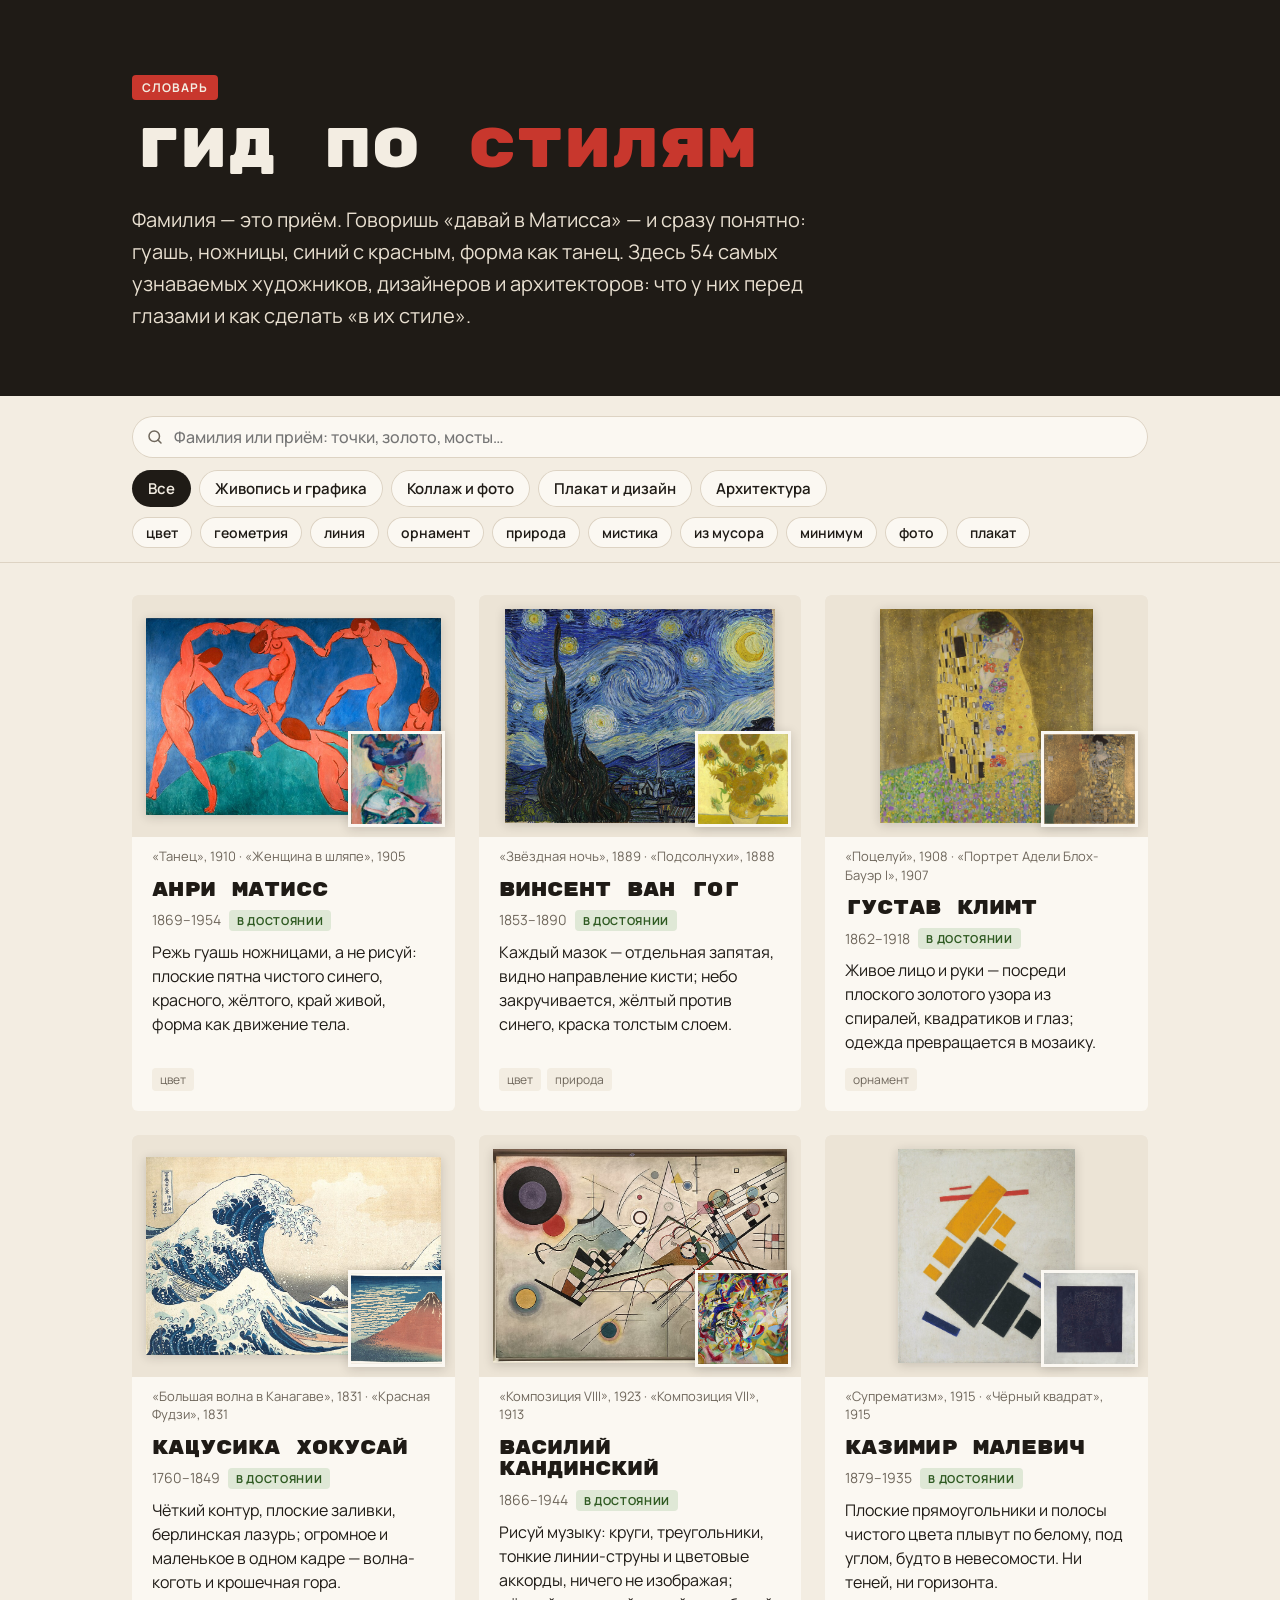
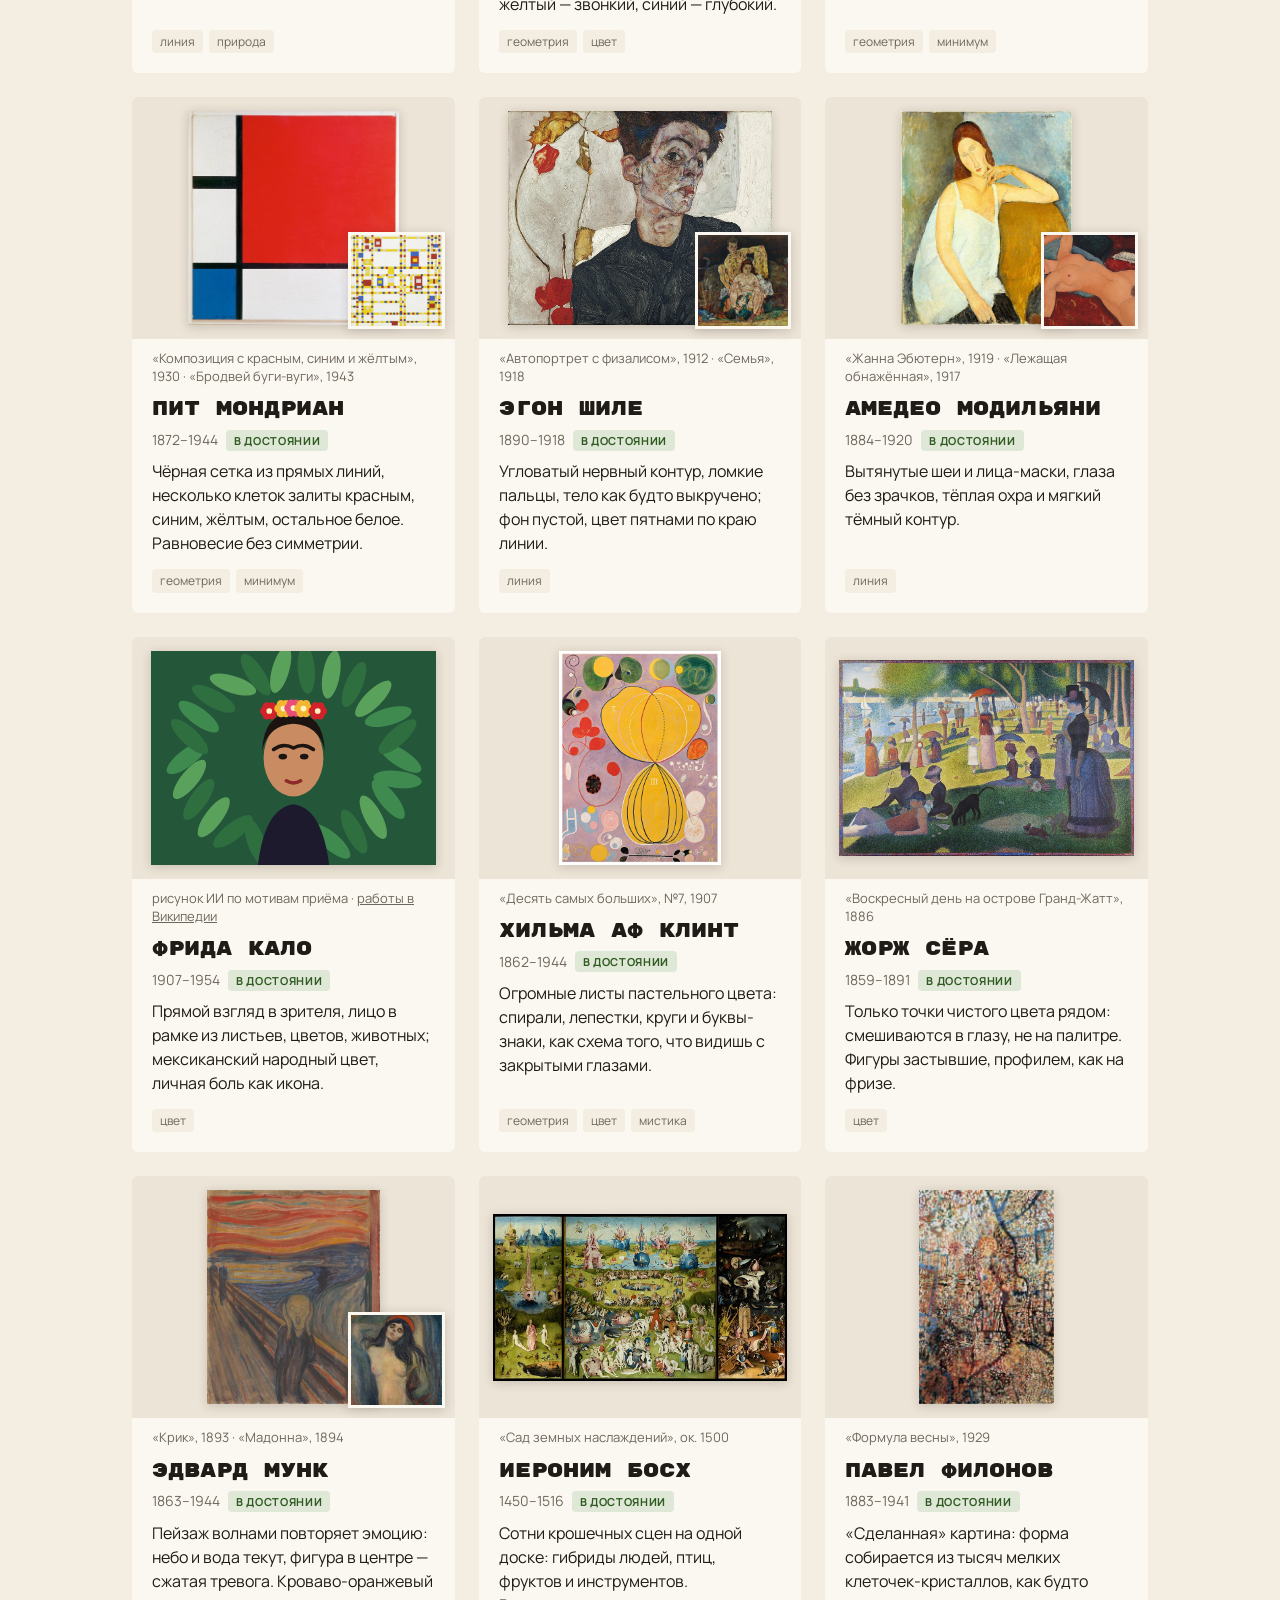
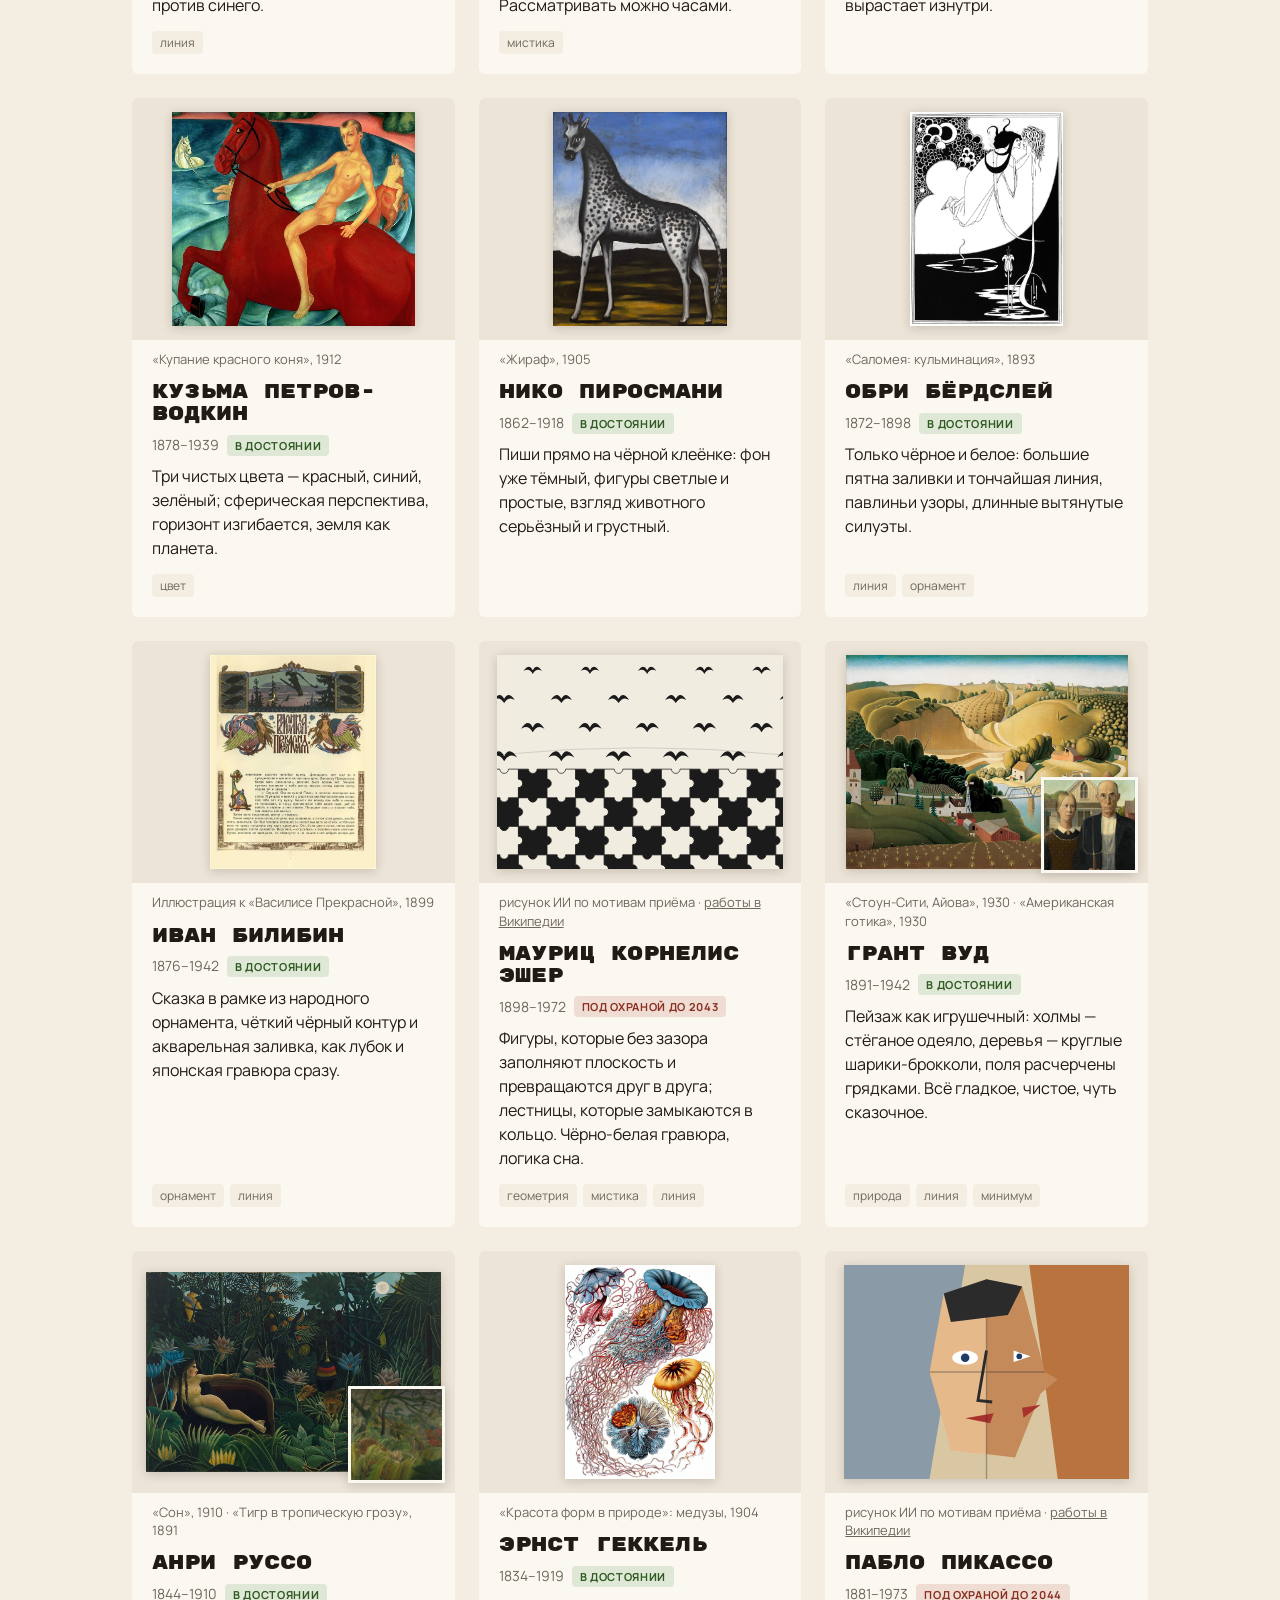
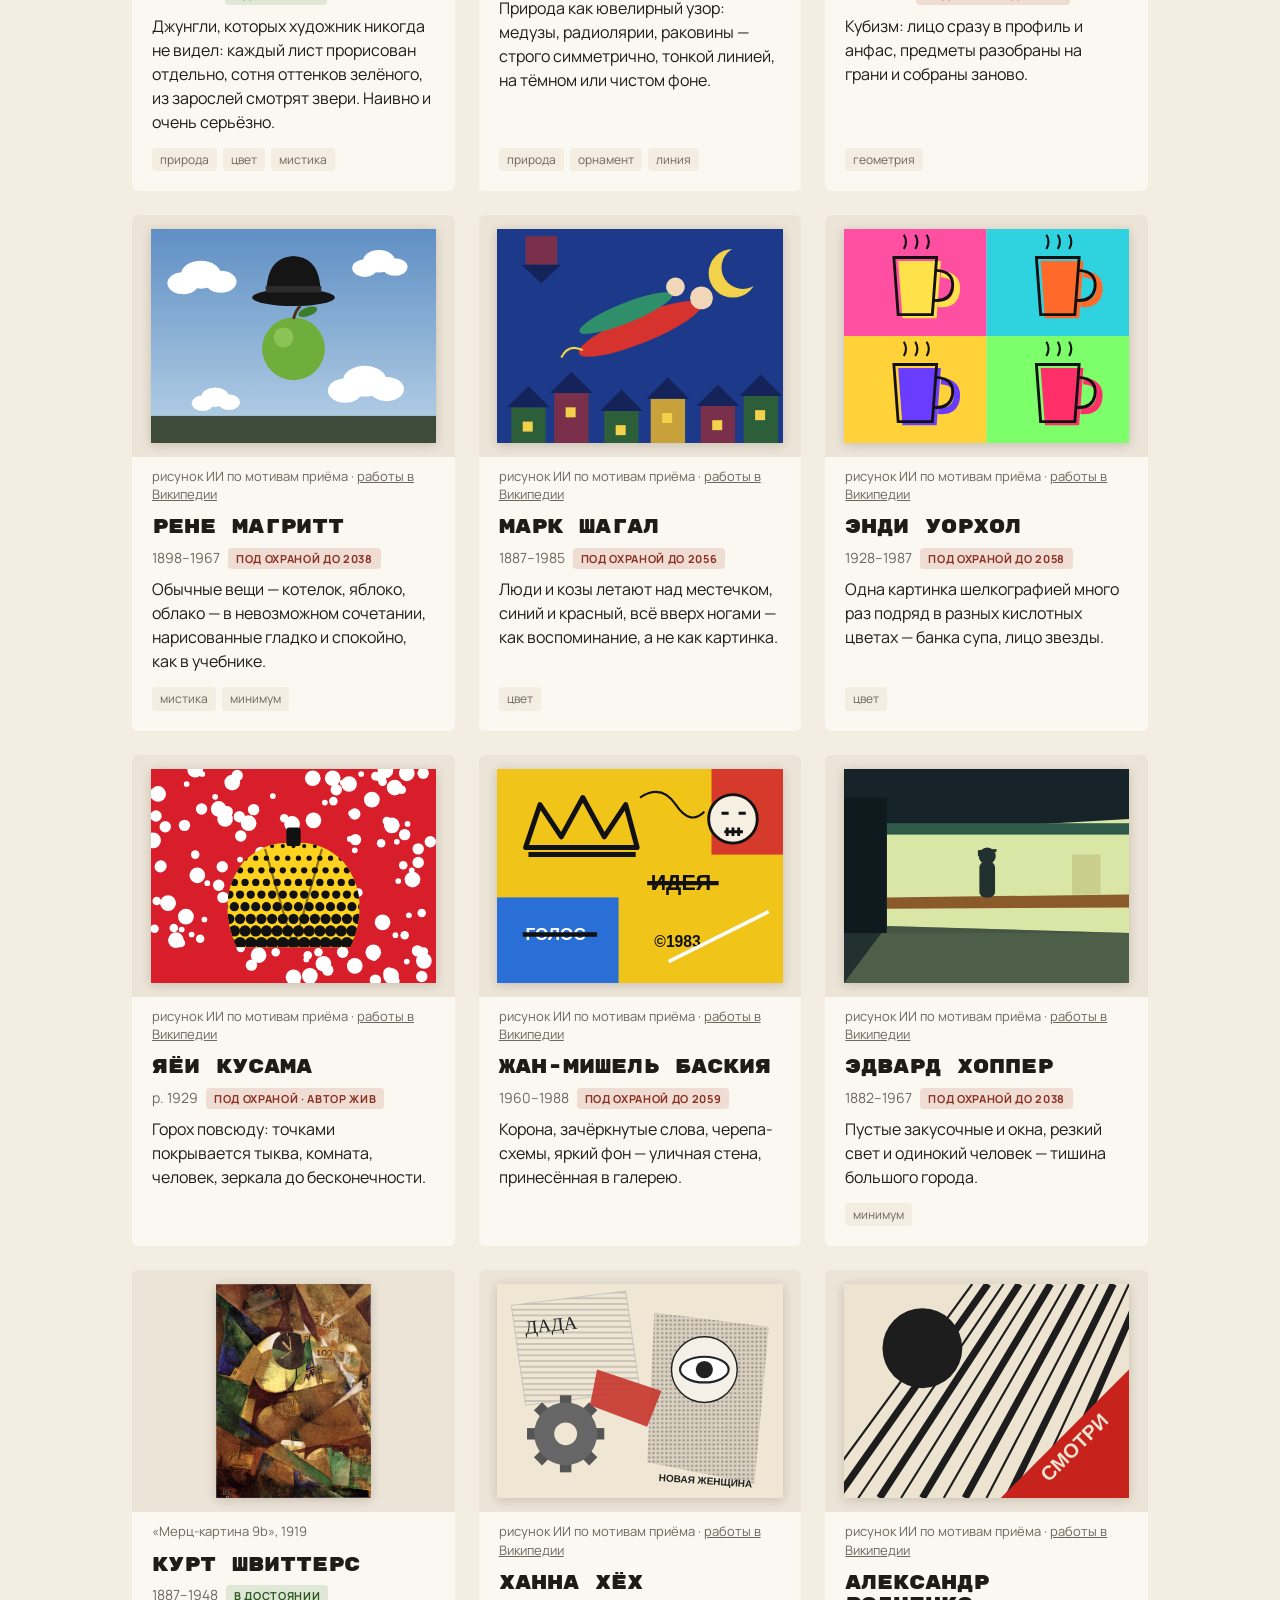
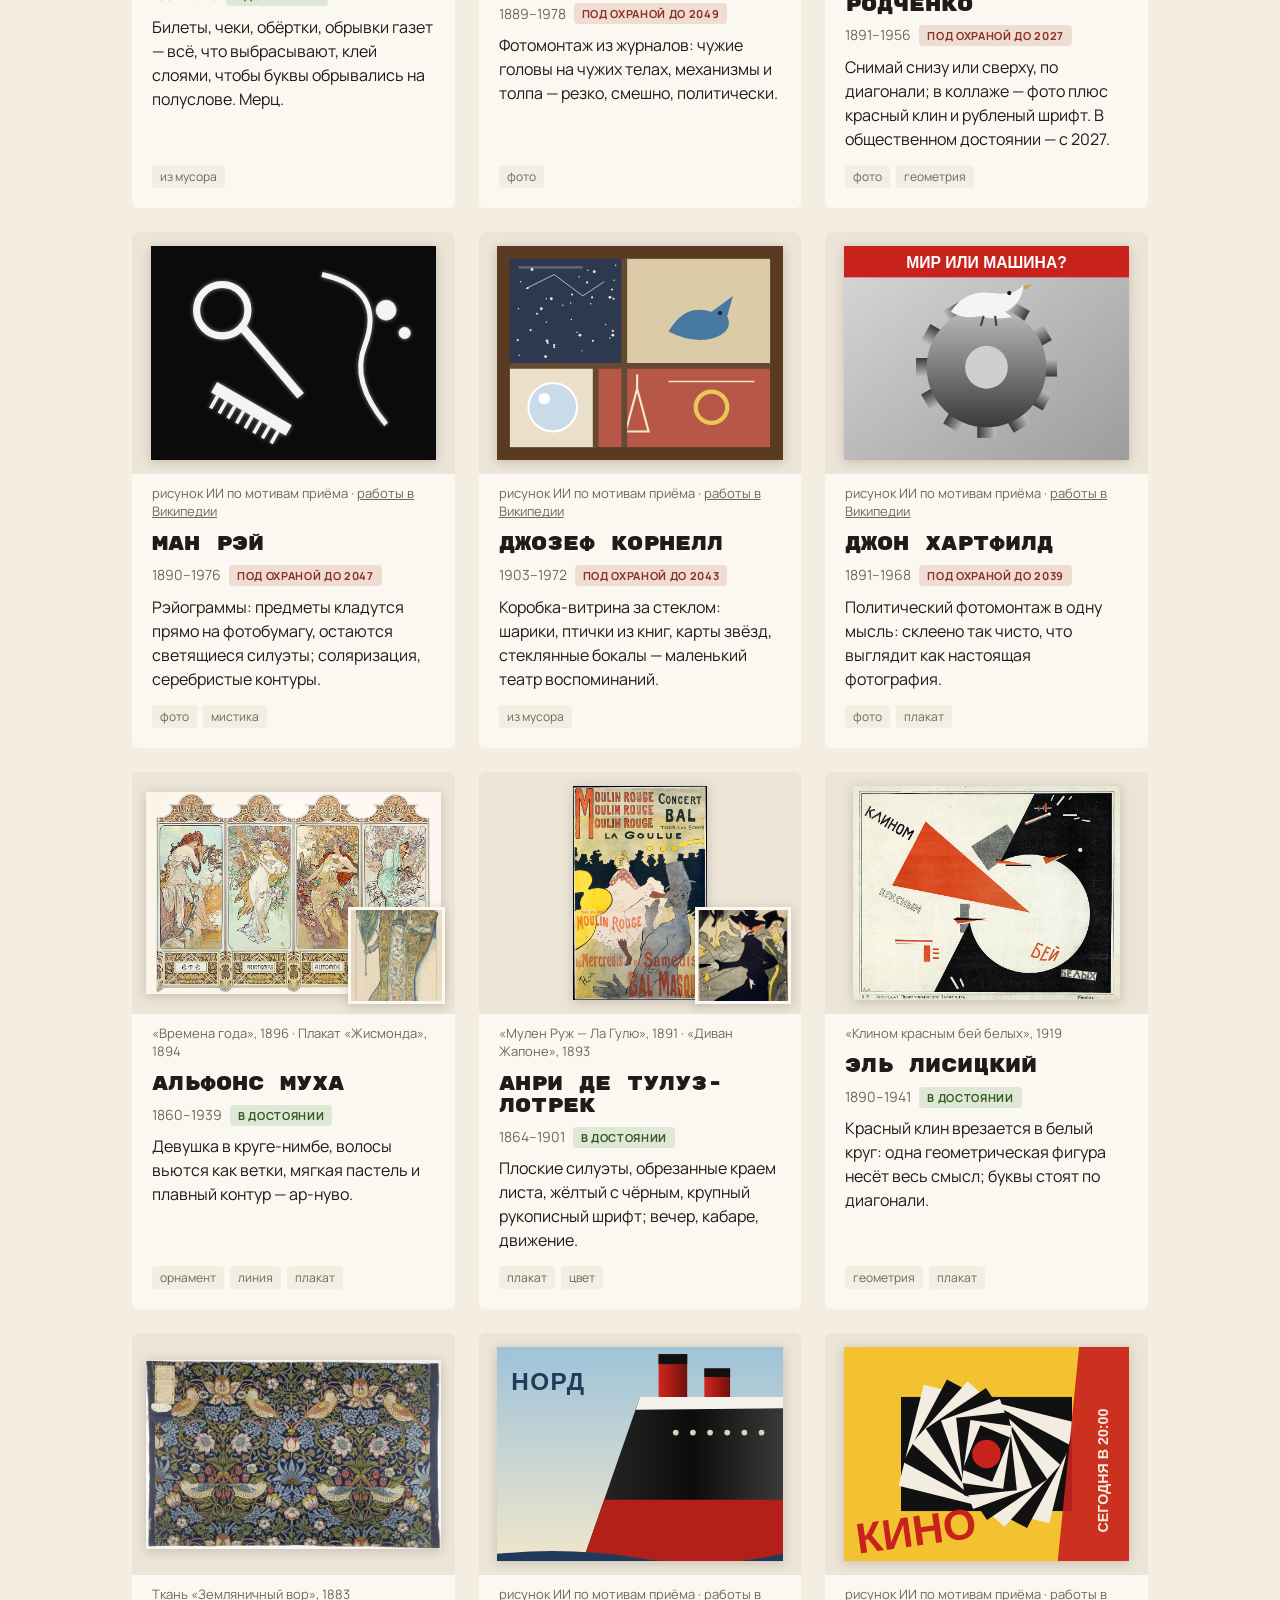
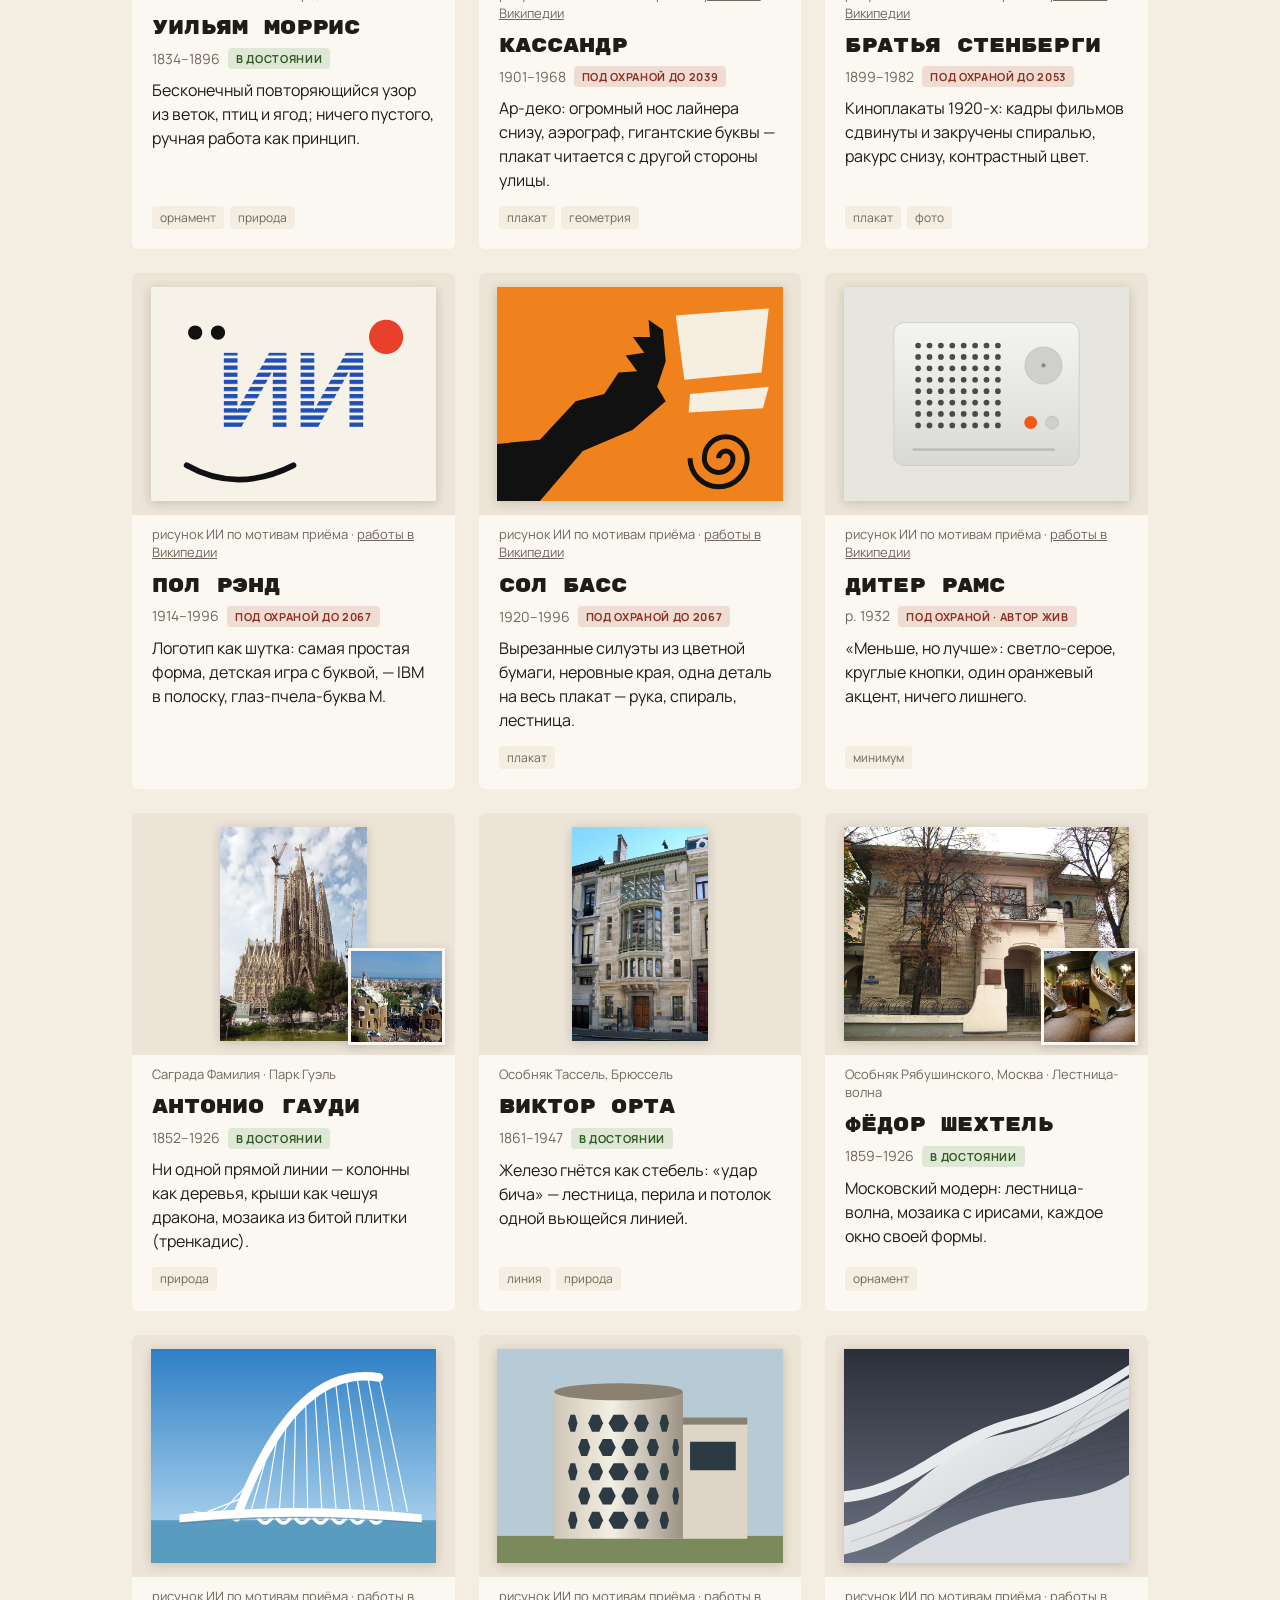
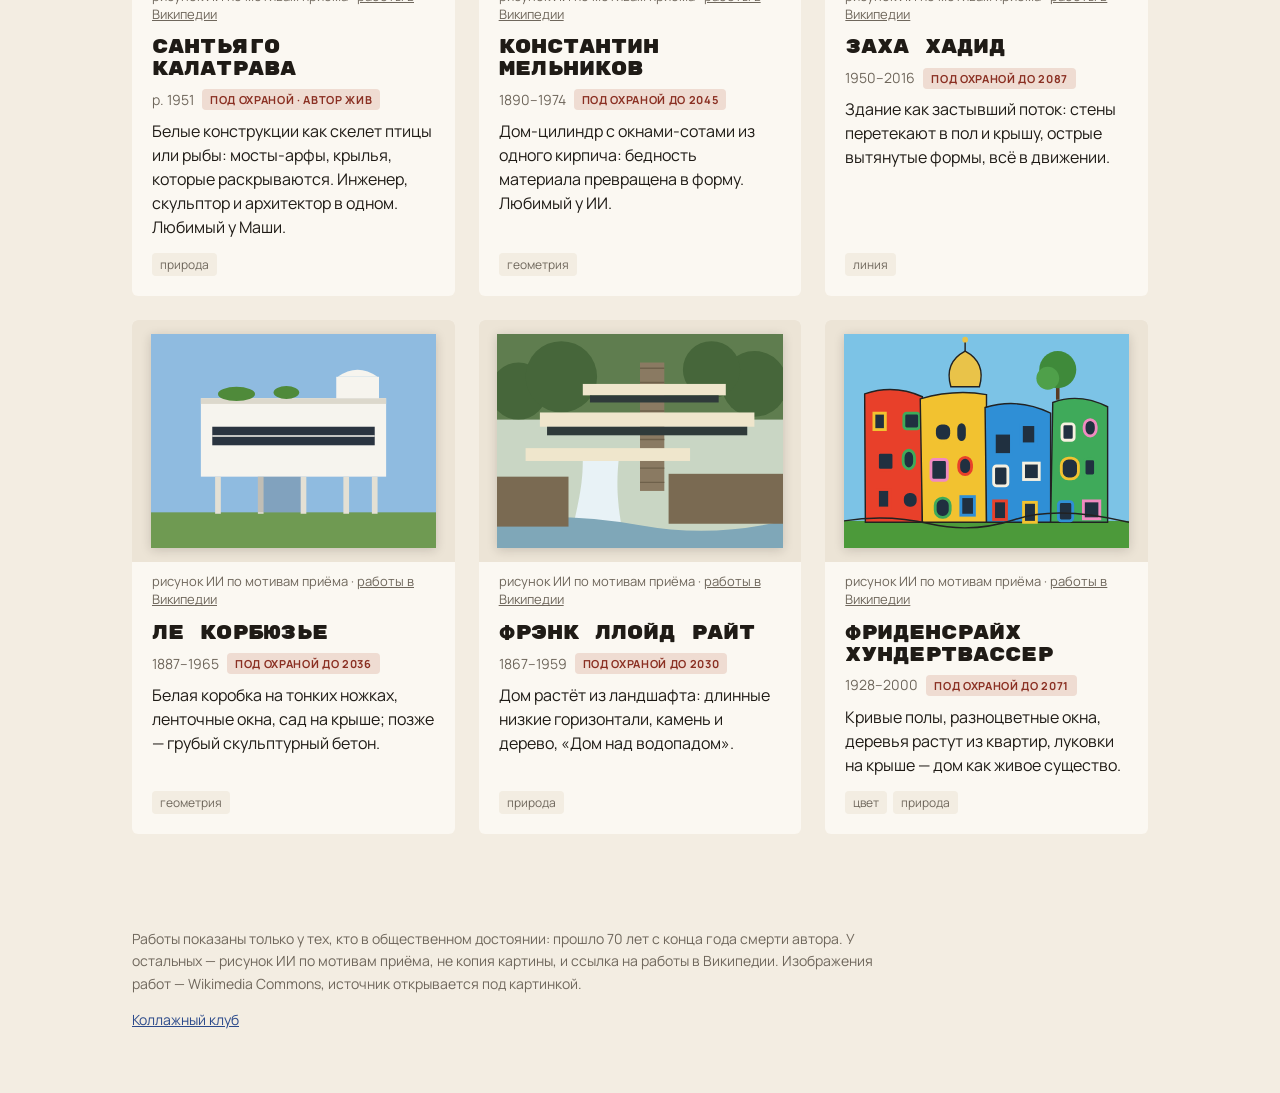
==== commit c0094141: "Гид по стилям: Грант Вуд, Анри Руссо, Эрнст Геккель Co-Authored-By: Claude Opus 5.5 <noreply@anthrop" ====
--- a/stili.html
+++ b/stili.html
@@ -84,7 +84,7 @@
 <div class="wrap">
 <span class="tag red">словарь</span>
 <h1>Гид по <span>стилям</span></h1>
-<p>Фамилия — это приём. Говоришь «давай в Матисса» — и сразу понятно: гуашь, ножницы, синий с красным, форма как танец. Здесь 51 самых узнаваемых художников, дизайнеров и архитекторов: что у них перед глазами и как сделать «в их стиле».</p>
+<p>Фамилия — это приём. Говоришь «давай в Матисса» — и сразу понятно: гуашь, ножницы, синий с красным, форма как танец. Здесь 54 самых узнаваемых художников, дизайнеров и архитекторов: что у них перед глазами и как сделать «в их стиле».</p>
 </div>
 </header>
 
@@ -119,6 +119,9 @@
 <article class="card" data-sec="paint" data-tags="линия|орнамент" data-q="обри бердслей только черное и белое: большие пятна заливки и тончайшая линия, павлиньи узоры, длинные вытянутые силуэты. ч/б линия орнамент «саломея: кульминация», 1893"><div class="ph"><img src="img/stili/beardsley-1.jpg" alt="«Саломея: кульминация», 1893" data-cap="«Саломея: кульминация», 1893" data-src="https://commons.wikimedia.org/wiki/File:Aubrey_Beardsley_-_The_Climax.jpg" loading="lazy"></div><p class="cap">«Саломея: кульминация», 1893</p><div class="body"><h3>Обри Бёрдслей</h3><p class="yrs">1872–1898 <span class="st pd">в достоянии</span></p><p class="how">Только чёрное и белое: большие пятна заливки и тончайшая линия, павлиньи узоры, длинные вытянутые силуэты.</p><p class="tags"><span>линия</span><span>орнамент</span></p></div></article>
 <article class="card" data-sec="paint" data-tags="орнамент|линия" data-q="иван билибин сказка в рамке из народного орнамента, четкий черный контур и акварельная заливка, как лубок и японская гравюра сразу. орнамент фольклор линия иллюстрация к «василисе прекрасной», 1899"><div class="ph"><img src="img/stili/bilibin-1.jpg" alt="Иллюстрация к «Василисе Прекрасной», 1899" data-cap="Иллюстрация к «Василисе Прекрасной», 1899" data-src="https://commons.wikimedia.org/wiki/File:Ivan_Bilibin_-_illustration-for-the-fairy-tale-vasilisa-the-beautiful-19001.jpg" loading="lazy"></div><p class="cap">Иллюстрация к «Василисе Прекрасной», 1899</p><div class="body"><h3>Иван Билибин</h3><p class="yrs">1876–1942 <span class="st pd">в достоянии</span></p><p class="how">Сказка в рамке из народного орнамента, чёткий чёрный контур и акварельная заливка, как лубок и японская гравюра сразу.</p><p class="tags"><span>орнамент</span><span>линия</span></p></div></article>
 <article class="card" data-sec="paint" data-tags="геометрия|мистика|линия" data-q="мауриц корнелис эшер фигуры, которые без зазора заполняют плоскость и превращаются друг в друга; лестницы, которые замыкаются в кольцо. черно-белая гравюра, логика сна. геометрия мистика линия "><div class="ph"><img src="img/stili/ai/escher.svg" alt="рисунок ИИ по мотивам приёма" data-cap="Мауриц Корнелис Эшер · рисунок ИИ по мотивам приёма" data-src="https://ru.wikipedia.org/wiki/%D0%AD%D1%88%D0%B5%D1%80%2C_%D0%9C%D0%B0%D1%83%D1%80%D0%B8%D1%86_%D0%9A%D0%BE%D1%80%D0%BD%D0%B5%D0%BB%D0%B8%D1%81" data-lbl="работы в Википедии" loading="lazy"></div><p class="cap">рисунок ИИ по мотивам приёма · <a href="https://ru.wikipedia.org/wiki/%D0%AD%D1%88%D0%B5%D1%80%2C_%D0%9C%D0%B0%D1%83%D1%80%D0%B8%D1%86_%D0%9A%D0%BE%D1%80%D0%BD%D0%B5%D0%BB%D0%B8%D1%81" target="_blank" rel="noopener">работы в Википедии</a></p><div class="body"><h3>Мауриц Корнелис Эшер</h3><p class="yrs">1898–1972 <span class="st cr">под охраной до 2043</span></p><p class="how">Фигуры, которые без зазора заполняют плоскость и превращаются друг в друга; лестницы, которые замыкаются в кольцо. Чёрно-белая гравюра, логика сна.</p><p class="tags"><span>геометрия</span><span>мистика</span><span>линия</span></p></div></article>
+<article class="card" data-sec="paint" data-tags="природа|линия|минимум" data-q="грант вуд пейзаж как игрушечный: холмы — стеганое одеяло, деревья — круглые шарики-брокколи, поля расчерчены грядками. все гладкое, чистое, чуть сказочное. природа линия минимум «стоун-сити, айова», 1930 «американская готика», 1930"><div class="ph"><img src="img/stili/wood-1.jpg" alt="«Стоун-Сити, Айова», 1930" data-cap="«Стоун-Сити, Айова», 1930" data-src="https://commons.wikimedia.org/wiki/File:Stone_City%2C_Iowa_by_Grant_Wood.jpg" loading="lazy"><img src="img/stili/wood-2.jpg" alt="«Американская готика», 1930" data-cap="«Американская готика», 1930" data-src="https://commons.wikimedia.org/wiki/File:Grant_Wood_-_American_Gothic_-_Google_Art_Project.jpg" loading="lazy" class="mini"></div><p class="cap">«Стоун-Сити, Айова», 1930 · «Американская готика», 1930</p><div class="body"><h3>Грант Вуд</h3><p class="yrs">1891–1942 <span class="st pd">в достоянии</span></p><p class="how">Пейзаж как игрушечный: холмы — стёганое одеяло, деревья — круглые шарики-брокколи, поля расчерчены грядками. Всё гладкое, чистое, чуть сказочное.</p><p class="tags"><span>природа</span><span>линия</span><span>минимум</span></p></div></article>
+<article class="card" data-sec="paint" data-tags="природа|цвет|мистика" data-q="анри руссо джунгли, которых художник никогда не видел: каждый лист прорисован отдельно, сотня оттенков зеленого, из зарослей смотрят звери. наивно и очень серьезно. природа цвет мистика «сон», 1910 «тигр в тропическую грозу», 1891"><div class="ph"><img src="img/stili/rousseau-1.jpg" alt="«Сон», 1910" data-cap="«Сон», 1910" data-src="https://commons.wikimedia.org/wiki/File:Henri_Rousseau_-_Le_R%C3%AAve_-_Google_Art_Project.jpg" loading="lazy"><img src="img/stili/rousseau-2.jpg" alt="«Тигр в тропическую грозу», 1891" data-cap="«Тигр в тропическую грозу», 1891" data-src="https://commons.wikimedia.org/wiki/File:Henri_Rousseau_-_Surprise%21.jpg" loading="lazy" class="mini"></div><p class="cap">«Сон», 1910 · «Тигр в тропическую грозу», 1891</p><div class="body"><h3>Анри Руссо</h3><p class="yrs">1844–1910 <span class="st pd">в достоянии</span></p><p class="how">Джунгли, которых художник никогда не видел: каждый лист прорисован отдельно, сотня оттенков зелёного, из зарослей смотрят звери. Наивно и очень серьёзно.</p><p class="tags"><span>природа</span><span>цвет</span><span>мистика</span></p></div></article>
+<article class="card" data-sec="paint" data-tags="природа|орнамент|линия" data-q="эрнст геккель природа как ювелирный узор: медузы, радиолярии, раковины — строго симметрично, тонкой линией, на темном или чистом фоне. природа орнамент линия «красота форм в природе»: медузы, 1904 радиолярии, 1904"><div class="ph"><img src="img/stili/haeckel-1.jpg" alt="«Красота форм в природе»: медузы, 1904" data-cap="«Красота форм в природе»: медузы, 1904" data-src="https://commons.wikimedia.org/wiki/File:Haeckel_Discomedusae_8.jpg" loading="lazy"></div><p class="cap">«Красота форм в природе»: медузы, 1904</p><div class="body"><h3>Эрнст Геккель</h3><p class="yrs">1834–1919 <span class="st pd">в достоянии</span></p><p class="how">Природа как ювелирный узор: медузы, радиолярии, раковины — строго симметрично, тонкой линией, на тёмном или чистом фоне.</p><p class="tags"><span>природа</span><span>орнамент</span><span>линия</span></p></div></article>
 <article class="card" data-sec="paint" data-tags="геометрия" data-q="пабло пикассо кубизм: лицо сразу в профиль и анфас, предметы разобраны на грани и собраны заново. геометрия портрет "><div class="ph"><img src="img/stili/ai/picasso.svg" alt="рисунок ИИ по мотивам приёма" data-cap="Пабло Пикассо · рисунок ИИ по мотивам приёма" data-src="https://ru.wikipedia.org/wiki/%D0%9F%D0%B8%D0%BA%D0%B0%D1%81%D1%81%D0%BE%2C_%D0%9F%D0%B0%D0%B1%D0%BB%D0%BE" data-lbl="работы в Википедии" loading="lazy"></div><p class="cap">рисунок ИИ по мотивам приёма · <a href="https://ru.wikipedia.org/wiki/%D0%9F%D0%B8%D0%BA%D0%B0%D1%81%D1%81%D0%BE%2C_%D0%9F%D0%B0%D0%B1%D0%BB%D0%BE" target="_blank" rel="noopener">работы в Википедии</a></p><div class="body"><h3>Пабло Пикассо</h3><p class="yrs">1881–1973 <span class="st cr">под охраной до 2044</span></p><p class="how">Кубизм: лицо сразу в профиль и анфас, предметы разобраны на грани и собраны заново.</p><p class="tags"><span>геометрия</span></p></div></article>
 <article class="card" data-sec="paint" data-tags="мистика|минимум" data-q="рене магритт обычные вещи — котелок, яблоко, облако — в невозможном сочетании, нарисованные гладко и спокойно, как в учебнике. мистика минимум "><div class="ph"><img src="img/stili/ai/magritte.svg" alt="рисунок ИИ по мотивам приёма" data-cap="Рене Магритт · рисунок ИИ по мотивам приёма" data-src="https://ru.wikipedia.org/wiki/%D0%9C%D0%B0%D0%B3%D1%80%D0%B8%D1%82%D1%82%2C_%D0%A0%D0%B5%D0%BD%D0%B5" data-lbl="работы в Википедии" loading="lazy"></div><p class="cap">рисунок ИИ по мотивам приёма · <a href="https://ru.wikipedia.org/wiki/%D0%9C%D0%B0%D0%B3%D1%80%D0%B8%D1%82%D1%82%2C_%D0%A0%D0%B5%D0%BD%D0%B5" target="_blank" rel="noopener">работы в Википедии</a></p><div class="body"><h3>Рене Магритт</h3><p class="yrs">1898–1967 <span class="st cr">под охраной до 2038</span></p><p class="how">Обычные вещи — котелок, яблоко, облако — в невозможном сочетании, нарисованные гладко и спокойно, как в учебнике.</p><p class="tags"><span>мистика</span><span>минимум</span></p></div></article>
 <article class="card" data-sec="paint" data-tags="цвет" data-q="марк шагал люди и козы летают над местечком, синий и красный, все вверх ногами — как воспоминание, а не как картинка. цвет фольклор "><div class="ph"><img src="img/stili/ai/chagall.svg" alt="рисунок ИИ по мотивам приёма" data-cap="Марк Шагал · рисунок ИИ по мотивам приёма" data-src="https://ru.wikipedia.org/wiki/%D0%A8%D0%B0%D0%B3%D0%B0%D0%BB%2C_%D0%9C%D0%B0%D1%80%D0%BA" data-lbl="работы в Википедии" loading="lazy"></div><p class="cap">рисунок ИИ по мотивам приёма · <a href="https://ru.wikipedia.org/wiki/%D0%A8%D0%B0%D0%B3%D0%B0%D0%BB%2C_%D0%9C%D0%B0%D1%80%D0%BA" target="_blank" rel="noopener">работы в Википедии</a></p><div class="body"><h3>Марк Шагал</h3><p class="yrs">1887–1985 <span class="st cr">под охраной до 2056</span></p><p class="how">Люди и козы летают над местечком, синий и красный, всё вверх ногами — как воспоминание, а не как картинка.</p><p class="tags"><span>цвет</span></p></div></article>
